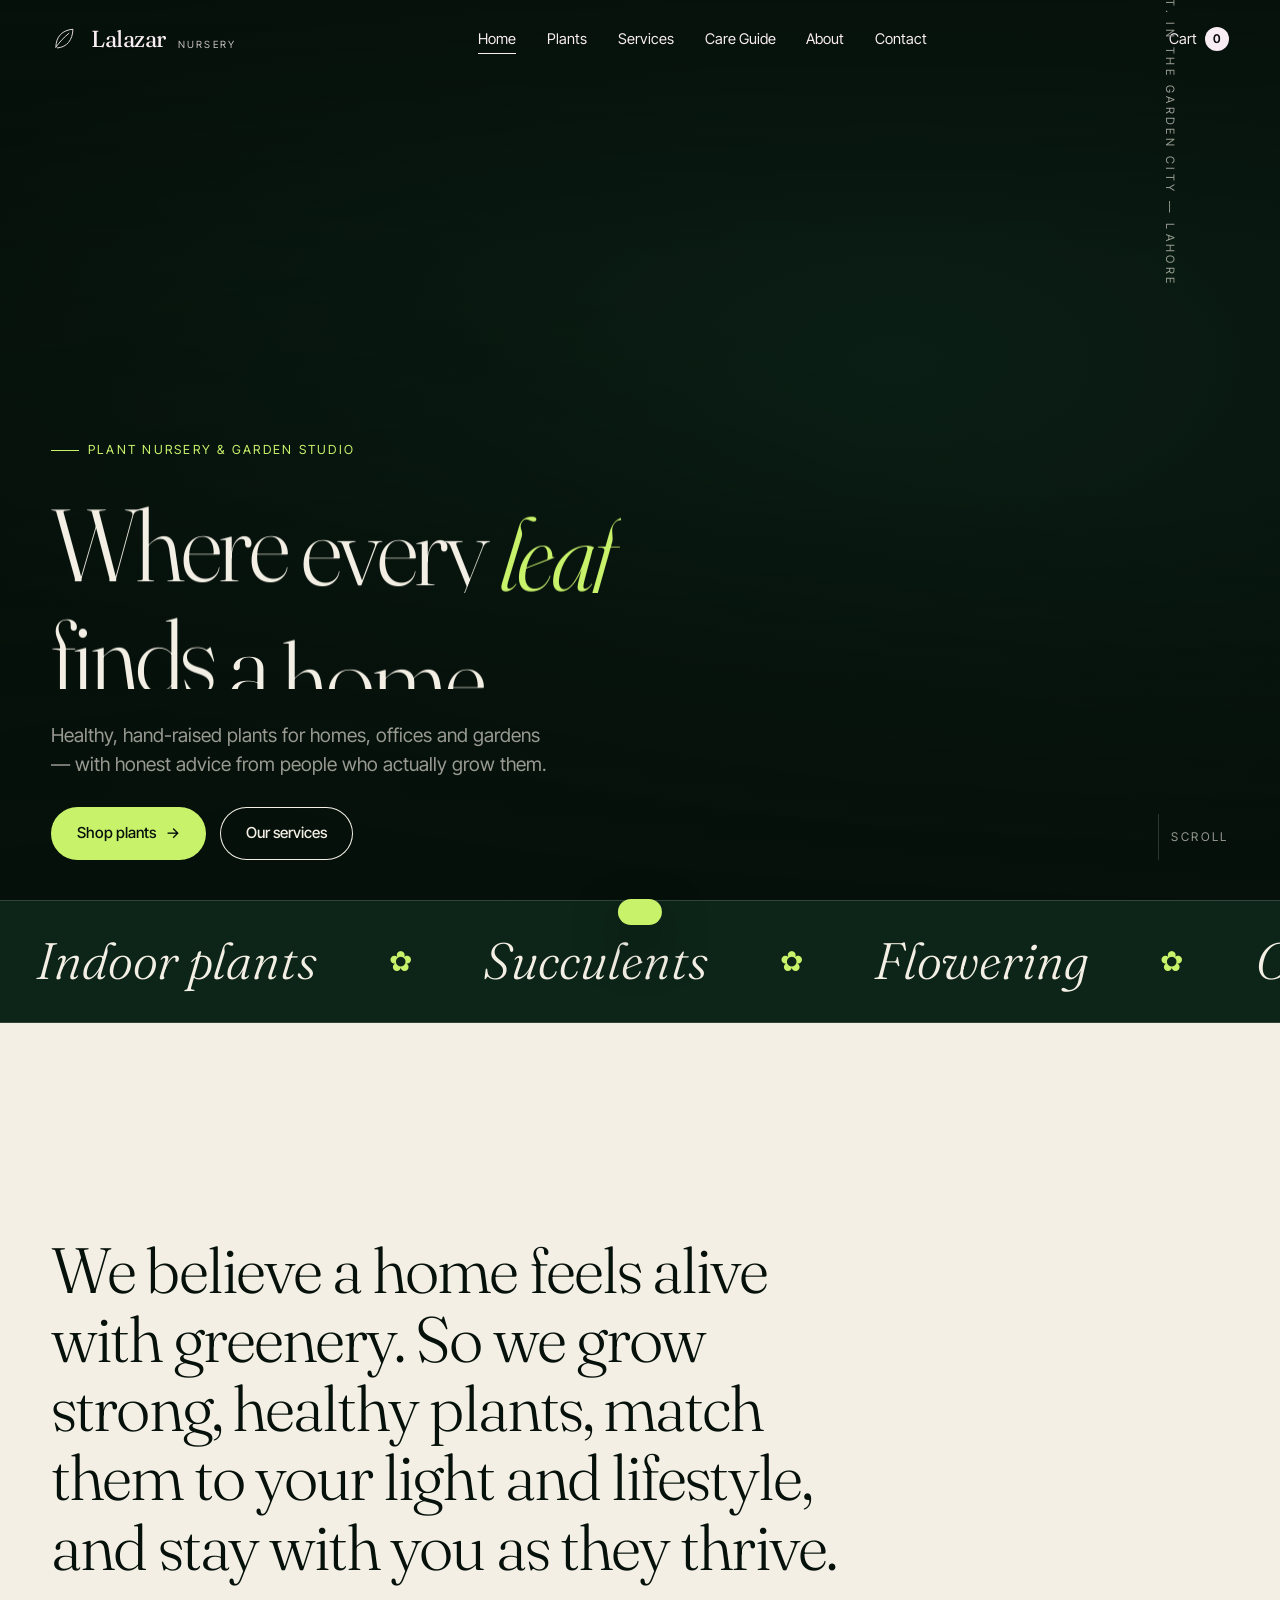
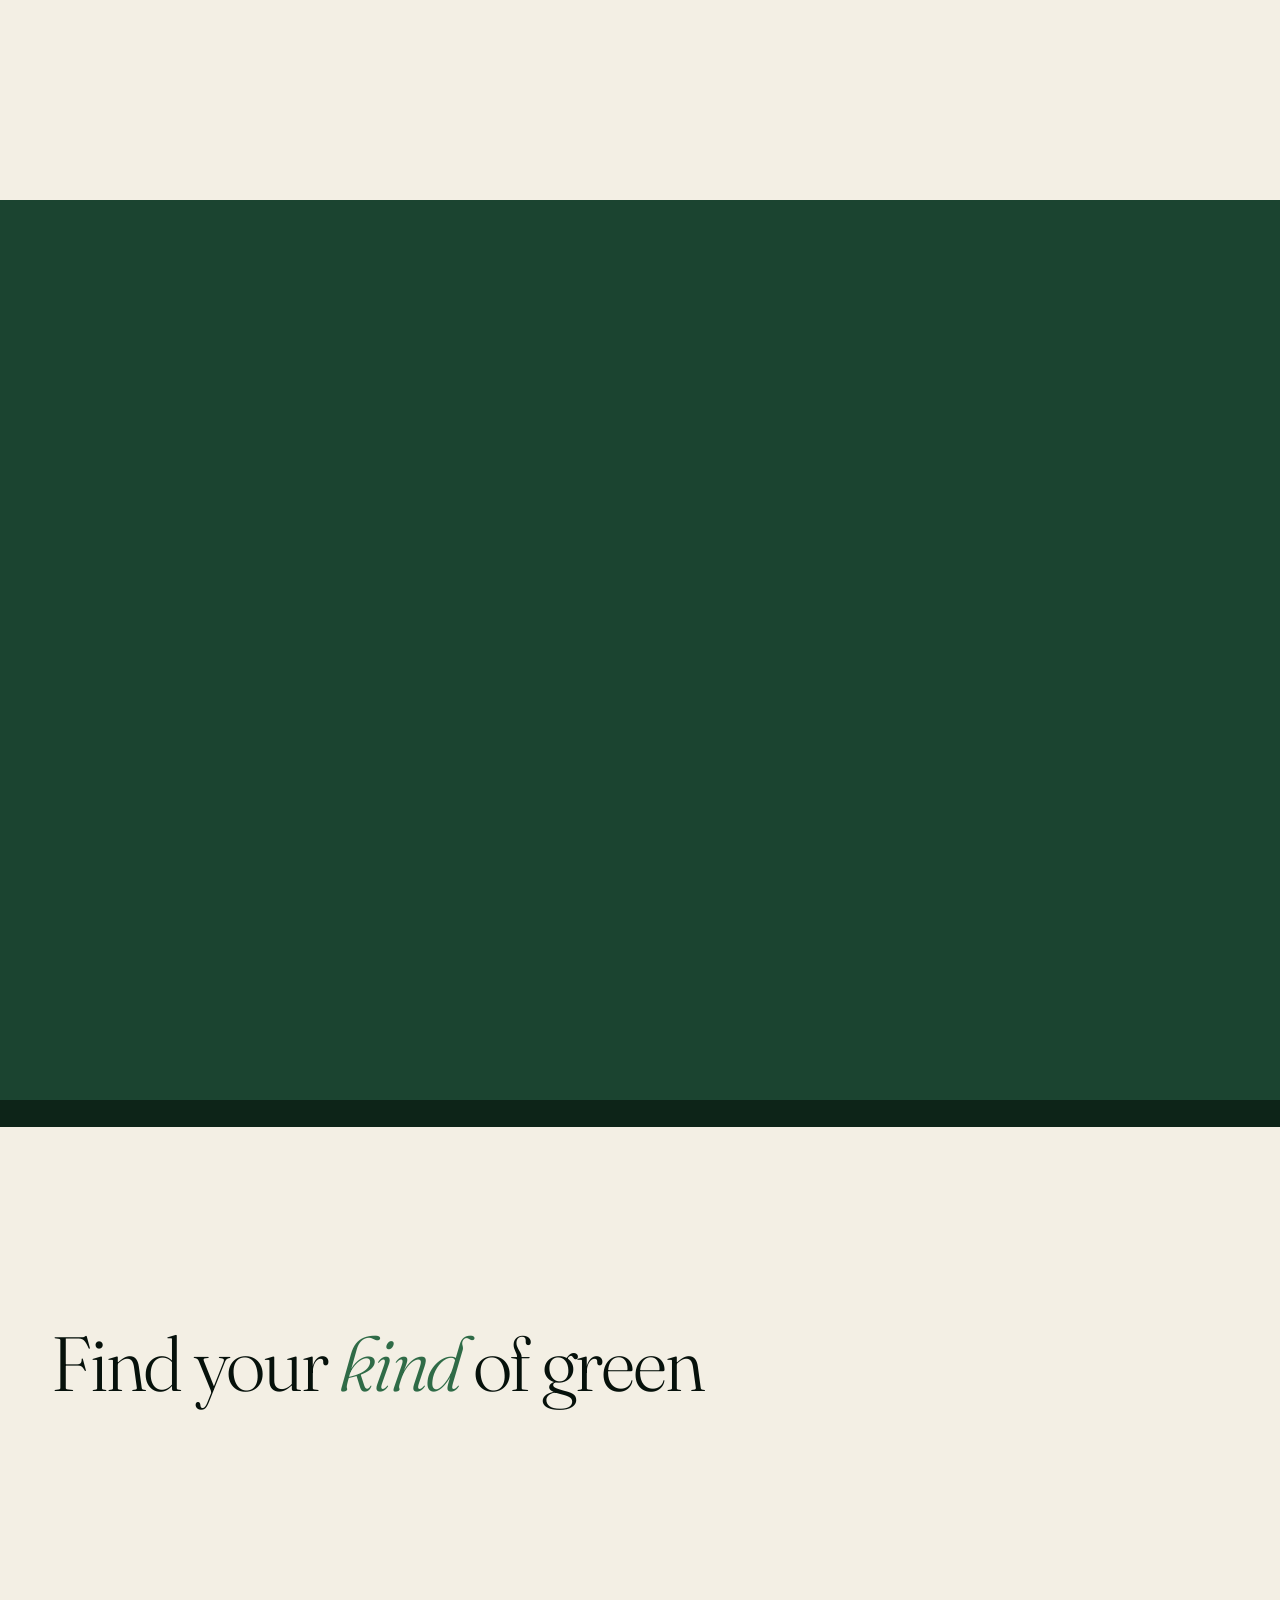
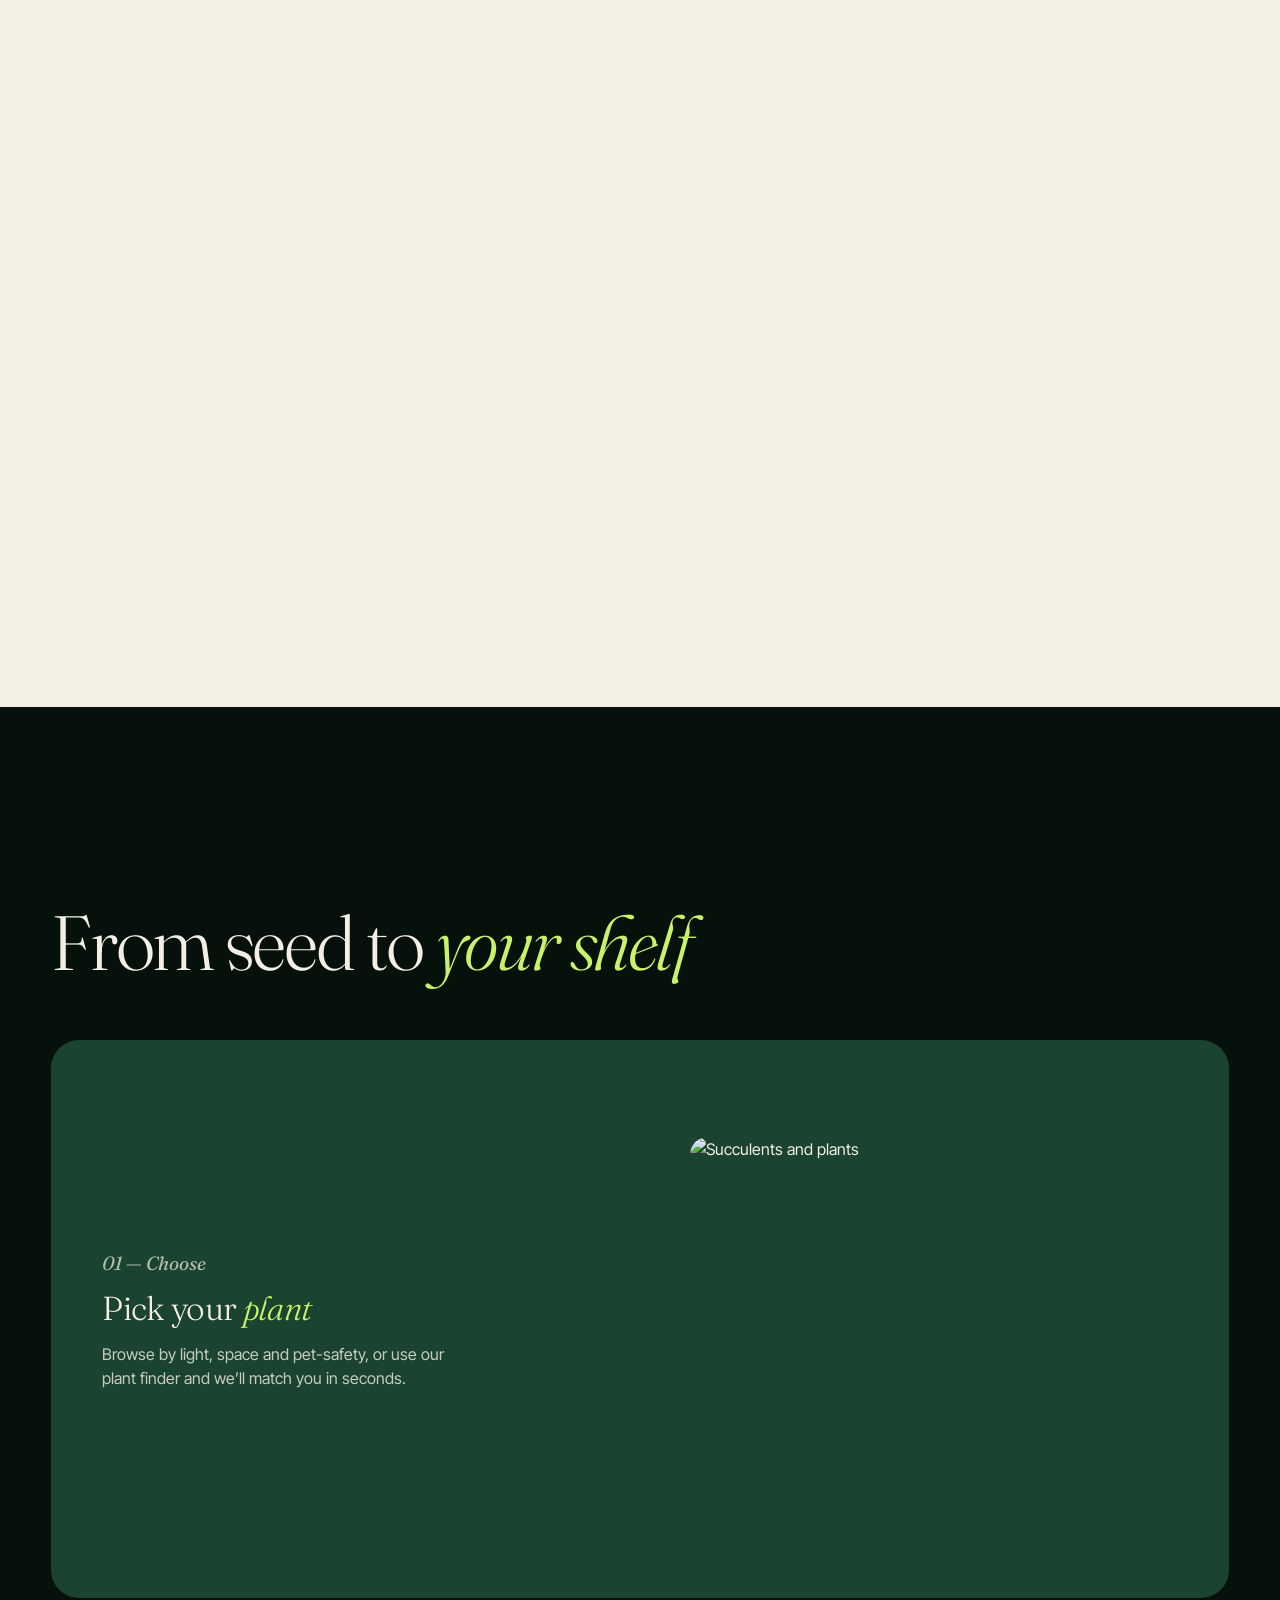
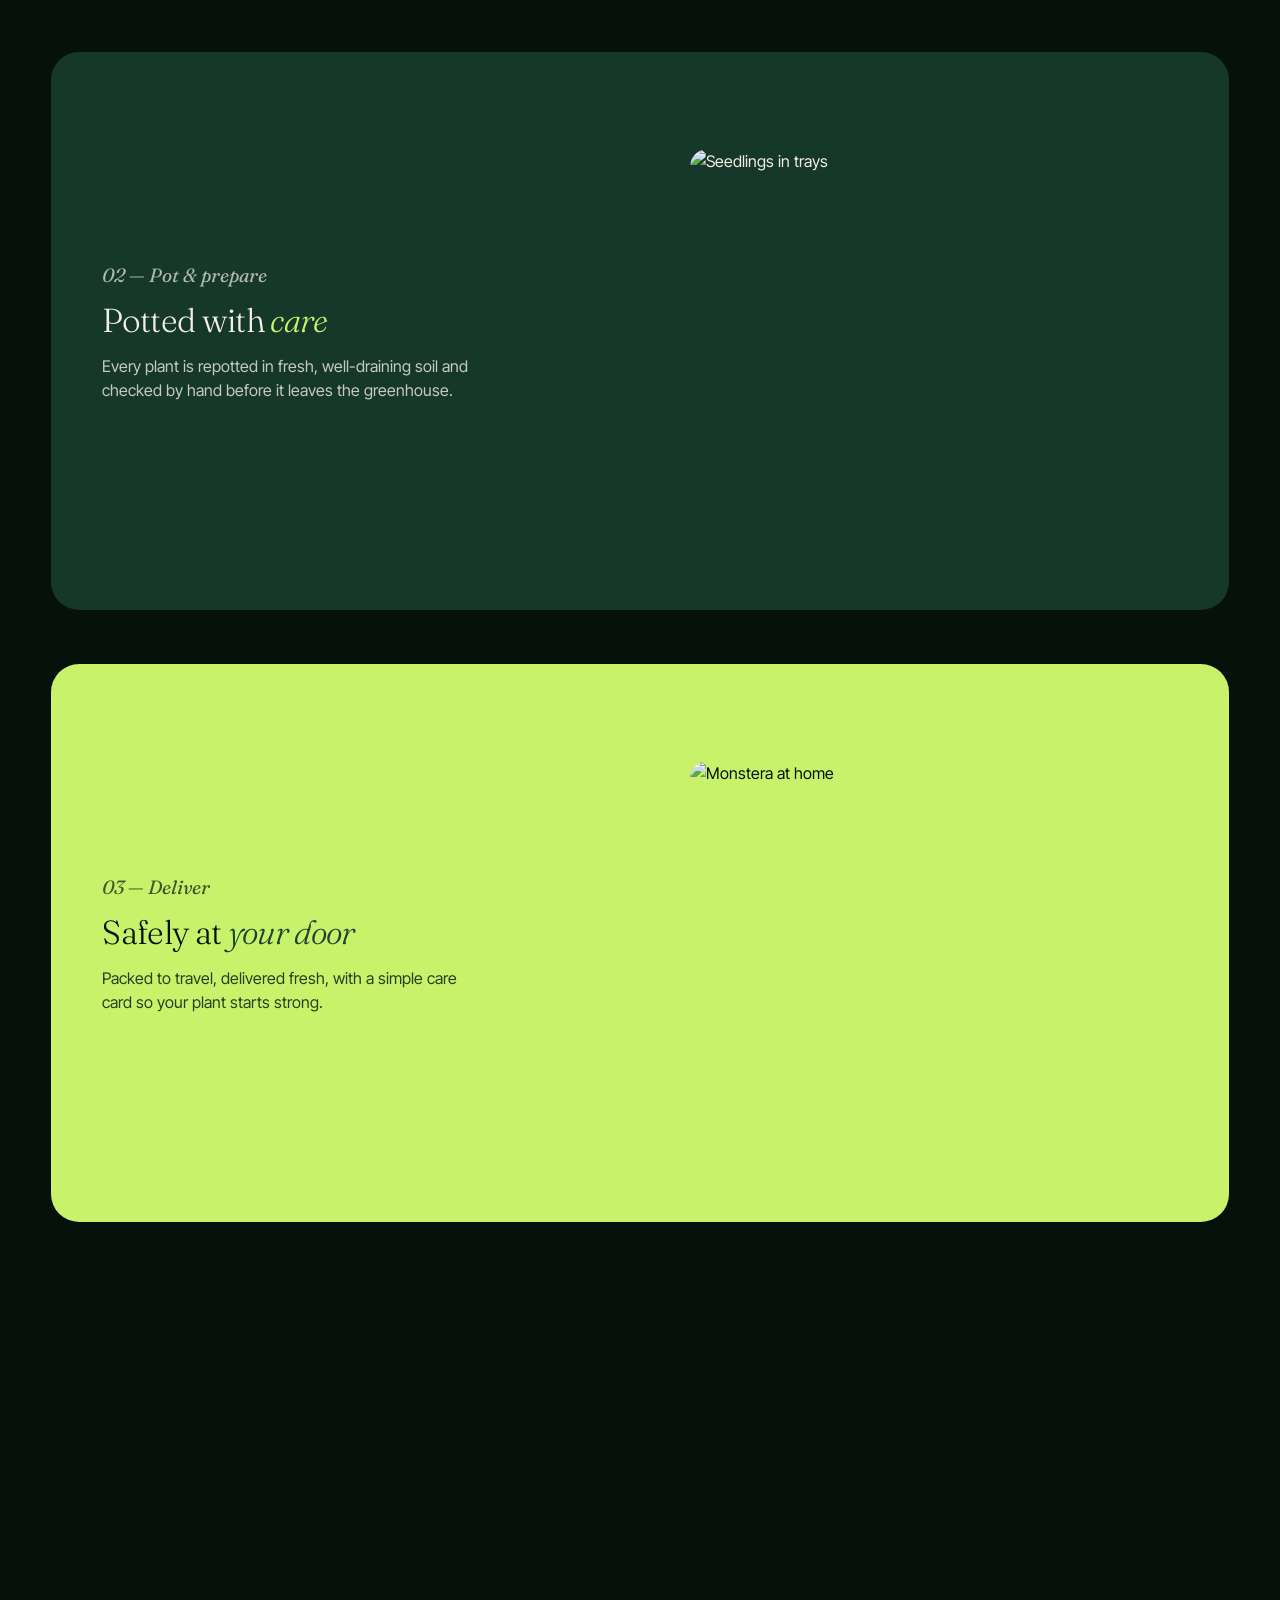
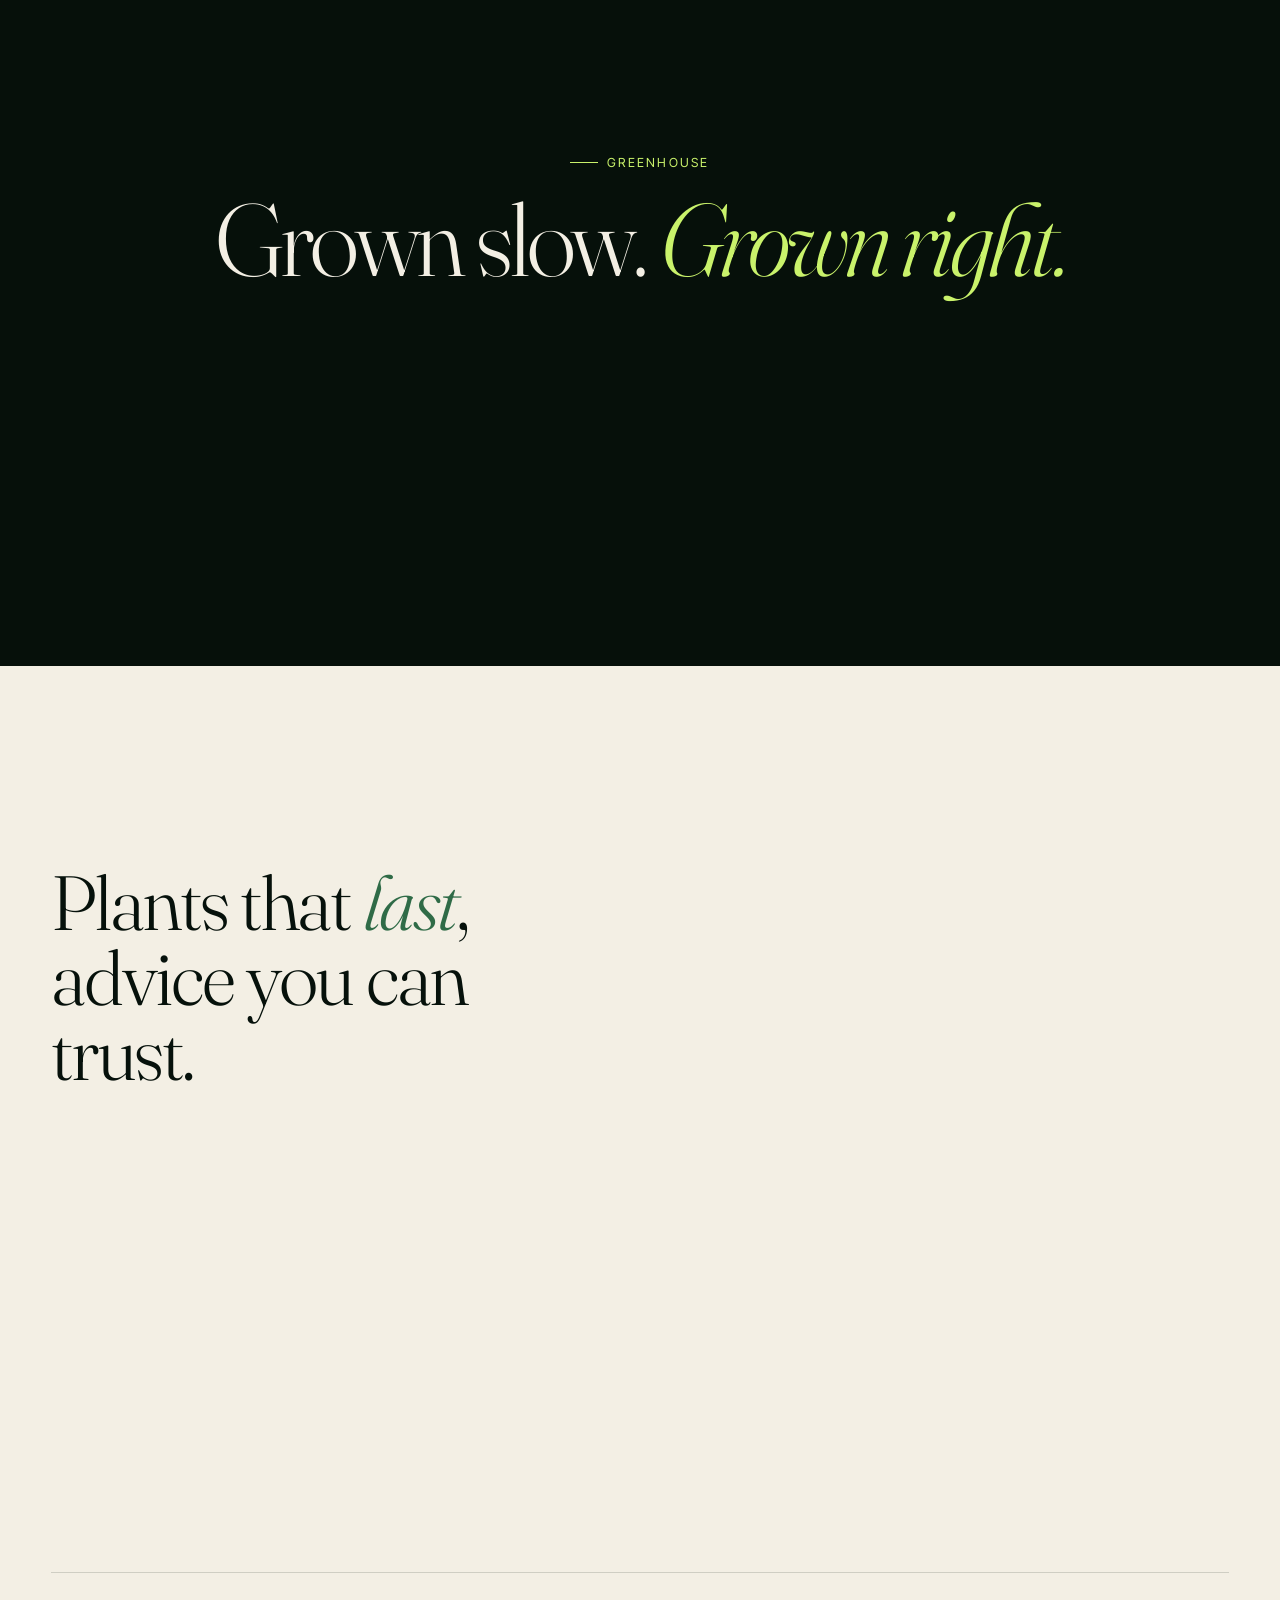
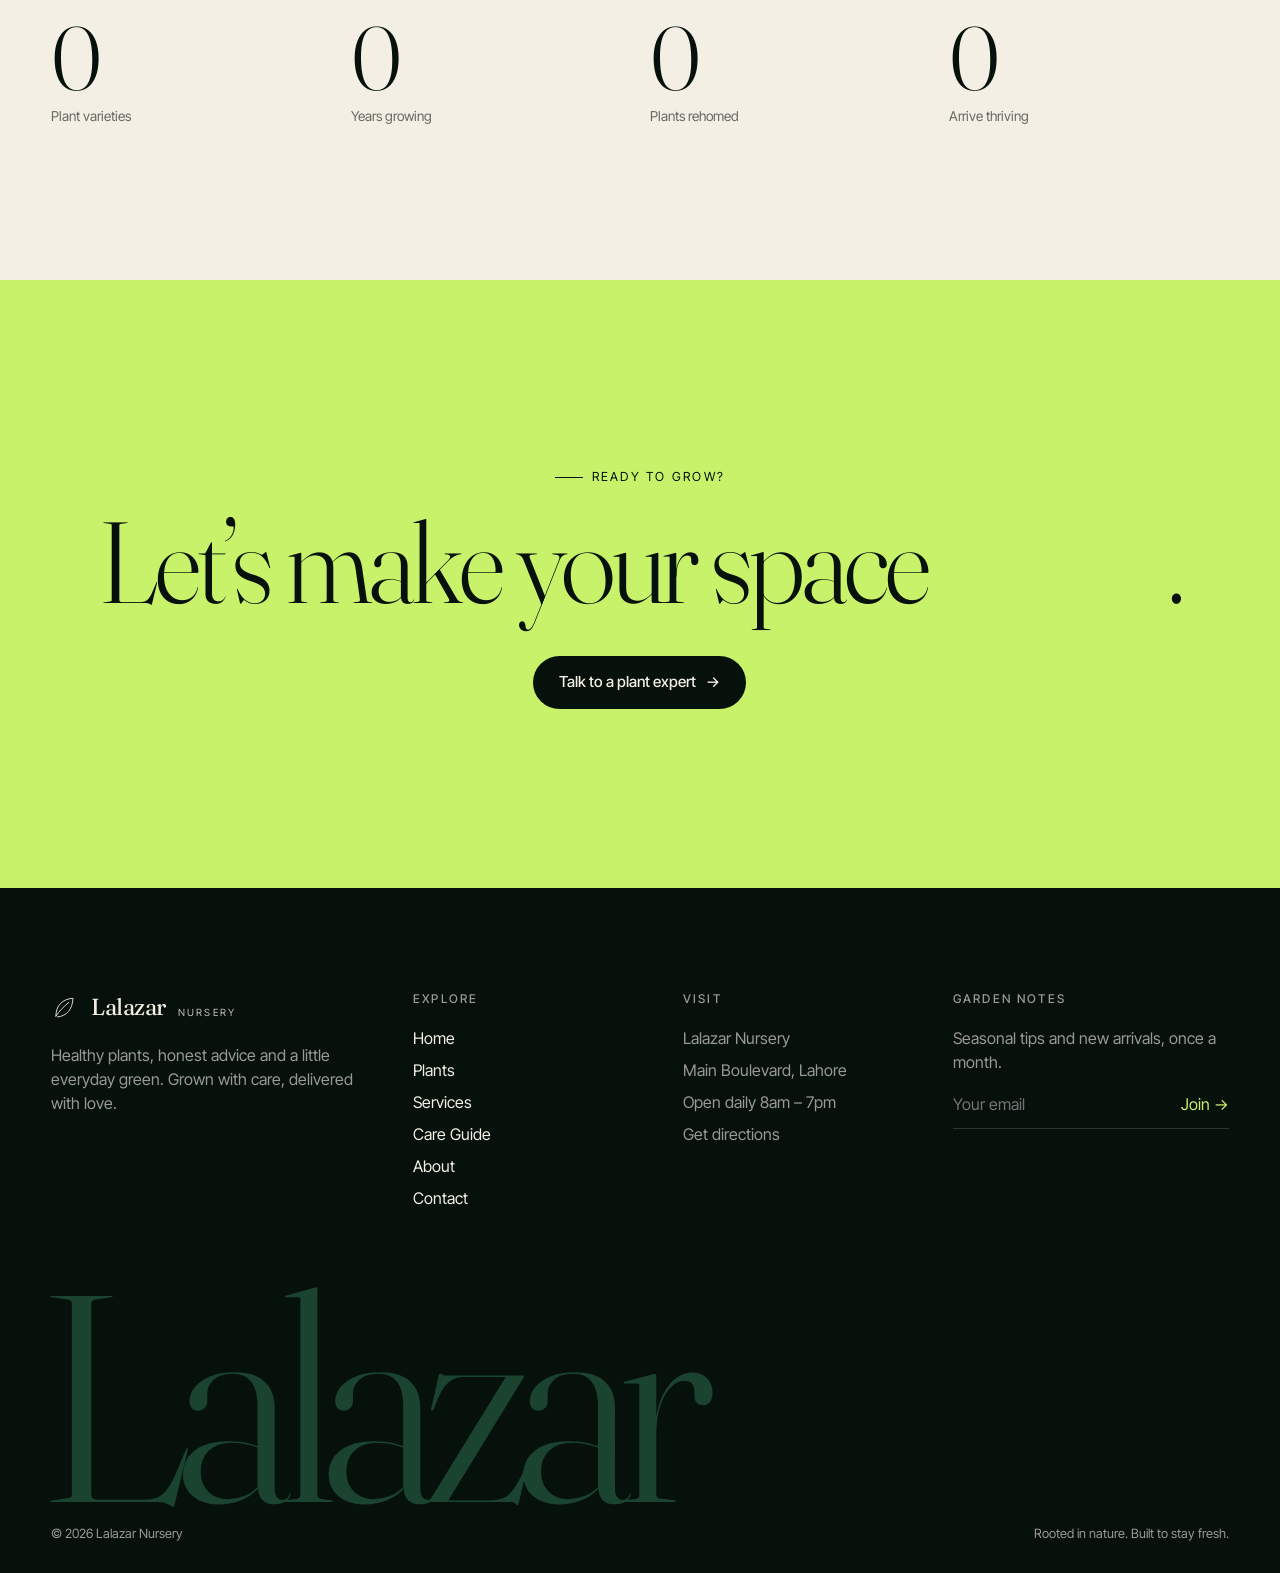
==== index.html @ 15ce7860 "Fix cart drawer, mobile overflow, touch animations and add pinned mobile collection - Cart drawer ne" ====
<!doctype html>
<html lang="en">
<head>
<meta charset="utf-8">
<meta name="viewport" content="width=device-width,initial-scale=1">
<title>Lalazar Nursery — Where every leaf finds a home</title>
<meta name="description" content="Lalazar Nursery: indoor plants, succulents, outdoor greenery and garden supplies, grown with care and delivered to your door.">
<meta name="theme-color" content="#06110b">
<link rel="icon" href="data:image/svg+xml,%3Csvg xmlns='http://www.w3.org/2000/svg' viewBox='0 0 64 64'%3E%3Crect width='64' height='64' rx='14' fill='%2306110b'/%3E%3Cpath d='M14 50C14 27 28 13 52 11c-1 23-12 39-34 41M14 50c9-12 18-22 28-31' fill='none' stroke='%23c9f26b' stroke-width='3.5' stroke-linecap='round'/%3E%3C/svg%3E">
<link rel="preconnect" href="https://fonts.googleapis.com"><link rel="preconnect" href="https://fonts.gstatic.com" crossorigin>
<link rel="preconnect" href="https://images.unsplash.com" crossorigin>
<link href="https://fonts.googleapis.com/css2?family=Fraunces:ital,opsz,wght@0,9..144,300;0,9..144,400;1,9..144,300&family=Inter+Tight:wght@300;400;500;600&display=swap" rel="stylesheet">
<link rel="stylesheet" href="css/style.css?v=10">
</head>
<body>

<main>
  <!-- HERO -->
  <section class="hero" id="top">
    <div class="hero-bg" aria-hidden="true">
      <img data-img="jungle" data-w="2000" data-eager="1" data-sizes="(max-width:800px) 65vw, 100vw" alt="">
      <img data-img="leaf" data-w="2000" data-sizes="(max-width:800px) 65vw, 100vw" alt="">
      <img data-img="calathea" data-w="2000" data-sizes="(max-width:800px) 65vw, 100vw" alt="">
    </div>
    <div class="hero-shade" aria-hidden="true"></div>
    <span class="hero-tag hero-in">Est. in the garden city &mdash; Lahore</span>
    <p class="eyebrow hero-in" style="color:var(--lime);margin-bottom:26px">Plant nursery &amp; garden studio</p>
    <h1 class="display" data-split data-hero>Where every <em>leaf</em> finds a home.</h1>
    <div class="hero-foot">
      <div>
        <p class="lead hero-in">Healthy, hand-raised plants for homes, offices and gardens &mdash; with honest advice from people who actually grow them.</p>
        <div class="hero-cta hero-in" style="margin-top:28px">
          <a class="btn magnetic" href="plants.html">Shop plants <span class="arr">&rarr;</span></a>
          <a class="btn ghost magnetic" href="services.html">Our services</a>
        </div>
      </div>
      <div class="scroll-cue hero-in"><i></i>Scroll</div>
    </div>
  </section>

  <!-- MARQUEE -->
  <div class="marq" aria-hidden="true"><div class="marq-t">
    <span>Indoor plants</span><span>Succulents</span><span>Flowering</span><span>Outdoor &amp; bonsai</span><span>Garden supplies</span><span>Landscaping</span>
    <span>Indoor plants</span><span>Succulents</span><span>Flowering</span><span>Outdoor &amp; bonsai</span><span>Garden supplies</span><span>Landscaping</span>
  </div></div>

  <!-- STATEMENT -->
  <section class="light sec">
    <div class="wrap statement-wrap">
      <span class="eyebrow" data-reveal>Our philosophy</span>
      <p class="statement" data-scrub>We believe a home feels alive with greenery. So we grow strong, healthy plants, match them to your light and lifestyle, and stay with you as they thrive.</p>
      <div data-reveal><a class="btn dark magnetic" href="about.html">Our story <span class="arr">&rarr;</span></a></div>
    </div>
  </section>

  <!-- FEATURED (horizontal scroll) -->
  <section class="hs">
    <div class="hs-head">
      <div><span class="eyebrow" style="color:var(--lime)" data-reveal>Featured collection</span>
        <h2 class="h2" style="margin-top:18px" data-split>Fresh from the <em>greenhouse</em></h2></div>
      <a class="btn ghost magnetic" href="plants.html">View all plants <span class="arr">&rarr;</span></a>
    </div>
    <div class="hs-scroll"><div class="hs-track" id="feat-track"></div></div>
  </section>

  <!-- CATEGORIES -->
  <section class="sec light" style="padding-inline:0">
    <div class="wrap" style="margin-bottom:50px"><span class="eyebrow" data-reveal>Shop by type</span>
      <h2 class="h2" style="margin-top:18px" data-split>Find your <em>kind</em> of green</h2></div>
    <div class="cats" data-reveal>
      <a class="cat" href="plants.html?cat=Indoor" data-cursor="Explore"><img data-img="shelf2" data-w="900" data-sizes="(max-width:800px) 100vw, 40vw" alt="Indoor plants on a shelf"><span class="num">01</span><div><h3>Indoor</h3><p>Easy, leafy & low-light friendly</p></div></a>
      <a class="cat" href="plants.html?cat=Succulents" data-cursor="Explore"><img data-img="echeveria" data-w="900" data-sizes="(max-width:800px) 100vw, 40vw" alt="Succulent rosettes"><span class="num">02</span><div><h3>Succulents</h3><p>Sun-lovers that thrive on neglect</p></div></a>
      <a class="cat" href="plants.html?cat=Flowering" data-cursor="Explore"><img data-img="sunflower" data-w="900" data-sizes="(max-width:800px) 100vw, 40vw" alt="Sunflowers"><span class="num">03</span><div><h3>Flowering</h3><p>Blooms for every season</p></div></a>
      <a class="cat" href="plants.html?cat=Outdoor" data-cursor="Explore"><img data-img="garden" data-w="900" data-sizes="(max-width:800px) 100vw, 40vw" alt="Garden path"><span class="num">04</span><div><h3>Outdoor</h3><p>Bonsai, topiary & garden stars</p></div></a>
    </div>
  </section>

  <!-- PROCESS (sticky stack) -->
  <section class="sec" style="padding-bottom:10vh">
    <div class="wrap" style="margin-bottom:60px"><span class="eyebrow" style="color:var(--lime)" data-reveal>How it works</span>
      <h2 class="h2" style="margin-top:18px" data-split>From seed to <em>your shelf</em></h2></div>
    <div class="steps">
      <article class="step" style="--i:0"><div><span class="n">01 &mdash; Choose</span><h3 class="h3">Pick your <em>plant</em></h3><p>Browse by light, space and pet-safety, or use our plant finder and we&rsquo;ll match you in seconds.</p></div><img data-img="shelf" data-w="900" data-sizes="(max-width:800px) 90vw, 45vw" alt="Succulents and plants"></article>
      <article class="step" style="--i:1"><div><span class="n">02 &mdash; Pot &amp; prepare</span><h3 class="h3">Potted with <em>care</em></h3><p>Every plant is repotted in fresh, well-draining soil and checked by hand before it leaves the greenhouse.</p></div><img data-img="seedlings" data-w="900" data-sizes="(max-width:800px) 90vw, 45vw" alt="Seedlings in trays"></article>
      <article class="step" style="--i:2"><div><span class="n">03 &mdash; Deliver</span><h3 class="h3">Safely at <em style="color:var(--moss)">your door</em></h3><p>Packed to travel, delivered fresh, with a simple care card so your plant starts strong.</p></div><img data-img="monstera" data-w="900" data-sizes="(max-width:800px) 90vw, 45vw" alt="Monstera at home"></article>
    </div>
  </section>

  <!-- PARALLAX BAND -->
  <section class="band">
    <img data-img="jungle" data-w="1600" data-parallax="8" alt="Lush tropical foliage">
    <div><span class="eyebrow" style="color:var(--lime)">Greenhouse</span>
      <h2 class="display" style="margin-top:20px;font-size:clamp(2.6rem,8vw,8rem)" data-split>Grown slow. <em>Grown right.</em></h2></div>
  </section>

  <!-- WHY + STATS -->
  <section class="light sec">
    <div class="wrap">
      <div class="split" style="margin-bottom:clamp(60px,9vw,120px)">
        <div><span class="eyebrow" data-reveal>Why Lalazar</span><h2 class="h2" style="margin-top:18px" data-split>Plants that <em>last</em>, advice you can trust.</h2></div>
        <p class="lead" data-reveal>We grow, we guide, and we guarantee. If something isn&rsquo;t thriving, we&rsquo;ll help you work out why &mdash; that&rsquo;s the Lalazar promise.</p>
      </div>
      <div class="feats" style="margin-bottom:clamp(60px,9vw,120px)">
        <div class="feat" data-reveal><i>01</i><h3>Hand-raised</h3><p>Acclimatised in our own greenhouse so they adapt to real homes.</p></div>
        <div class="feat" data-reveal data-delay=".1"><i>02</i><h3>Expert care</h3><p>Free care guidance and a plant finder tuned to your space.</p></div>
        <div class="feat" data-reveal data-delay=".2"><i>03</i><h3>Delivered safe</h3><p>Secure packaging so leaves arrive as perfect as they left.</p></div>
      </div>
      <!-- placeholder figures: replace with your real numbers -->
      <div class="stats">
        <div class="stat"><b data-count="500" data-suffix="+">0</b><span>Plant varieties</span></div>
        <div class="stat"><b data-count="12" data-suffix="+">0</b><span>Years growing</span></div>
        <div class="stat"><b data-count="10000" data-suffix="+">0</b><span>Plants rehomed</span></div>
        <div class="stat"><b data-count="98" data-suffix="%">0</b><span>Arrive thriving</span></div>
      </div>
    </div>
  </section>

  <!-- CTA -->
  <section class="cta">
    <span class="eyebrow">Ready to grow?</span>
    <h2 class="display" style="margin-top:22px;font-size:clamp(2.6rem,9vw,9rem)" data-split>Let&rsquo;s make your space <em>bloom</em>.</h2>
    <a class="btn magnetic" href="contact.html">Talk to a plant expert <span class="arr">&rarr;</span></a>
  </section>
</main>

<script src="https://cdnjs.cloudflare.com/ajax/libs/gsap/3.12.5/gsap.min.js"></script>
<script src="https://cdnjs.cloudflare.com/ajax/libs/gsap/3.12.5/ScrollTrigger.min.js"></script>
<script src="https://cdn.jsdelivr.net/npm/lenis@1.1.13/dist/lenis.min.js"></script>
<script src="js/data.js?v=10"></script>
<script src="js/main.js?v=10"></script>
<script src="js/home.js?v=10"></script>
</body>
</html>
---- css/style.css ----
/* ============ Lalazar Nursery ============ */
:root{
  --ink:#06110b; --forest:#0d2418; --moss:#1b4430; --leaf:#2f6b47; --lime:#c9f26b; --cream:#f3efe4; --sand:#e6dfcd; --clay:#e07a4f;
  --muted:rgba(243,239,228,.62); --line:rgba(243,239,228,.16);
  --serif:'Fraunces',Georgia,serif; --sans:'Inter Tight',system-ui,sans-serif;
  --ease:cubic-bezier(.22,1,.36,1); --pad:clamp(20px,4vw,64px);
}
*{box-sizing:border-box;margin:0;padding:0}
html{-webkit-text-size-adjust:100%}
html.lenis,html.lenis body{height:auto}
.lenis.lenis-smooth{scroll-behavior:auto!important}
.lenis.lenis-stopped{overflow:hidden}
body{font-family:var(--sans);background:var(--ink);color:var(--cream);line-height:1.5;overflow-x:hidden;-webkit-font-smoothing:antialiased}
img{display:block;max-width:100%;height:auto}
a{color:inherit;text-decoration:none}
button{font:inherit;color:inherit;background:none;border:0;cursor:pointer}
ul{list-style:none}
::selection{background:var(--lime);color:var(--ink)}
.wrap{padding-inline:var(--pad)}
.light{background:var(--cream);color:var(--ink)}
.light .muted{color:rgba(6,17,11,.6)}
.muted{color:var(--muted)}
.eyebrow{font-size:.78rem;letter-spacing:.18em;text-transform:uppercase;display:inline-flex;gap:.7em;align-items:center}
.eyebrow::before{content:"";width:28px;height:1px;background:currentColor}
.display{font-family:var(--serif);font-weight:300;letter-spacing:-.035em;line-height:.93;font-size:clamp(2.8rem,9vw,9.5rem)}
.h2{font-family:var(--serif);font-weight:300;letter-spacing:-.03em;line-height:.98;font-size:clamp(2.2rem,6vw,5.5rem)}
.display em,.h2 em,.h3 em{font-style:italic;font-weight:300;color:var(--lime)}
.light .h2 em,.light .display em{color:var(--leaf)}
.h3{font-family:var(--serif);font-weight:300;font-size:clamp(1.5rem,2.6vw,2.4rem);letter-spacing:-.02em;line-height:1.05}
.lead{font-size:clamp(1.05rem,1.5vw,1.3rem);max-width:46ch;color:var(--muted)}
.light .lead{color:rgba(6,17,11,.65)}
section{position:relative}
.sec{padding-block:clamp(80px,12vw,180px)}

/* word split */
.w{display:inline-block;overflow:hidden;vertical-align:top;padding:0 .1em .12em 0;margin:0 -.1em -.12em 0}
.wi{display:inline-block;will-change:transform}
.pw{display:inline-block}

/* buttons */
.btn{display:inline-flex;align-items:center;gap:.7em;padding:1em 1.7em;border-radius:99px;font-weight:500;font-size:.95rem;background:var(--lime);color:var(--ink);transition:transform .5s var(--ease),background .3s,color .3s;position:relative;overflow:hidden;will-change:transform}
.btn span.arr{display:inline-block;transition:transform .5s var(--ease)}
.btn:hover span.arr{transform:translateX(5px)}
.btn.ghost{background:transparent;color:inherit;box-shadow:inset 0 0 0 1px currentColor}
.btn.ghost:hover{background:var(--cream);color:var(--ink)}
.light .btn.ghost:hover{background:var(--ink);color:var(--cream)}
.btn.dark{background:var(--ink);color:var(--cream)}
.btn:disabled{opacity:.5;cursor:not-allowed}

/* header */
.hdr{position:fixed;inset:0 0 auto 0;z-index:90;display:flex;align-items:center;justify-content:space-between;padding:22px var(--pad);color:#fff;mix-blend-mode:difference;transition:transform .6s var(--ease)}
.hdr.hide{transform:translateY(-100%)}
.logo{display:flex;align-items:center;gap:.6em;font-family:var(--serif);font-size:1.45rem;letter-spacing:-.02em;font-weight:400}
.logo svg{width:26px;height:26px}
.logo small{font-family:var(--sans);font-size:.62rem;letter-spacing:.22em;text-transform:uppercase;opacity:.8;margin-left:-.2em;align-self:flex-end;padding-bottom:5px}
.nav{display:flex;gap:clamp(18px,2.4vw,40px);font-size:.92rem}
.nav a{position:relative;padding:4px 0}
.nav a::after{content:"";position:absolute;left:0;bottom:0;height:1px;width:100%;background:currentColor;transform:scaleX(0);transform-origin:right;transition:transform .5s var(--ease)}
.nav a:hover::after,.nav a.on::after{transform:scaleX(1);transform-origin:left}
.hdr-r{display:flex;align-items:center;gap:18px;font-size:.92rem}
.cart-btn{display:flex;gap:.5em;align-items:center}
.cart-btn b{display:inline-grid;place-items:center;min-width:24px;height:24px;border-radius:99px;background:#fff;color:#000;font-size:.75rem;font-weight:600;padding:0 6px}
.burger{display:none}
.mnav{position:fixed;inset:0;z-index:85;background:var(--forest);padding:110px var(--pad) 40px;display:flex;flex-direction:column;justify-content:space-between;clip-path:inset(0 0 100% 0);visibility:hidden}
.mnav a{display:block;font-family:var(--serif);font-size:clamp(2.4rem,11vw,4.5rem);font-weight:300;line-height:1.15;letter-spacing:-.03em}
.mnav a em{color:var(--lime)}
@media(max-width:900px){.nav{display:none}.burger{display:block}}

/* preloader + transition */
.pre{position:fixed;inset:0;z-index:200;background:var(--ink);display:grid;place-items:center;color:var(--cream)}
.pre-in{text-align:center;width:min(380px,80vw)}
.pre svg{width:84px;height:84px;margin:0 auto 26px;overflow:visible}
.pre svg path{fill:none;stroke:var(--lime);stroke-width:1.5;stroke-linecap:round;stroke-linejoin:round}
.pre-name{font-family:var(--serif);font-weight:300;font-size:clamp(2rem,6vw,3.2rem);letter-spacing:-.03em;overflow:hidden}
.pre-name span{display:inline-block}
.pre-bar{height:1px;background:var(--line);margin:22px 0 12px;overflow:hidden}
.pre-bar i{display:block;height:100%;background:var(--lime);transform:scaleX(0);transform-origin:left}
.pre-n{font-size:.78rem;letter-spacing:.2em;display:flex;justify-content:space-between;color:var(--muted)}
.wipe{position:fixed;inset:0;z-index:150;background:var(--moss);transform:translateY(100%);pointer-events:none;display:grid;place-items:center}
.wipe span{font-family:var(--serif);font-size:clamp(2rem,6vw,4rem);font-weight:300;font-style:italic;color:var(--lime);opacity:0}

/* cursor */
.cur,.cur-r{position:fixed;left:0;top:0;pointer-events:none;z-index:300;border-radius:50%;mix-blend-mode:normal}
.cur{width:7px;height:7px;background:var(--lime);margin:-3.5px 0 0 -3.5px}
.cur-r{width:46px;height:46px;margin:-23px 0 0 -23px;border:1px solid rgba(201,242,107,.7);display:grid;place-items:center;font-size:.7rem;font-weight:600;letter-spacing:.08em;text-transform:uppercase;color:var(--ink);transition:width .4s var(--ease),height .4s var(--ease),margin .4s var(--ease),background .3s}
.cur-r.big{width:88px;height:88px;margin:-44px 0 0 -44px;background:var(--lime)}
.cur-r.link{width:70px;height:70px;margin:-35px 0 0 -35px;background:rgba(201,242,107,.15)}
@media(hover:none),(pointer:coarse){.cur,.cur-r{display:none}}

/* hero */
.hero{min-height:100svh;display:flex;flex-direction:column;justify-content:flex-end;padding:120px var(--pad) 40px;overflow:hidden;background:radial-gradient(120% 90% at 70% 40%,#123324 0%,var(--ink) 65%)}
.hero-bg{position:absolute;inset:-6% 0;z-index:0;will-change:transform}
.hero-bg img{position:absolute;inset:0;width:100%;height:100%;object-fit:cover;opacity:0;animation:hbg 21s infinite;will-change:transform,opacity}
.hero-bg img:nth-child(1){animation-delay:-2s}
.hero-bg img:nth-child(2){animation-delay:5s}
.hero-bg img:nth-child(3){animation-delay:12s}
@keyframes hbg{0%{opacity:0;transform:scale(1.14)}8%{opacity:1}33%{opacity:1}42%{opacity:0}100%{opacity:0;transform:scale(1)}}
.hero-shade{position:absolute;inset:0;z-index:0;background:linear-gradient(to bottom,rgba(6,17,11,.75),transparent 28%),linear-gradient(to top,rgba(6,17,11,.94) 0%,rgba(6,17,11,.6) 45%,rgba(6,17,11,.6) 100%),radial-gradient(80% 60% at 20% 90%,rgba(6,17,11,.6),transparent)}
.hero>*:not(.hero-bg):not(.hero-shade){position:relative;z-index:1}
.hero>.hero-tag{position:absolute}
@media(prefers-reduced-motion:reduce){.hero-bg img{animation:none}.hero-bg img:first-child{opacity:1}}
.hero .display{max-width:11ch;font-size:clamp(2.8rem,8vw,8.5rem)}
.hero-foot{display:flex;justify-content:space-between;align-items:flex-end;gap:30px;margin-top:clamp(28px,5vh,60px);flex-wrap:wrap}
.hero-cta{display:flex;gap:14px;flex-wrap:wrap}
.scroll-cue{display:flex;gap:12px;align-items:center;font-size:.75rem;letter-spacing:.2em;text-transform:uppercase;color:var(--muted)}
.scroll-cue i{width:1px;height:46px;background:var(--line);position:relative;overflow:hidden}
.scroll-cue i::after{content:"";position:absolute;left:0;top:-100%;width:100%;height:100%;background:var(--lime);animation:cue 2s var(--ease) infinite}
@keyframes cue{to{top:100%}}
.hero-tag{position:absolute;top:50%;right:var(--pad);z-index:1;writing-mode:vertical-rl;font-size:.72rem;letter-spacing:.3em;text-transform:uppercase;color:var(--muted);transform:translateY(-50%)}
@media(max-width:700px){.hero-tag{display:none}}

/* marquee */
.marq{overflow:hidden;border-block:1px solid var(--line);padding:22px 0;background:var(--forest)}
.marq-t{display:flex;width:max-content;animation:marq 38s linear infinite}
.marq:hover .marq-t{animation-play-state:paused}
.marq-t span{font-family:var(--serif);font-size:clamp(1.6rem,4vw,3.4rem);font-weight:300;font-style:italic;padding-inline:.7em;white-space:nowrap;display:flex;align-items:center;gap:1.4em}
.marq-t span::after{content:"\273F";color:var(--lime);font-style:normal;font-size:.55em}
@keyframes marq{to{transform:translateX(-50%)}}

/* statement */
.statement{font-family:var(--serif);font-weight:300;font-size:clamp(1.9rem,5vw,4.6rem);line-height:1.08;letter-spacing:-.03em;max-width:21ch}
.statement-wrap{display:grid;grid-template-columns:1fr;gap:40px}
.statement-wrap .eyebrow{color:var(--leaf)}

/* horizontal collection */
.hs{background:var(--forest);overflow:hidden}
.hs-head{display:flex;justify-content:space-between;align-items:flex-end;gap:30px;padding:clamp(70px,9vw,130px) var(--pad) 40px;flex-wrap:wrap}
.hs-track{display:flex;gap:clamp(16px,2vw,32px);padding:0 var(--pad) clamp(70px,9vw,130px);width:max-content}
.hs-track .card{width:clamp(280px,29vw,460px)}

/* product card */
.card{position:relative;cursor:pointer;transform-style:preserve-3d;will-change:transform}
.card-img{aspect-ratio:4/5;overflow:hidden;border-radius:20px;background:var(--moss);position:relative}
.card-img img{position:absolute;left:0;top:-8%;width:100%;height:116%;object-fit:cover;transition:transform 1.1s var(--ease);will-change:transform}
.card:hover .card-img img{transform:scale(1.07)}
.card-img::after{content:"";position:absolute;inset:0;background:radial-gradient(circle at var(--mx,50%) var(--my,0%),rgba(255,255,255,.22),transparent 55%);opacity:0;transition:opacity .4s;pointer-events:none}
.card:hover .card-img::after{opacity:1}
.badge{position:absolute;top:14px;left:14px;z-index:2;font-size:.7rem;letter-spacing:.1em;text-transform:uppercase;background:rgba(6,17,11,.55);backdrop-filter:blur(8px);padding:.45em .9em;border-radius:99px;color:var(--cream)}
.card-b{display:flex;justify-content:space-between;gap:12px;padding:16px 4px 0;transform:translateZ(30px)}
.card-b h3{font-family:var(--serif);font-weight:400;font-size:1.3rem;letter-spacing:-.02em;line-height:1.1}
.card-b p{font-size:.82rem;opacity:.6;margin-top:4px}
.price{font-weight:500;white-space:nowrap}
.add{position:absolute;right:14px;bottom:calc(100% - 4/5*100% + 0px);}
.card .add{position:absolute;top:14px;right:14px;z-index:3;width:46px;height:46px;border-radius:50%;background:var(--lime);color:var(--ink);font-size:1.4rem;line-height:1;display:grid;place-items:center;transform:scale(.6);opacity:0;transition:transform .5s var(--ease),opacity .3s}
.card:hover .add,.card .add:focus-visible{transform:scale(1);opacity:1}
@media(hover:none){.card .add{opacity:1;transform:scale(1)}}
.light .card-img{background:var(--sand)}

/* categories accordion */
.cats{display:flex;gap:12px;height:min(78vh,720px);padding:0 var(--pad)}
.cat{position:relative;flex:1;border-radius:22px;overflow:hidden;transition:flex .9s var(--ease);display:flex;align-items:flex-end;padding:26px;min-width:0}
.cat:hover{flex:3.2}
.cat img{position:absolute;inset:0;width:100%;height:100%;object-fit:cover;transition:transform 1.4s var(--ease);filter:saturate(.9)}
.cat:hover img{transform:scale(1.06)}
.cat::before{content:"";position:absolute;inset:0;z-index:1;background:linear-gradient(to top,rgba(6,17,11,.85),transparent 60%)}
.cat>div{position:relative;z-index:2;color:var(--cream);white-space:nowrap}
.cat h3{font-family:var(--serif);font-weight:300;font-size:clamp(1.6rem,3vw,2.8rem);letter-spacing:-.03em}
.cat p{font-size:.85rem;opacity:.75;margin-top:6px}
.cat .num{position:absolute;top:22px;left:26px;z-index:2;font-size:.78rem;letter-spacing:.15em;color:#fff}
@media(max-width:800px){.cats{flex-direction:column;height:auto}.cat{flex:none;height:180px}.cat:hover{flex:none;height:180px}}

/* stats */
.stats{display:grid;grid-template-columns:repeat(4,1fr);gap:20px;border-top:1px solid rgba(6,17,11,.15);padding-top:40px}
.stat b{display:block;font-family:var(--serif);font-weight:300;font-size:clamp(2.6rem,7vw,6.5rem);letter-spacing:-.04em;line-height:1}
.stat span{font-size:.85rem;color:rgba(6,17,11,.6)}
@media(max-width:700px){.stats{grid-template-columns:1fr 1fr;row-gap:40px}}

/* sticky steps */
.steps{padding:0 var(--pad)}
.step{position:sticky;top:calc(12vh + var(--i)*26px);border-radius:28px;padding:clamp(26px,4vw,60px);display:grid;grid-template-columns:1.1fr 1fr;gap:clamp(20px,4vw,60px);align-items:center;min-height:62vh;margin-bottom:6vh;overflow:hidden}
.step:nth-child(1){background:var(--moss)}.step:nth-child(2){background:#16382a;}.step:nth-child(3){background:var(--lime);color:var(--ink)}
.step .n{font-family:var(--serif);font-style:italic;font-size:1.2rem;opacity:.7}
.step img{border-radius:18px;aspect-ratio:4/3;width:100%;object-fit:cover}
.step h3{margin:14px 0 16px}
.step p{max-width:42ch;opacity:.8}
@media(max-width:800px){.step{grid-template-columns:1fr;min-height:auto}}

/* parallax band */
.band{height:min(110vh,900px);overflow:hidden;position:relative;display:grid;place-items:center;text-align:center}
.band img{position:absolute;inset:-12% 0;width:100%;height:124%;object-fit:cover;will-change:transform}
.band::before{content:"";position:absolute;inset:0;background:rgba(6,17,11,.5);z-index:1}
.band>div{position:relative;z-index:2;padding:0 var(--pad)}

/* generic grids */
.split{display:grid;grid-template-columns:1fr 1fr;gap:clamp(30px,6vw,100px);align-items:center}
@media(max-width:800px){.split{grid-template-columns:1fr}}
.imgbox{overflow:hidden;border-radius:24px;aspect-ratio:4/5;position:relative}
.imgbox img{position:absolute;inset:-10% 0;width:100%;height:120%;object-fit:cover}
.feats{display:grid;grid-template-columns:repeat(3,1fr);gap:clamp(16px,2vw,28px)}
.feat{border:1px solid rgba(6,17,11,.15);border-radius:22px;padding:30px;transition:background .5s var(--ease),color .5s,transform .6s var(--ease)}
.feat:hover{background:var(--ink);color:var(--cream);transform:translateY(-6px)}
.feat i{font-style:normal;font-family:var(--serif);font-size:2.4rem;color:var(--leaf);display:block;margin-bottom:40px}
.feat:hover i{color:var(--lime)}
.feat h3{font-family:var(--serif);font-weight:400;font-size:1.5rem;margin-bottom:10px;letter-spacing:-.02em}
.feat p{opacity:.7;font-size:.95rem}
@media(max-width:800px){.feats{grid-template-columns:1fr}}

/* CTA */
.cta{background:var(--lime);color:var(--ink);text-align:center;padding:clamp(90px,14vw,200px) var(--pad);overflow:hidden}
.cta .h2 em{color:var(--moss)}
.cta .btn{background:var(--ink);color:var(--cream);margin-top:40px}

/* footer */
.ftr{background:var(--ink);padding:clamp(60px,8vw,110px) var(--pad) 30px;overflow:hidden}
.ftr-grid{display:grid;grid-template-columns:1.4fr 1fr 1fr 1.2fr;gap:40px}
.ftr h4{font-size:.75rem;letter-spacing:.18em;text-transform:uppercase;color:var(--muted);font-weight:500;margin-bottom:18px}
.ftr li{margin-bottom:8px}
.ftr a:hover{color:var(--lime)}
.news{display:flex;border-bottom:1px solid var(--line);margin-top:6px}
.news input{flex:1;background:none;border:0;color:inherit;padding:12px 0;font:inherit;outline:none;min-width:0}
.news button{color:var(--lime)}
.news-msg{font-size:.82rem;color:var(--lime);margin-top:8px;min-height:1.2em}
.mega{font-family:var(--serif);font-weight:300;letter-spacing:-.06em;line-height:.8;font-size:clamp(4rem,23vw,26rem);margin:60px 0 10px -.04em;color:var(--moss);white-space:nowrap;user-select:none}
.ftr-bot{display:flex;justify-content:space-between;font-size:.8rem;color:var(--muted);flex-wrap:wrap;gap:10px}
@media(max-width:800px){.ftr-grid{grid-template-columns:1fr 1fr}.ftr-grid>:first-child,.ftr-grid>:last-child{grid-column:1/-1}}

/* page hero (inner pages) */
.phero{padding:clamp(140px,22vw,260px) var(--pad) clamp(50px,7vw,100px);background:radial-gradient(100% 120% at 85% 0%,#17402c 0%,var(--ink) 60%);overflow:hidden}
.phero .lead{margin-top:30px}

/* shop */
.shop-bar{display:flex;gap:16px;align-items:center;justify-content:space-between;flex-wrap:wrap;padding:24px var(--pad);position:sticky;top:0;z-index:40;background:rgba(243,239,228,.9);backdrop-filter:blur(14px);border-bottom:1px solid rgba(6,17,11,.1)}
.chips{display:flex;gap:8px;flex-wrap:wrap}
.chip{padding:.55em 1.2em;border-radius:99px;box-shadow:inset 0 0 0 1px rgba(6,17,11,.25);font-size:.88rem;transition:background .3s,color .3s}
.chip:hover{background:rgba(6,17,11,.08)}
.chip.on{background:var(--ink);color:var(--cream);box-shadow:none}
.tools{display:flex;gap:10px;flex-wrap:wrap}
.field,select.field{background:transparent;border:0;box-shadow:inset 0 0 0 1px rgba(6,17,11,.25);border-radius:99px;padding:.65em 1.2em;font:inherit;font-size:.9rem;color:inherit;outline:none;min-width:0}
.field:focus{box-shadow:inset 0 0 0 2px var(--leaf)}
.grid{display:grid;grid-template-columns:repeat(4,1fr);gap:clamp(30px,3vw,48px) clamp(14px,2vw,28px);padding:50px var(--pad) 120px}
@media(max-width:1100px){.grid{grid-template-columns:repeat(3,1fr)}}
@media(max-width:760px){.grid{grid-template-columns:repeat(2,1fr)}.card-b h3{font-size:1.05rem}}
.empty{grid-column:1/-1;text-align:center;padding:80px 0;font-family:var(--serif);font-size:2rem;font-weight:300;opacity:.6}
.count{font-size:.85rem;opacity:.6}

/* modal (quick view / checkout) */
.modal{position:fixed;inset:0;z-index:120;display:grid;place-items:center;padding:20px;background:rgba(3,10,6,.7);backdrop-filter:blur(8px);opacity:0;visibility:hidden}
.modal-box{background:var(--cream);color:var(--ink);border-radius:26px;width:min(980px,100%);max-height:92vh;overflow:auto;display:grid;grid-template-columns:1fr 1fr;position:relative}
.modal-box.sm{grid-template-columns:1fr;width:min(520px,100%);padding:40px}
.modal-img{min-height:420px;position:relative}
.modal-img img{position:absolute;inset:0;width:100%;height:100%;object-fit:cover}
.modal-body{padding:clamp(24px,4vw,48px);display:flex;flex-direction:column;gap:16px}
.modal-x{position:absolute;top:14px;right:14px;z-index:3;width:42px;height:42px;border-radius:50%;background:var(--ink);color:var(--cream);font-size:1.2rem}
.facts{display:grid;grid-template-columns:1fr 1fr;gap:10px}
.facts div{border:1px solid rgba(6,17,11,.15);border-radius:14px;padding:12px 14px;font-size:.85rem}
.facts small{display:block;opacity:.55;font-size:.7rem;letter-spacing:.12em;text-transform:uppercase}
@media(max-width:760px){.modal-box{grid-template-columns:1fr}.modal-img{min-height:240px}}
.qty{display:inline-flex;align-items:center;border-radius:99px;box-shadow:inset 0 0 0 1px currentColor;opacity:.9}
.qty button{width:34px;height:34px;font-size:1.1rem}
.qty span{min-width:22px;text-align:center;font-size:.9rem}

/* cart drawer */
.drawer-bg{position:fixed;inset:0;z-index:110;background:rgba(3,10,6,.6);opacity:0;visibility:hidden}
.drawer{position:fixed;top:0;right:0;bottom:0;width:min(460px,100%);z-index:115;background:var(--forest);display:flex;flex-direction:column;visibility:hidden}
.drawer-h{display:flex;justify-content:space-between;align-items:center;padding:26px 28px;border-bottom:1px solid var(--line)}
.drawer-b{flex:1;overflow:auto;padding:10px 28px;overscroll-behavior:contain}
.ci{display:grid;grid-template-columns:76px 1fr auto;gap:14px;padding:18px 0;border-bottom:1px solid var(--line);align-items:center}
.ci img{width:76px;height:92px;object-fit:cover;border-radius:12px}
.ci h4{font-family:var(--serif);font-weight:400;font-size:1.05rem}
.ci small{opacity:.55;display:block;margin-bottom:8px}
.ci .rm{font-size:.75rem;opacity:.6;text-decoration:underline}
.drawer-f{padding:24px 28px;border-top:1px solid var(--line)}
.tot{display:flex;justify-content:space-between;font-size:1.2rem;margin-bottom:16px;font-family:var(--serif)}
.drawer-f .btn{width:100%;justify-content:center}
.dempty{text-align:center;padding:70px 0;opacity:.6;font-family:var(--serif);font-size:1.5rem;font-weight:300}
.toast{position:fixed;left:50%;bottom:28px;z-index:250;background:var(--lime);color:var(--ink);padding:.9em 1.5em;border-radius:99px;font-weight:500;font-size:.92rem;transform:translate(-50%,200%);transition:transform .6s var(--ease);box-shadow:0 20px 50px rgba(0,0,0,.35);max-width:90vw}

/* forms */
.form{display:grid;gap:18px}
.f{display:grid;gap:6px}
.f label{font-size:.75rem;letter-spacing:.14em;text-transform:uppercase;opacity:.65}
.f input,.f textarea,.f select{background:transparent;border:0;border-bottom:1px solid currentColor;padding:12px 0;font:inherit;font-size:1.05rem;color:inherit;outline:none;border-radius:0;opacity:.95}
.f input:focus,.f textarea:focus,.f select:focus{border-color:var(--leaf);border-bottom-width:2px}
.f textarea{min-height:110px;resize:vertical}
.f select option{color:#000}
.err{color:var(--clay);font-size:.8rem;min-height:1em}
.row2{display:grid;grid-template-columns:1fr 1fr;gap:18px}
@media(max-width:600px){.row2{grid-template-columns:1fr}}
.ok{padding:30px;border-radius:20px;background:var(--moss);color:var(--cream);display:none}
.ok.show{display:block}

/* services list */
.slist{border-top:1px solid var(--line)}
.srow{display:grid;grid-template-columns:70px 1.2fr 1.4fr 40px;gap:20px;align-items:center;padding:clamp(24px,3.2vw,44px) 0;border-bottom:1px solid var(--line);position:relative;transition:padding .6s var(--ease),color .3s}
.srow:hover{padding-left:20px;color:var(--lime)}
.srow .n{font-size:.8rem;opacity:.6}
.srow h3{font-family:var(--serif);font-weight:300;font-size:clamp(1.7rem,4.2vw,3.8rem);letter-spacing:-.03em;line-height:1}
.srow p{color:var(--muted);font-size:.95rem}
.srow .arrow{font-size:1.5rem;transition:transform .5s var(--ease)}
.srow:hover .arrow{transform:translate(4px,-4px) rotate(0)}
.peek{position:fixed;left:0;top:0;width:min(340px,28vw);aspect-ratio:4/5;border-radius:18px;overflow:hidden;pointer-events:none;z-index:60;opacity:0;transform:scale(.6)}
.peek img{width:100%;height:100%;object-fit:cover}
@media(max-width:800px){.srow{grid-template-columns:40px 1fr}.srow p,.srow .arrow{grid-column:2}.peek{display:none}}

/* care */
.finder{display:grid;grid-template-columns:.9fr 1.1fr;gap:clamp(30px,5vw,80px);align-items:start}
@media(max-width:900px){.finder{grid-template-columns:1fr}}
.opts{display:flex;gap:8px;flex-wrap:wrap;margin:10px 0 26px}
.opt{padding:.7em 1.3em;border-radius:99px;box-shadow:inset 0 0 0 1px rgba(6,17,11,.3);transition:all .3s}
.opt:hover{background:rgba(6,17,11,.08)}
.opt.on{background:var(--ink);color:var(--cream);box-shadow:none}
.results{display:grid;grid-template-columns:1fr 1fr;gap:16px;min-height:200px}
.res{display:grid;grid-template-columns:70px 1fr;gap:12px;align-items:center;padding:12px;border-radius:18px;background:var(--sand);cursor:pointer;transition:transform .5s var(--ease)}
.res:hover{transform:translateY(-4px)}
.res img{width:70px;height:70px;object-fit:cover;border-radius:12px}
.res h4{font-family:var(--serif);font-weight:400;line-height:1.1}
.res small{opacity:.6}
@media(max-width:560px){.results{grid-template-columns:1fr}}
.acc{border-top:1px solid var(--line)}
.acc-i{border-bottom:1px solid var(--line)}
.acc-q{width:100%;display:flex;justify-content:space-between;align-items:center;gap:20px;text-align:left;padding:28px 0;font-family:var(--serif);font-size:clamp(1.3rem,2.6vw,2.2rem);font-weight:300;letter-spacing:-.02em}
.acc-q i{font-style:normal;font-size:1.8rem;transition:transform .5s var(--ease);color:var(--lime)}
.acc-i.open .acc-q i{transform:rotate(45deg)}
.acc-a{height:0;overflow:hidden}
.acc-a p{padding:0 0 30px;max-width:62ch;color:var(--muted)}

/* contact info */
.info{display:grid;gap:26px}
.info h4{font-size:.75rem;letter-spacing:.18em;text-transform:uppercase;opacity:.55;font-weight:500;margin-bottom:6px}
.info p,.info a{font-family:var(--serif);font-size:1.4rem;font-weight:300}
.map{border-radius:24px;overflow:hidden;aspect-ratio:16/9;filter:grayscale(.4) contrast(1.05);background:var(--moss)}
.map iframe{width:100%;height:100%;border:0}

/* reveal initial states (only when JS active) */
.js [data-reveal]{opacity:0;transform:translateY(40px)}
.js [data-clip]{clip-path:inset(0 0 100% 0)}
@media(prefers-reduced-motion:reduce){
  .js [data-reveal]{opacity:1;transform:none}.js [data-clip]{clip-path:none}
  .marq-t,.scroll-cue i::after{animation:none}
  *{scroll-behavior:auto!important}
}
:focus-visible{outline:2px solid var(--lime);outline-offset:3px}

/* ============ Mobile & touch polish ============ */
html{-webkit-tap-highlight-color:transparent}
.drawer-f{padding-bottom:max(24px,env(safe-area-inset-bottom))}
.modal-box{max-height:92dvh}
@media(max-width:800px){
  .hdr{padding:16px var(--pad)}
  .cart-btn,.burger{padding:10px 4px;min-height:44px}
  .hero{padding-top:100px}
  .hero .display{font-size:clamp(3.1rem,13.5vw,5rem);max-width:none}
  .hero-foot{margin-top:24px}
  .btn{padding:1.05em 1.6em}
  .phero{padding-top:130px}
  .phero .display{font-size:clamp(2.8rem,13vw,5rem)}
  .display{font-size:clamp(2.6rem,12.5vw,5rem)}
  .sec{padding-block:72px}
  .h2{font-size:clamp(2.1rem,10vw,3.4rem)}
  .statement{font-size:clamp(1.7rem,7vw,2.6rem);max-width:none}
  .cta .display,.band .display{font-size:clamp(2.4rem,11.5vw,4.5rem)!important}
  .step{position:sticky;top:calc(76px + var(--i)*14px);min-height:0;margin-bottom:5vh;padding:22px;gap:18px}
  .band{height:78svh}
  /* shop controls */
  .shop-bar{position:static;padding:18px var(--pad);flex-direction:column;align-items:stretch}
  .chips{flex-wrap:nowrap;overflow-x:auto;margin-inline:calc(var(--pad)*-1);padding-inline:var(--pad);scrollbar-width:none}
  .chips::-webkit-scrollbar{display:none}
  .chip{white-space:nowrap;padding:.7em 1.2em;flex:none}
  .tools{display:grid;grid-template-columns:minmax(0,1.4fr) minmax(0,1fr);gap:8px;min-width:0}
  .field{width:100%}
  .grid{padding:30px var(--pad) 80px}
  .card-b{flex-direction:column;gap:4px}
  .card-b h3{font-size:1.05rem}
  /* bigger touch targets */
  .qty button{width:42px;height:42px}
  .modal{padding:0;align-items:end}
  .modal-box{border-radius:24px 24px 0 0;max-height:94dvh}
  .modal-box.sm{padding:30px 22px}
  .modal-x{width:44px;height:44px}
  .modal-img{min-height:220px;height:36dvh}
  .opt{padding:.8em 1.2em}
  .acc-q{padding:22px 0}
  .info p,.info a{font-size:1.2rem}
  .mega{margin-top:40px}
  .ftr-bot{flex-direction:column}
  .stats{row-gap:34px}
  .cats{padding:0 var(--pad)}
  .feat{padding:24px}
  .feat i{margin-bottom:24px}
}
/* inputs >=16px so iOS doesn't zoom on focus */
@media(max-width:800px){input,select,textarea,.field,.f input,.f textarea,.f select,.news input{font-size:16px!important}}
/* no sticky-hover states on touch */
@media(hover:none){
  .card:hover .card-img img,.cat:hover img{transform:none}
  .cat:hover{flex:1}
  .srow:hover{padding-left:0;color:inherit}
  .feat:hover{background:transparent;color:inherit;transform:none}
  .feat:hover i{color:var(--leaf)}
}
@media(max-width:380px){.logo small{display:none}.hdr-r{gap:10px}}

/* Featured collection: fit cards fully inside one screen while pinned */
.hs{height:100vh;height:100svh;min-height:560px;display:flex;flex-direction:column;justify-content:center}
.hs-head{padding:96px var(--pad) 24px}
.hs-head .h2{font-size:clamp(2rem,4.2vw,4rem)}
.hs-scroll{flex:none}
.hs-track{padding-bottom:0;align-items:flex-start}
.hs-track .card{width:clamp(220px,min(28vw,calc((100svh - 360px) * .8)),460px)}
@media(max-width:800px){
  .hs-head{padding:84px var(--pad) 18px;gap:14px}
  .hs-head .btn{display:none}
  .hs-track .card{width:clamp(200px,min(68vw,calc((100svh - 300px) * .8)),340px)}
}

/* Touch versions of hover effects */
@media(hover:none){
  .cat{transition:height .9s var(--ease)}
  .cat.on{height:300px!important}
  .cat.on img{transform:scale(1.08)}
  .srow{transition:padding .6s var(--ease),color .4s}
  .srow.on{padding-left:14px;color:var(--lime)}
  .card:active{transform:scale(.97)}
  .btn:active,.back-btn:active,.chip:active,.opt:active{transform:scale(.95)}
}
.card{transition:transform .4s var(--ease)}

/* back button */
.back-btn{display:inline-flex;align-items:center;gap:.6em;margin-bottom:34px;padding:.6em 1.2em .6em 1em;border-radius:99px;font-size:.9rem;color:var(--cream);box-shadow:inset 0 0 0 1px var(--line);transition:background .3s,color .3s,transform .5s var(--ease)}
.back-btn:hover{background:var(--lime);color:var(--ink);transform:translateX(-4px)}
.back-btn span{transition:transform .4s var(--ease)}
.back-btn:hover span{transform:translateX(-3px)}
@media(max-width:800px){.back-btn{margin-bottom:24px;min-height:44px}}

/* never allow sideways page scroll */
html,body{overflow-x:clip;max-width:100%}
.shop-bar>*{min-width:0;max-width:100%}
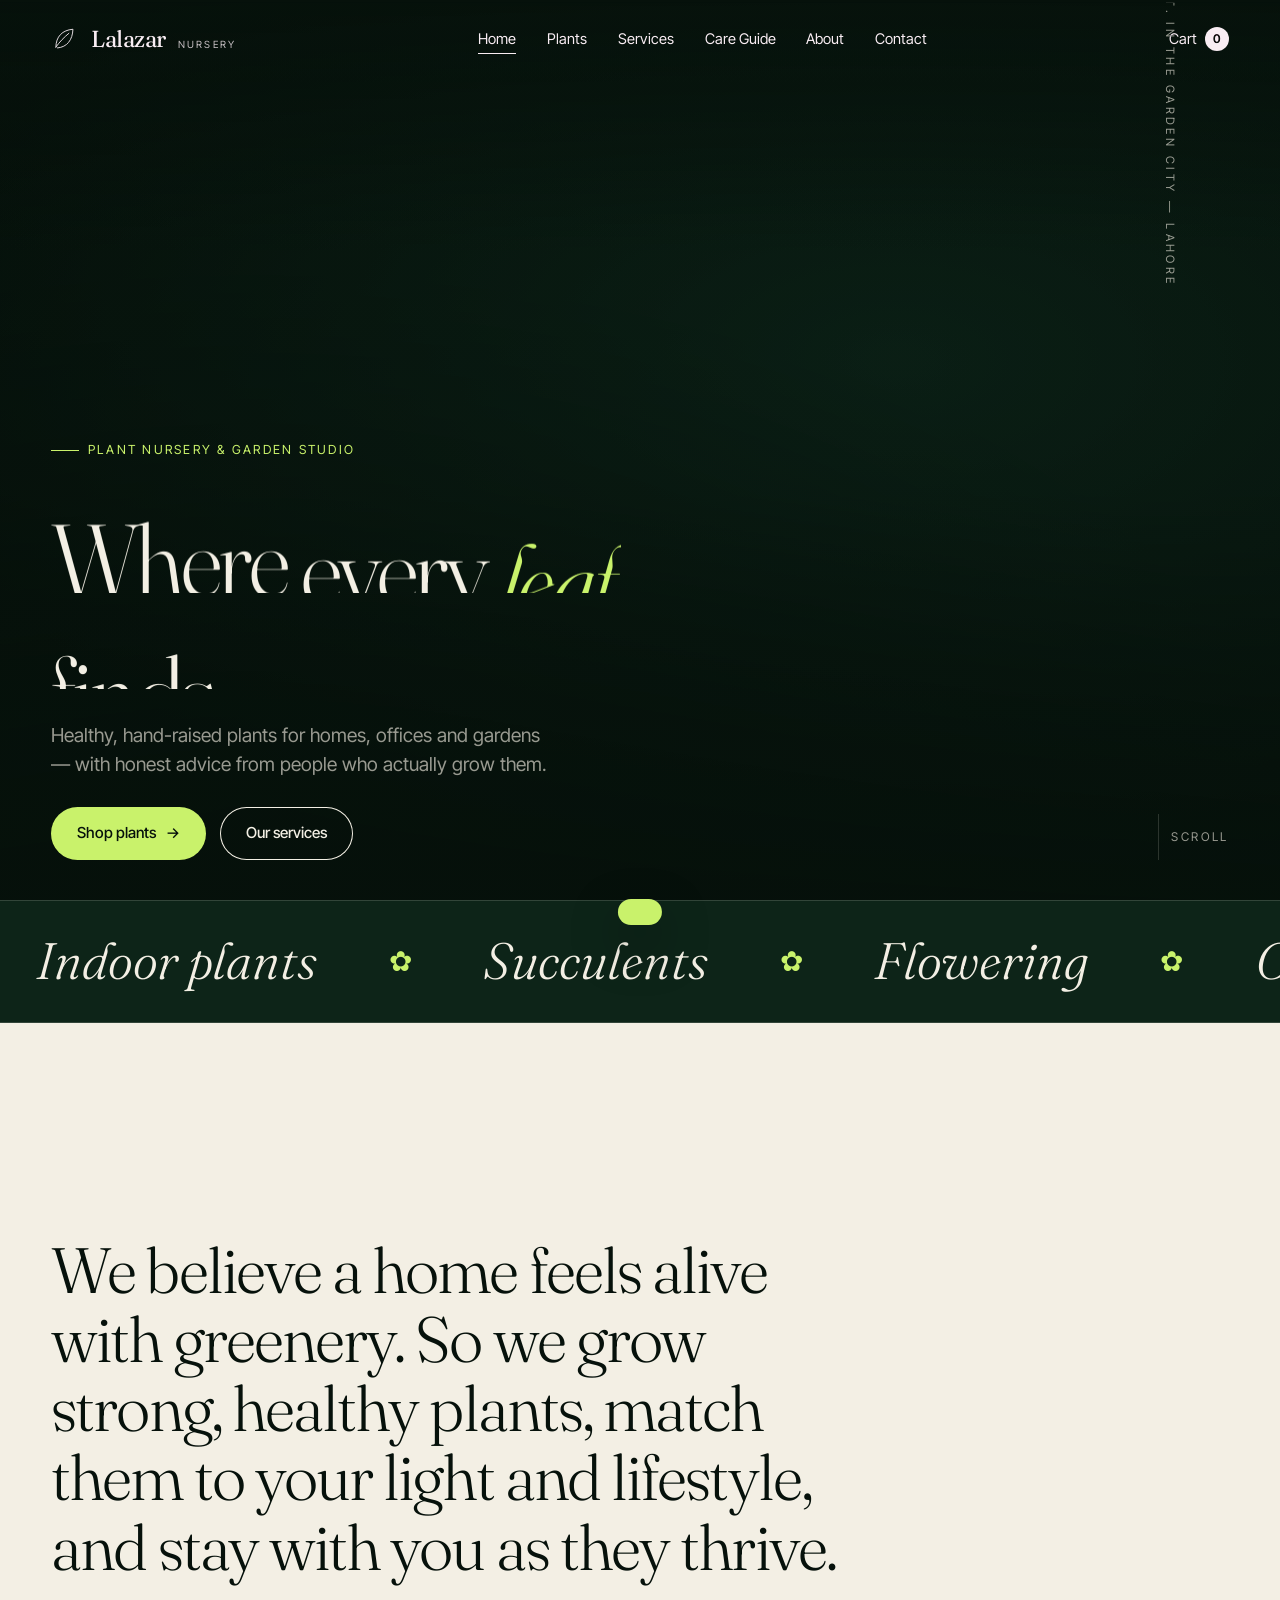
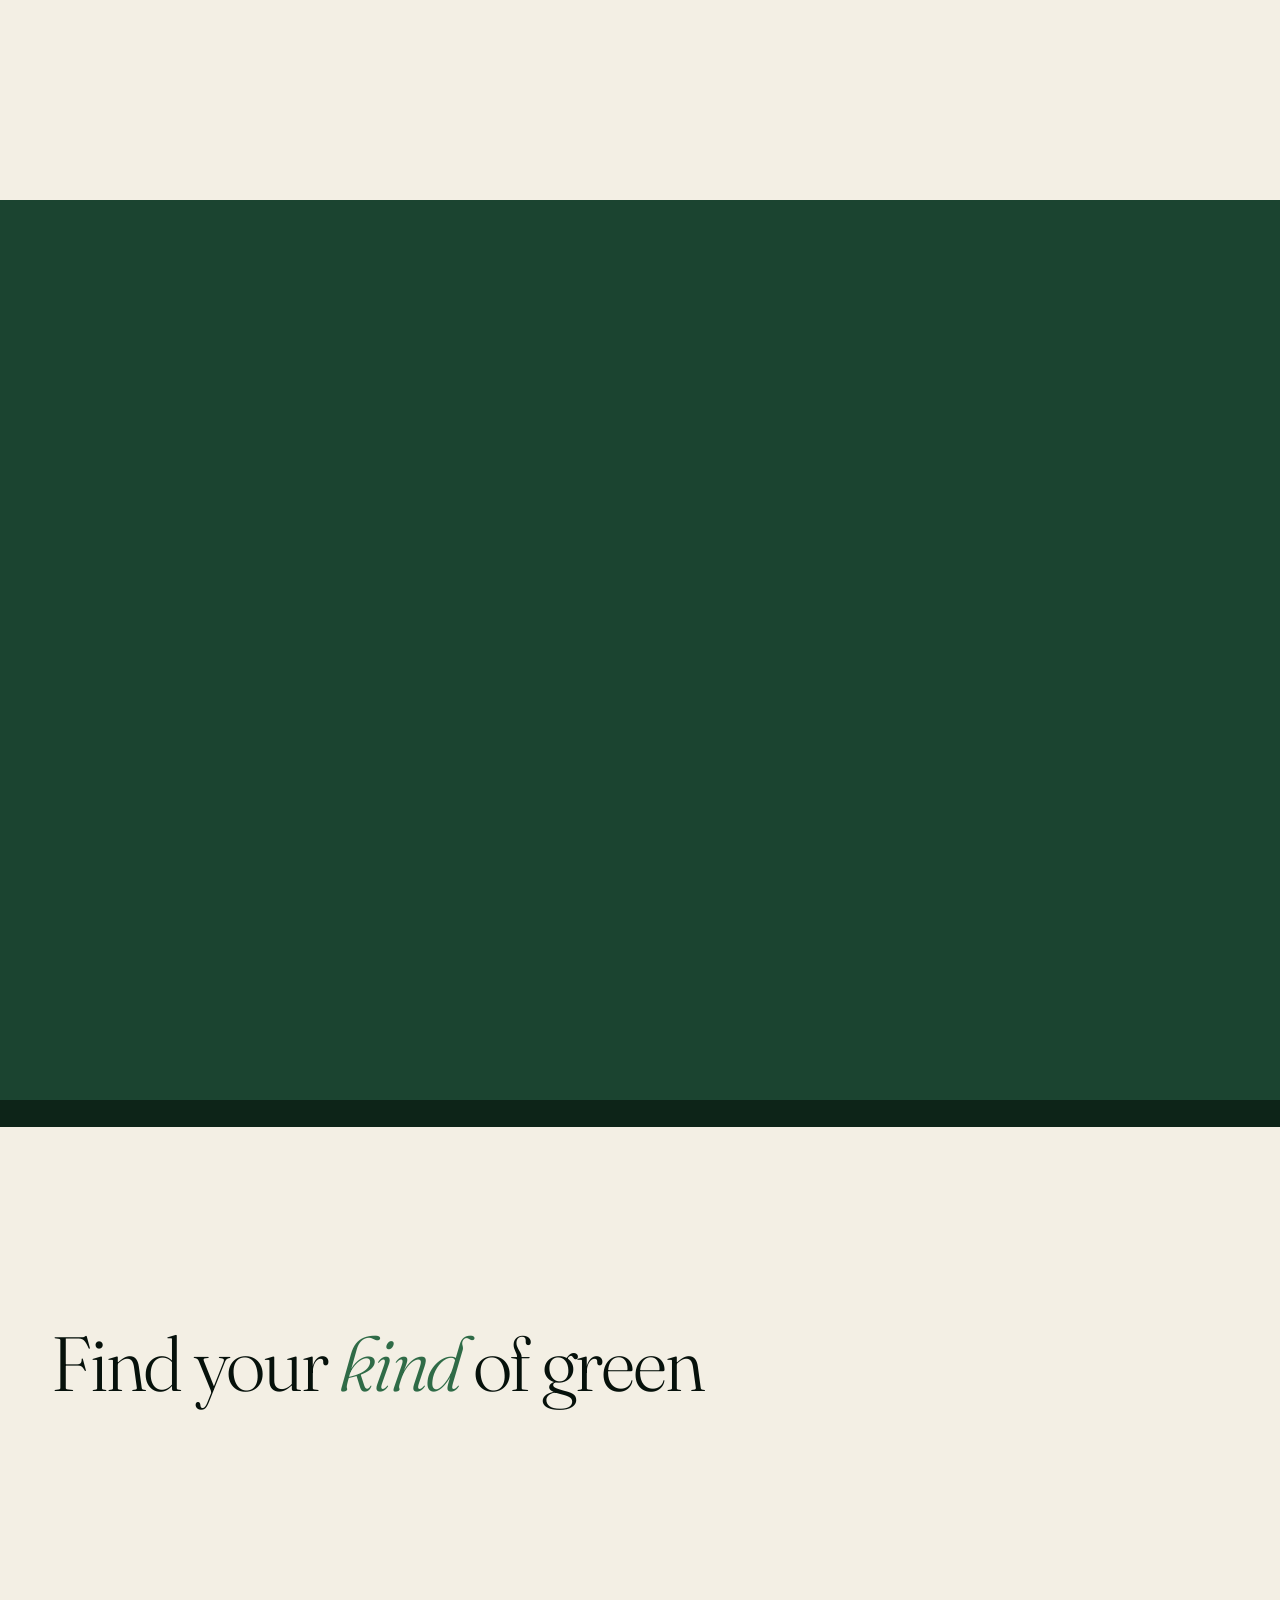
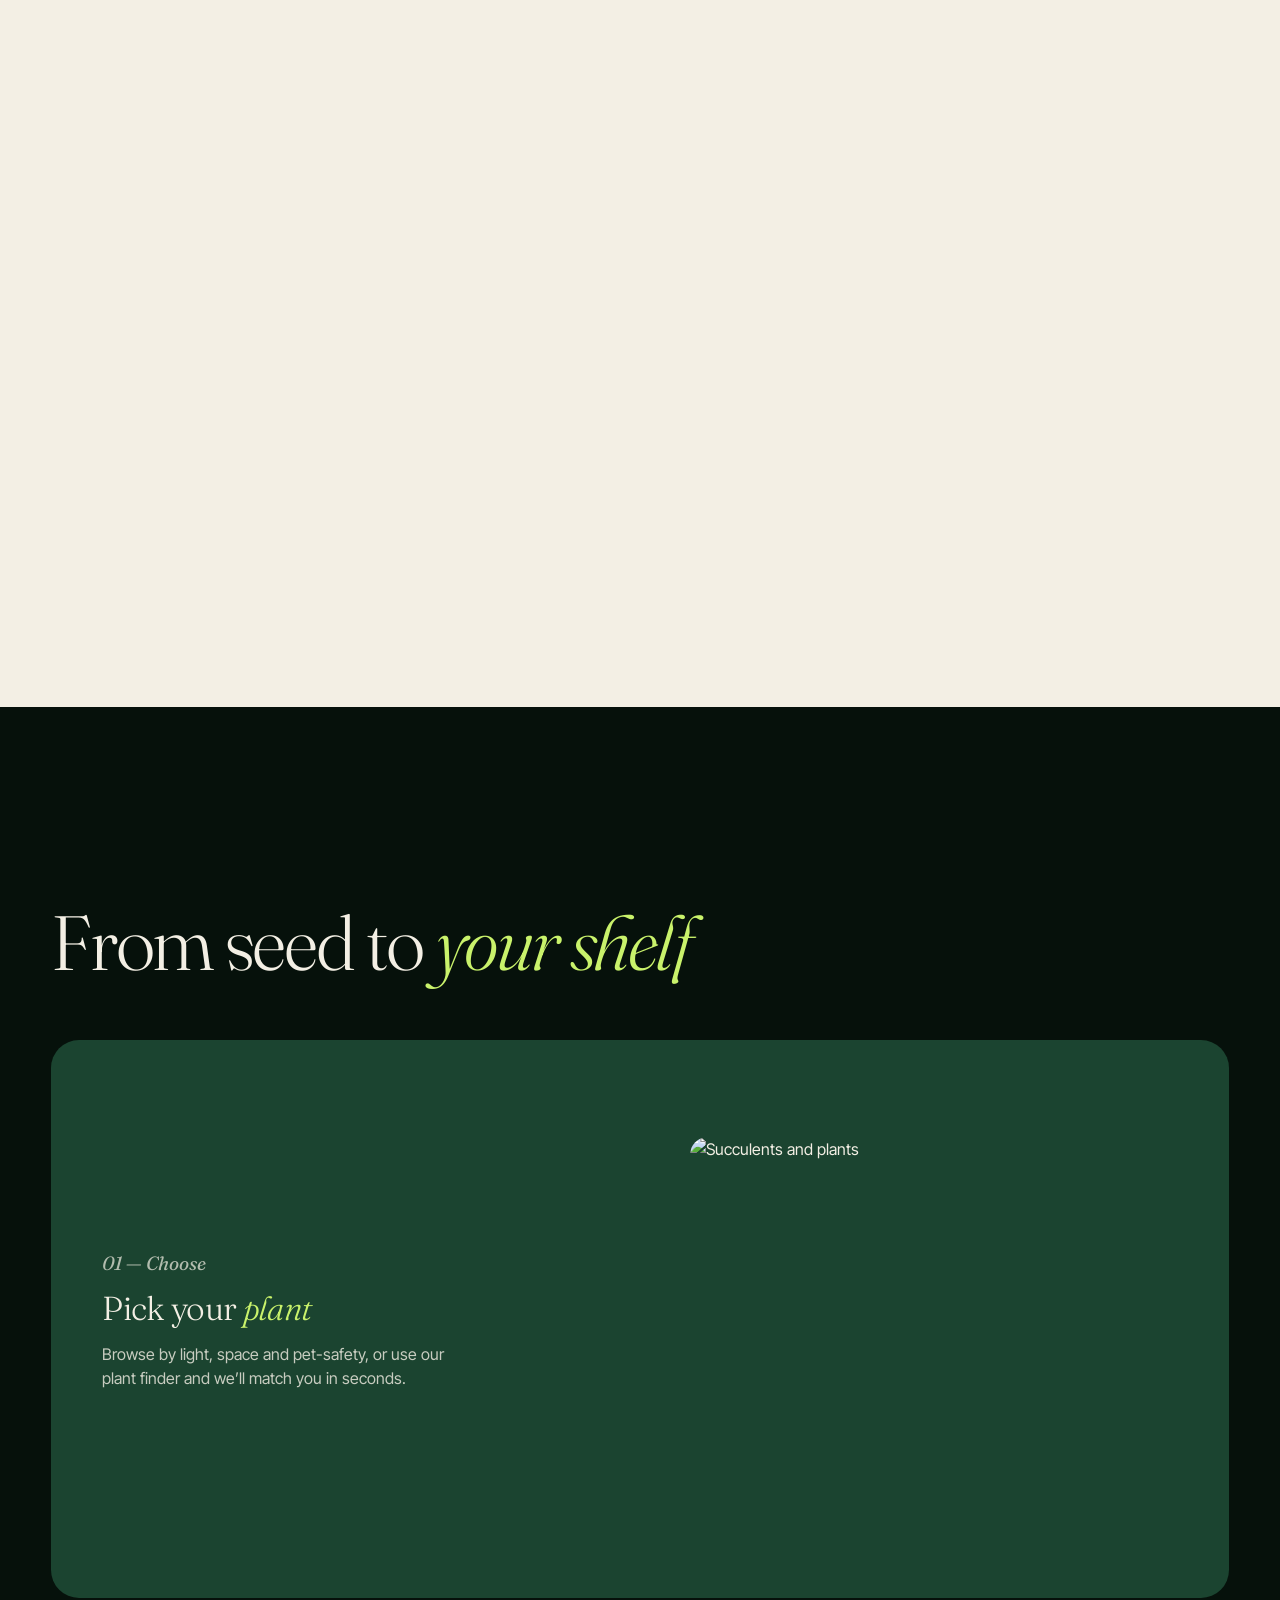
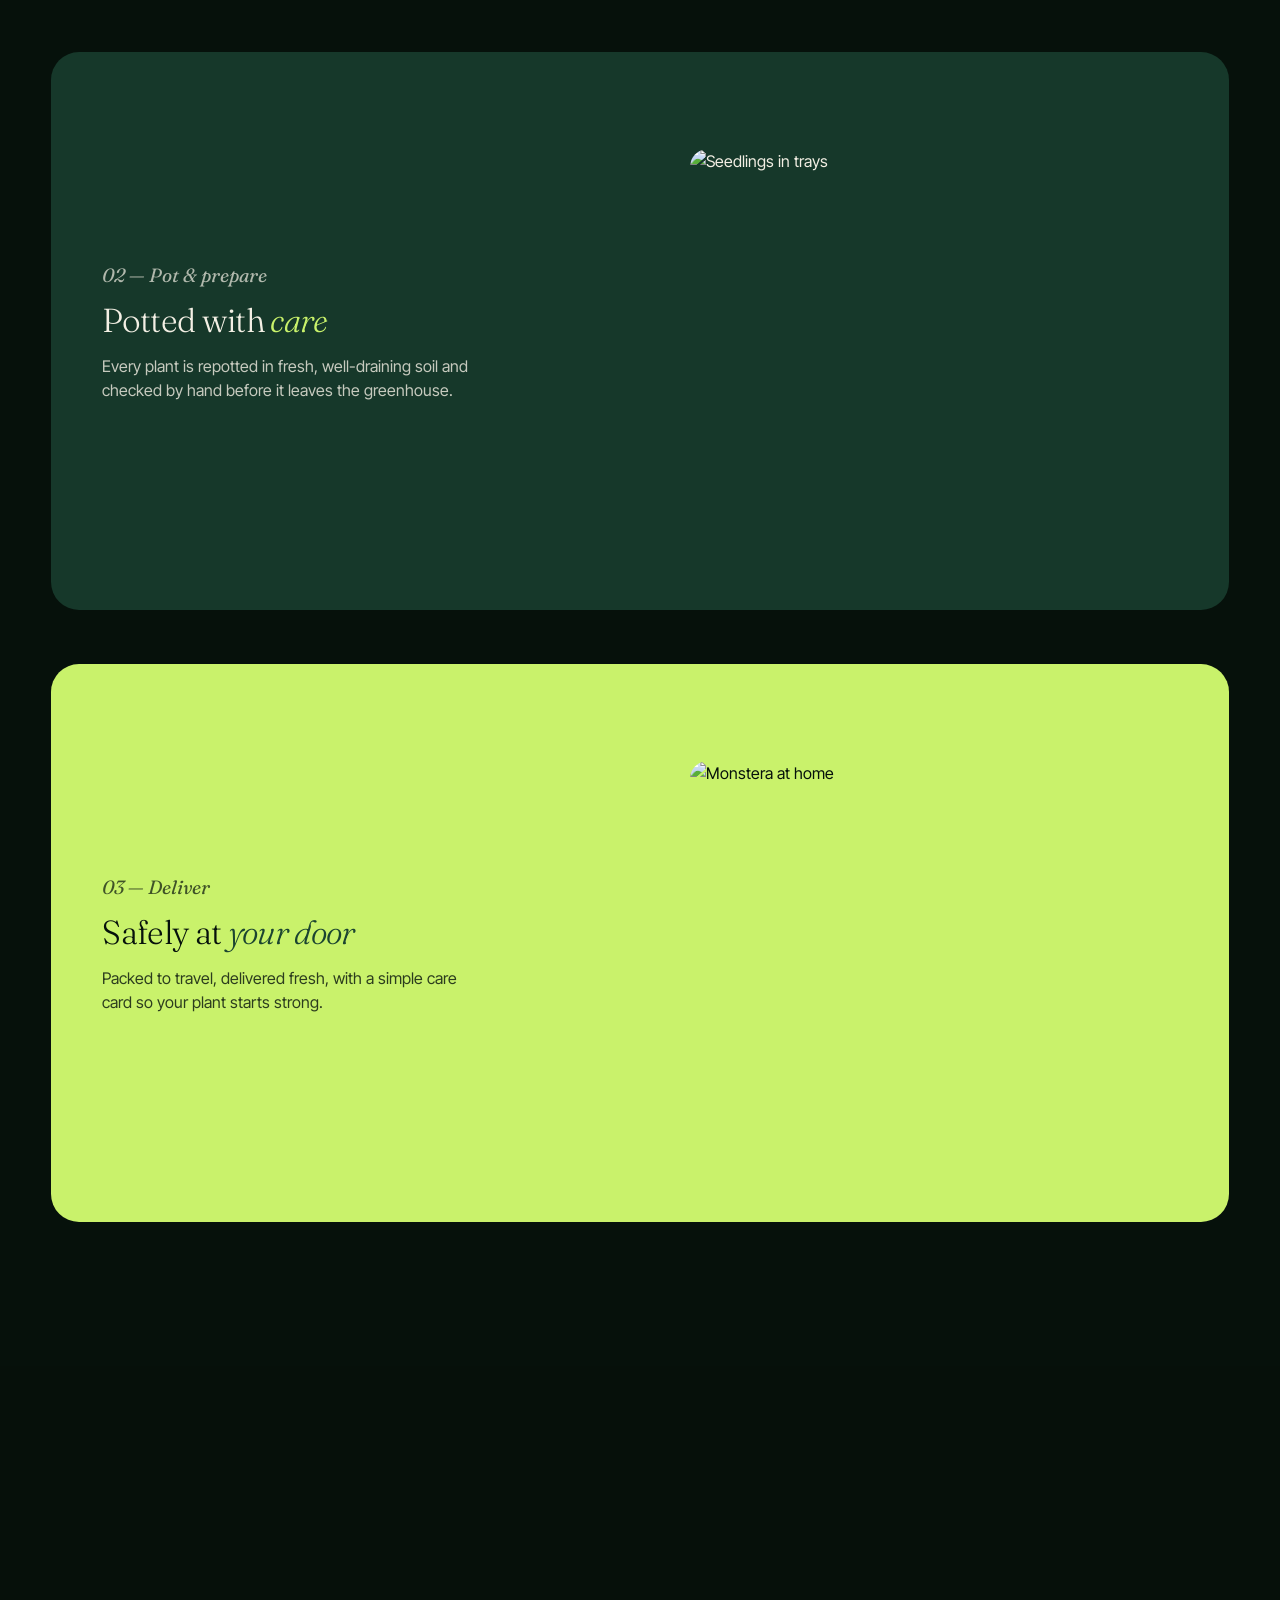
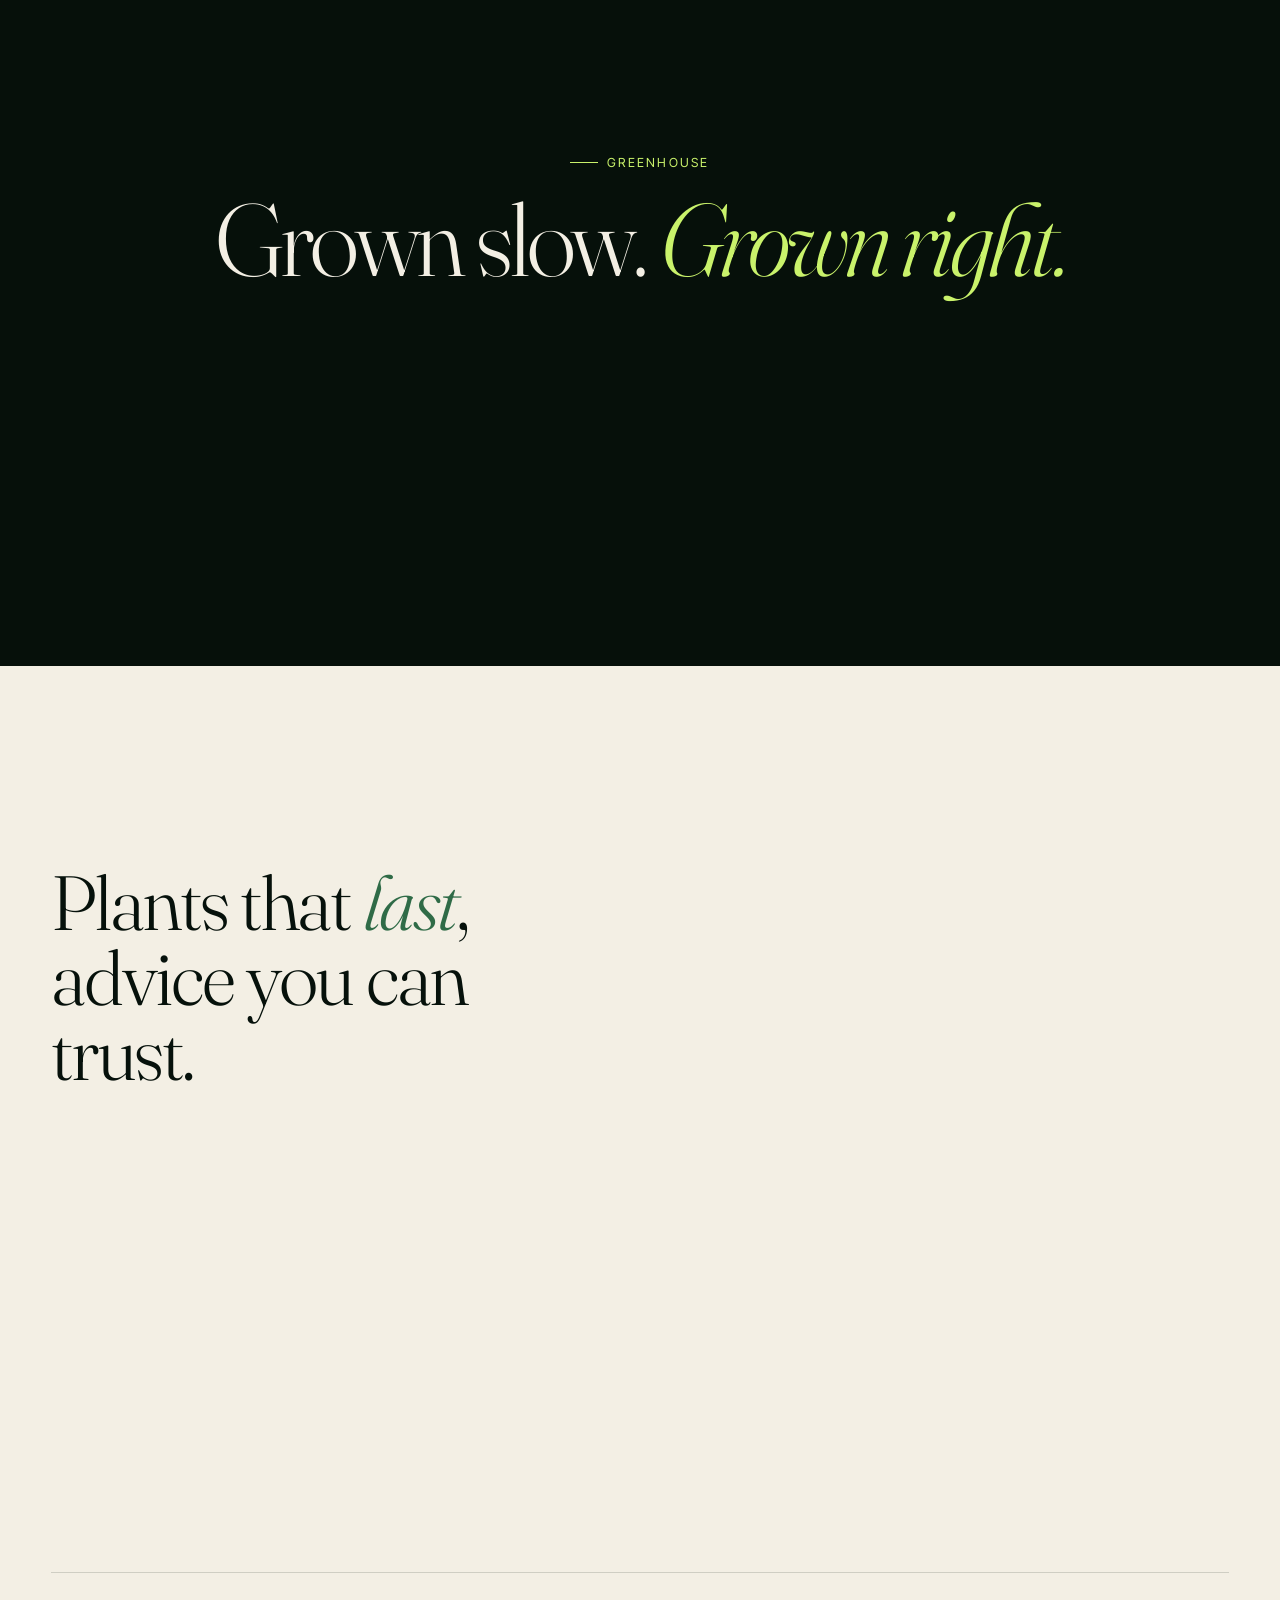
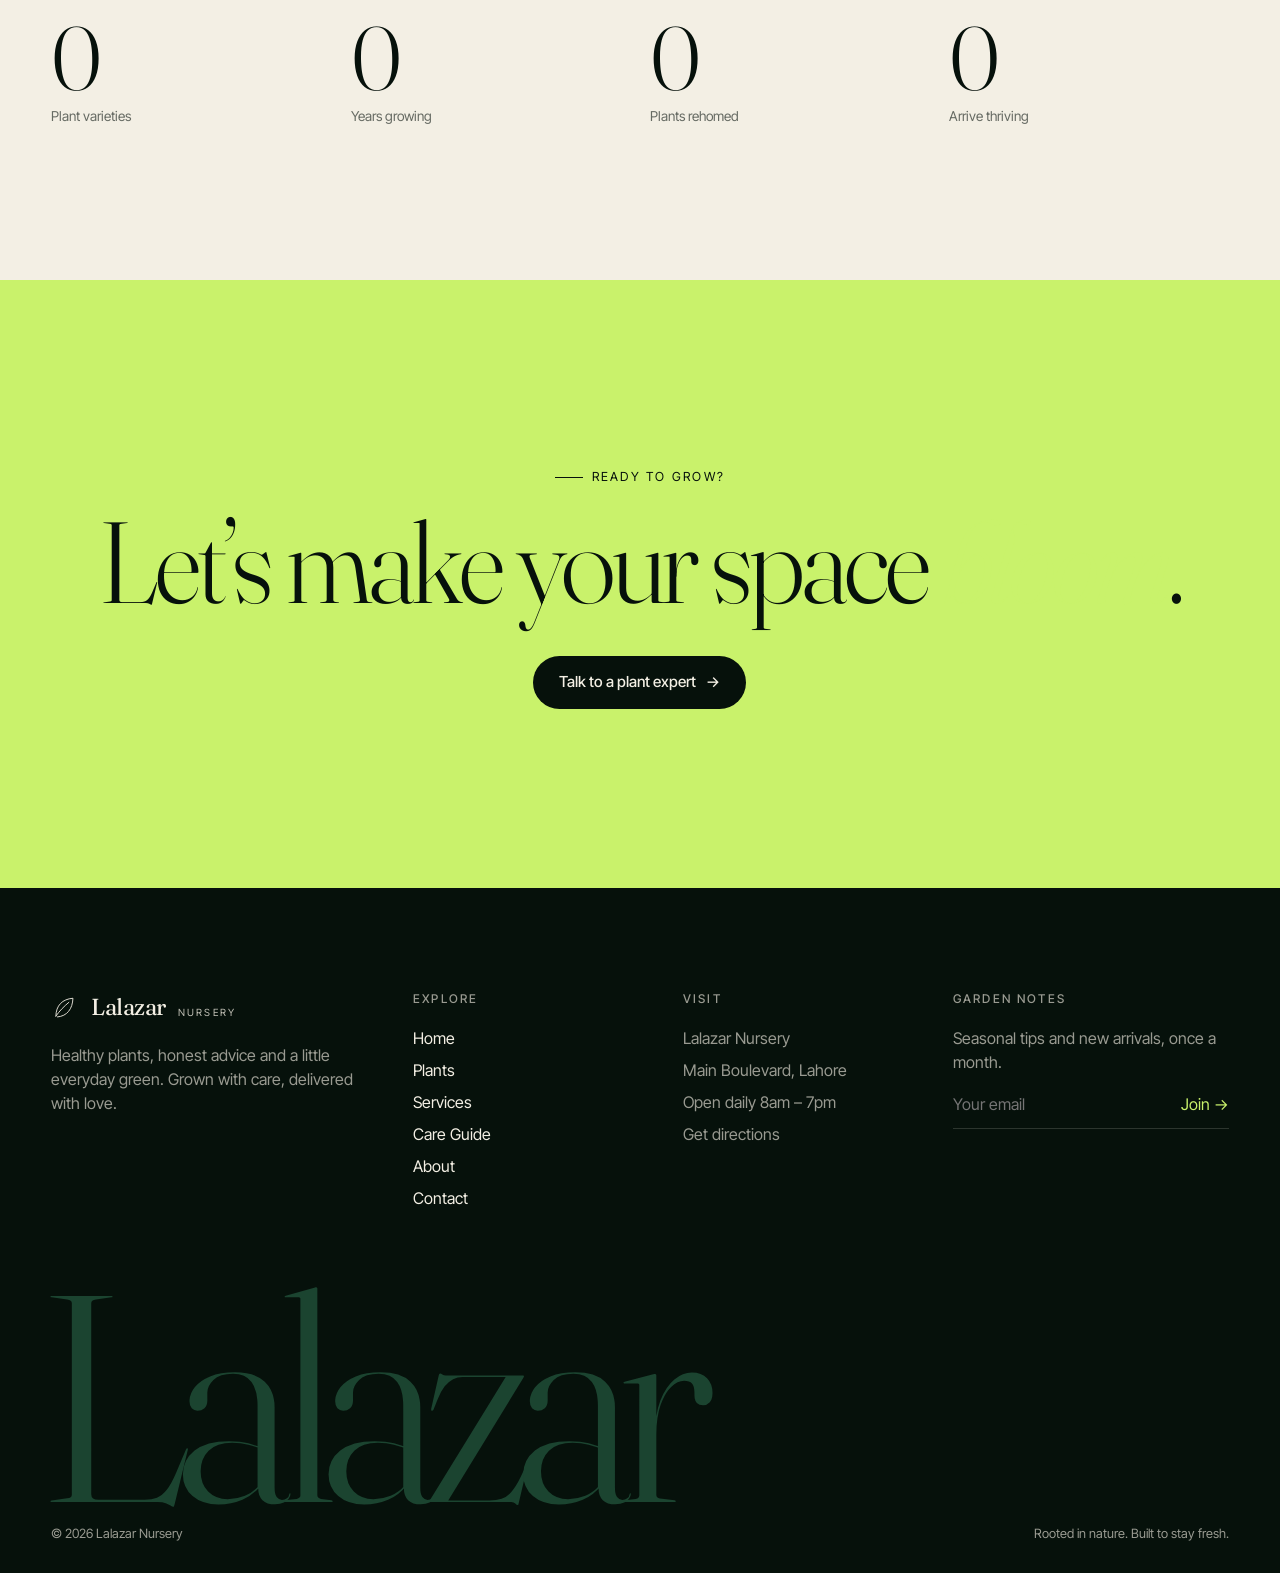
==== commit 55ac268e: "Add fly-to-cart animation, mobile card button layout and inline service photos - Add-to-cart: produc" ====
--- a/index.html
+++ b/index.html
@@ -10,7 +10,7 @@
 <link rel="preconnect" href="https://fonts.googleapis.com"><link rel="preconnect" href="https://fonts.gstatic.com" crossorigin>
 <link rel="preconnect" href="https://images.unsplash.com" crossorigin>
 <link href="https://fonts.googleapis.com/css2?family=Fraunces:ital,opsz,wght@0,9..144,300;0,9..144,400;1,9..144,300&family=Inter+Tight:wght@300;400;500;600&display=swap" rel="stylesheet">
-<link rel="stylesheet" href="css/style.css?v=10">
+<link rel="stylesheet" href="css/style.css?v=14">
 </head>
 <body>
 
@@ -126,8 +126,8 @@
 <script src="https://cdnjs.cloudflare.com/ajax/libs/gsap/3.12.5/gsap.min.js"></script>
 <script src="https://cdnjs.cloudflare.com/ajax/libs/gsap/3.12.5/ScrollTrigger.min.js"></script>
 <script src="https://cdn.jsdelivr.net/npm/lenis@1.1.13/dist/lenis.min.js"></script>
-<script src="js/data.js?v=10"></script>
-<script src="js/main.js?v=10"></script>
-<script src="js/home.js?v=10"></script>
+<script src="js/data.js?v=14"></script>
+<script src="js/main.js?v=14"></script>
+<script src="js/home.js?v=14"></script>
 </body>
 </html>
--- a/css/style.css
+++ b/css/style.css
@@ -140,8 +140,7 @@
 .card-b h3{font-family:var(--serif);font-weight:400;font-size:1.3rem;letter-spacing:-.02em;line-height:1.1}
 .card-b p{font-size:.82rem;opacity:.6;margin-top:4px}
 .price{font-weight:500;white-space:nowrap}
-.add{position:absolute;right:14px;bottom:calc(100% - 4/5*100% + 0px);}
-.card .add{position:absolute;top:14px;right:14px;z-index:3;width:46px;height:46px;border-radius:50%;background:var(--lime);color:var(--ink);font-size:1.4rem;line-height:1;display:grid;place-items:center;transform:scale(.6);opacity:0;transition:transform .5s var(--ease),opacity .3s}
+.card .add{position:absolute;bottom:12px;right:12px;z-index:3;width:46px;height:46px;border-radius:50%;background:var(--lime);color:var(--ink);font-size:1.4rem;line-height:1;display:grid;place-items:center;transform:scale(.6);opacity:0;transition:transform .5s var(--ease),opacity .3s}
 .card:hover .add,.card .add:focus-visible{transform:scale(1);opacity:1}
 @media(hover:none){.card .add{opacity:1;transform:scale(1)}}
 .light .card-img{background:var(--sand)}
@@ -425,3 +424,19 @@
 /* never allow sideways page scroll */
 html,body{overflow-x:clip;max-width:100%}
 .shop-bar>*{min-width:0;max-width:100%}
+
+/* sticky shop bar sits below the header when visible, flush to top when header hides */
+.shop-bar{top:76px;transition:top .6s var(--ease)}
+body.hdr-off .shop-bar{top:0}
+
+@media(max-width:800px){.card .add{width:42px;height:42px;bottom:10px;right:10px;font-size:1.3rem}}
+
+/* services: inline photos on touch / small screens */
+.srow-img{display:none}
+@media(max-width:800px),(hover:none){
+  .srow{grid-template-columns:40px 1fr}
+  .srow-img{display:block;grid-column:2;width:100%;aspect-ratio:16/10;border-radius:16px;overflow:hidden;margin:6px 0 4px;background:var(--moss)}
+  .srow-img img{width:100%;height:100%;object-fit:cover;transform:scale(1.12);transition:transform 1.4s var(--ease)}
+  .srow.on .srow-img img{transform:scale(1)}
+  .srow p,.srow .arrow{grid-column:2}
+}
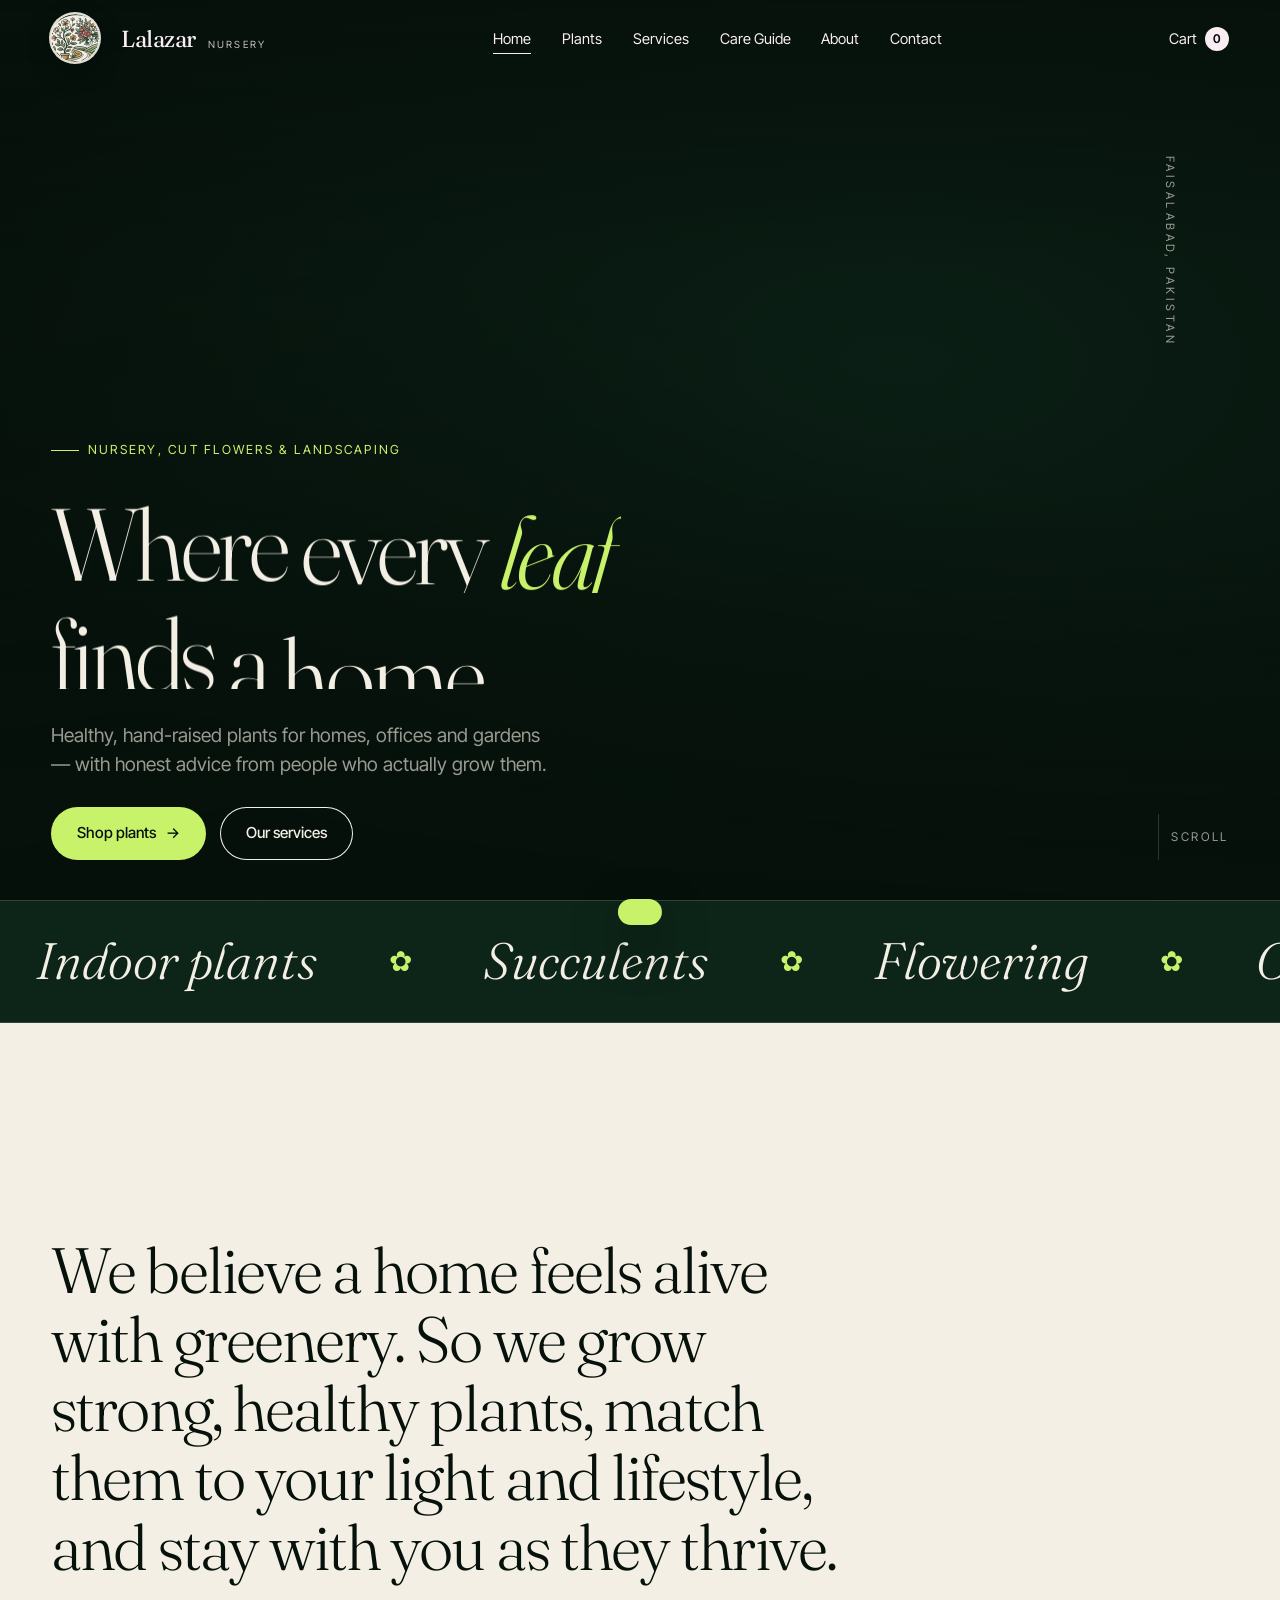
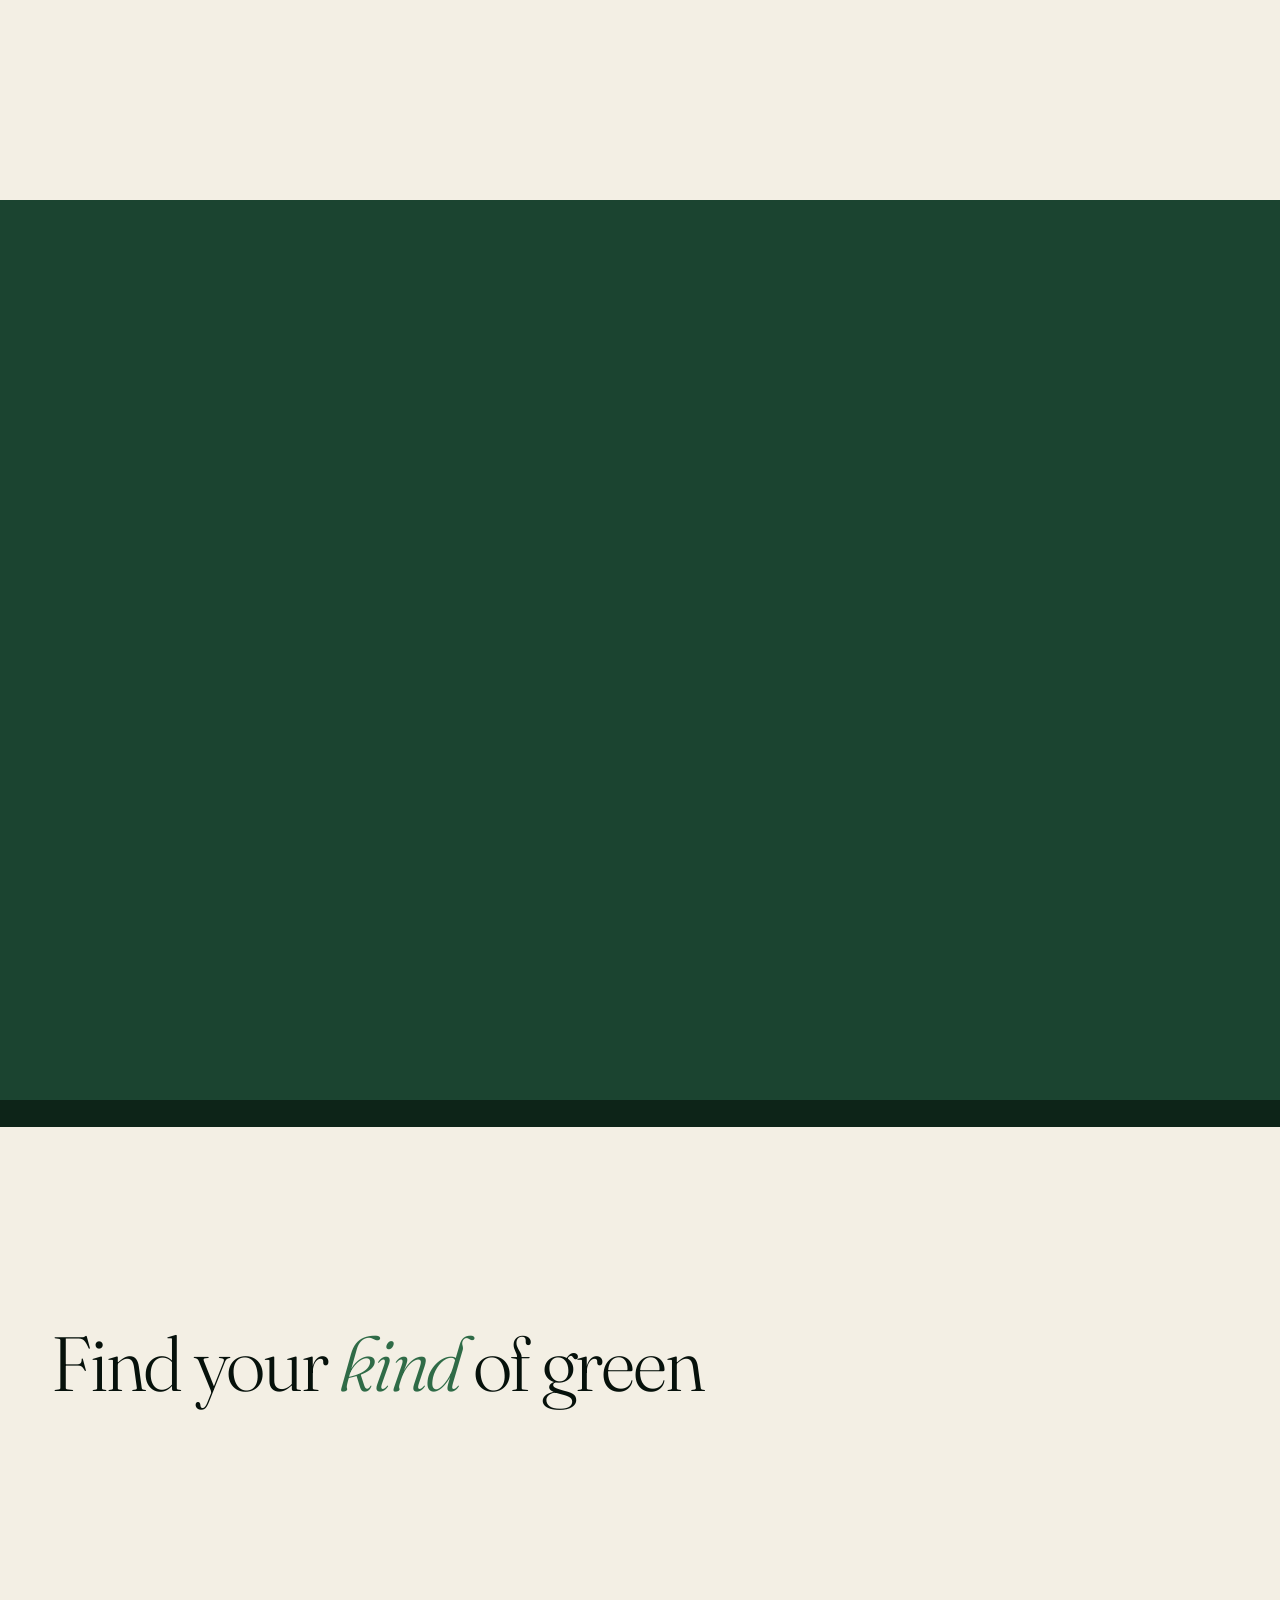
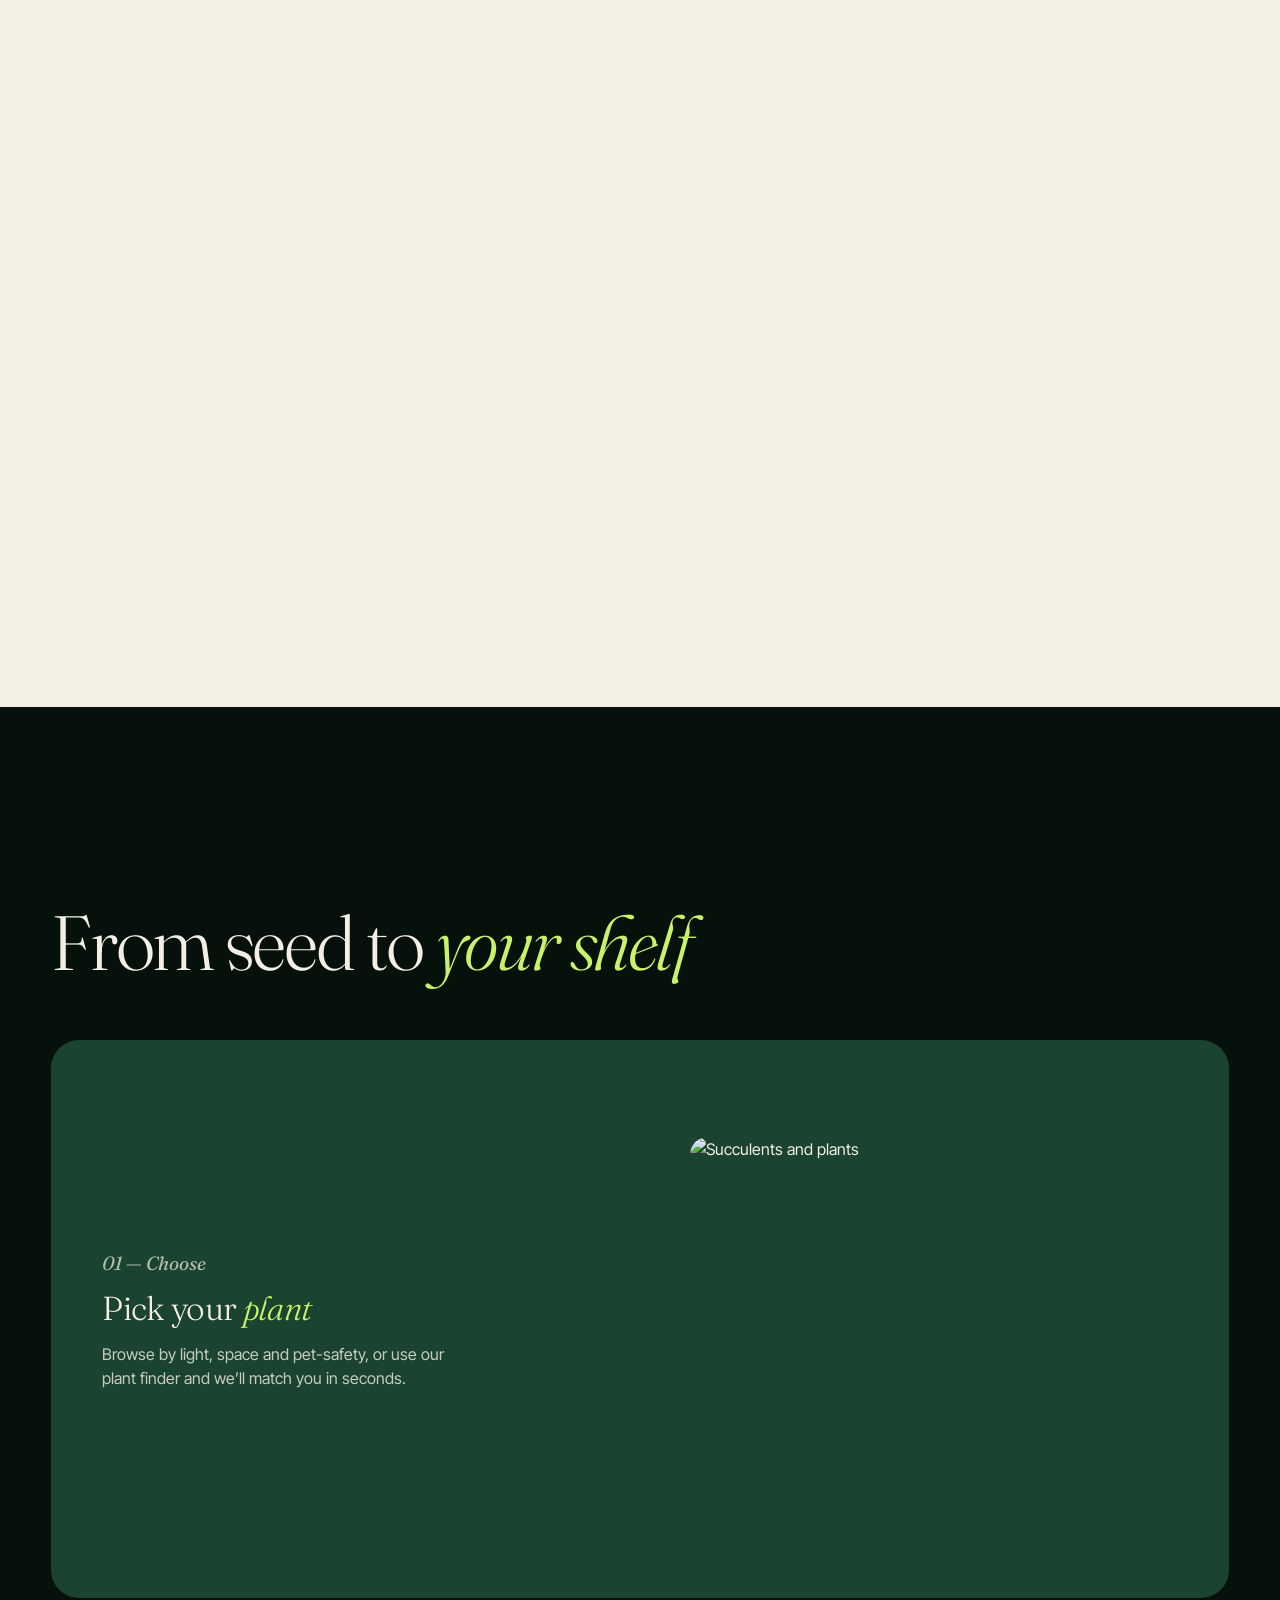
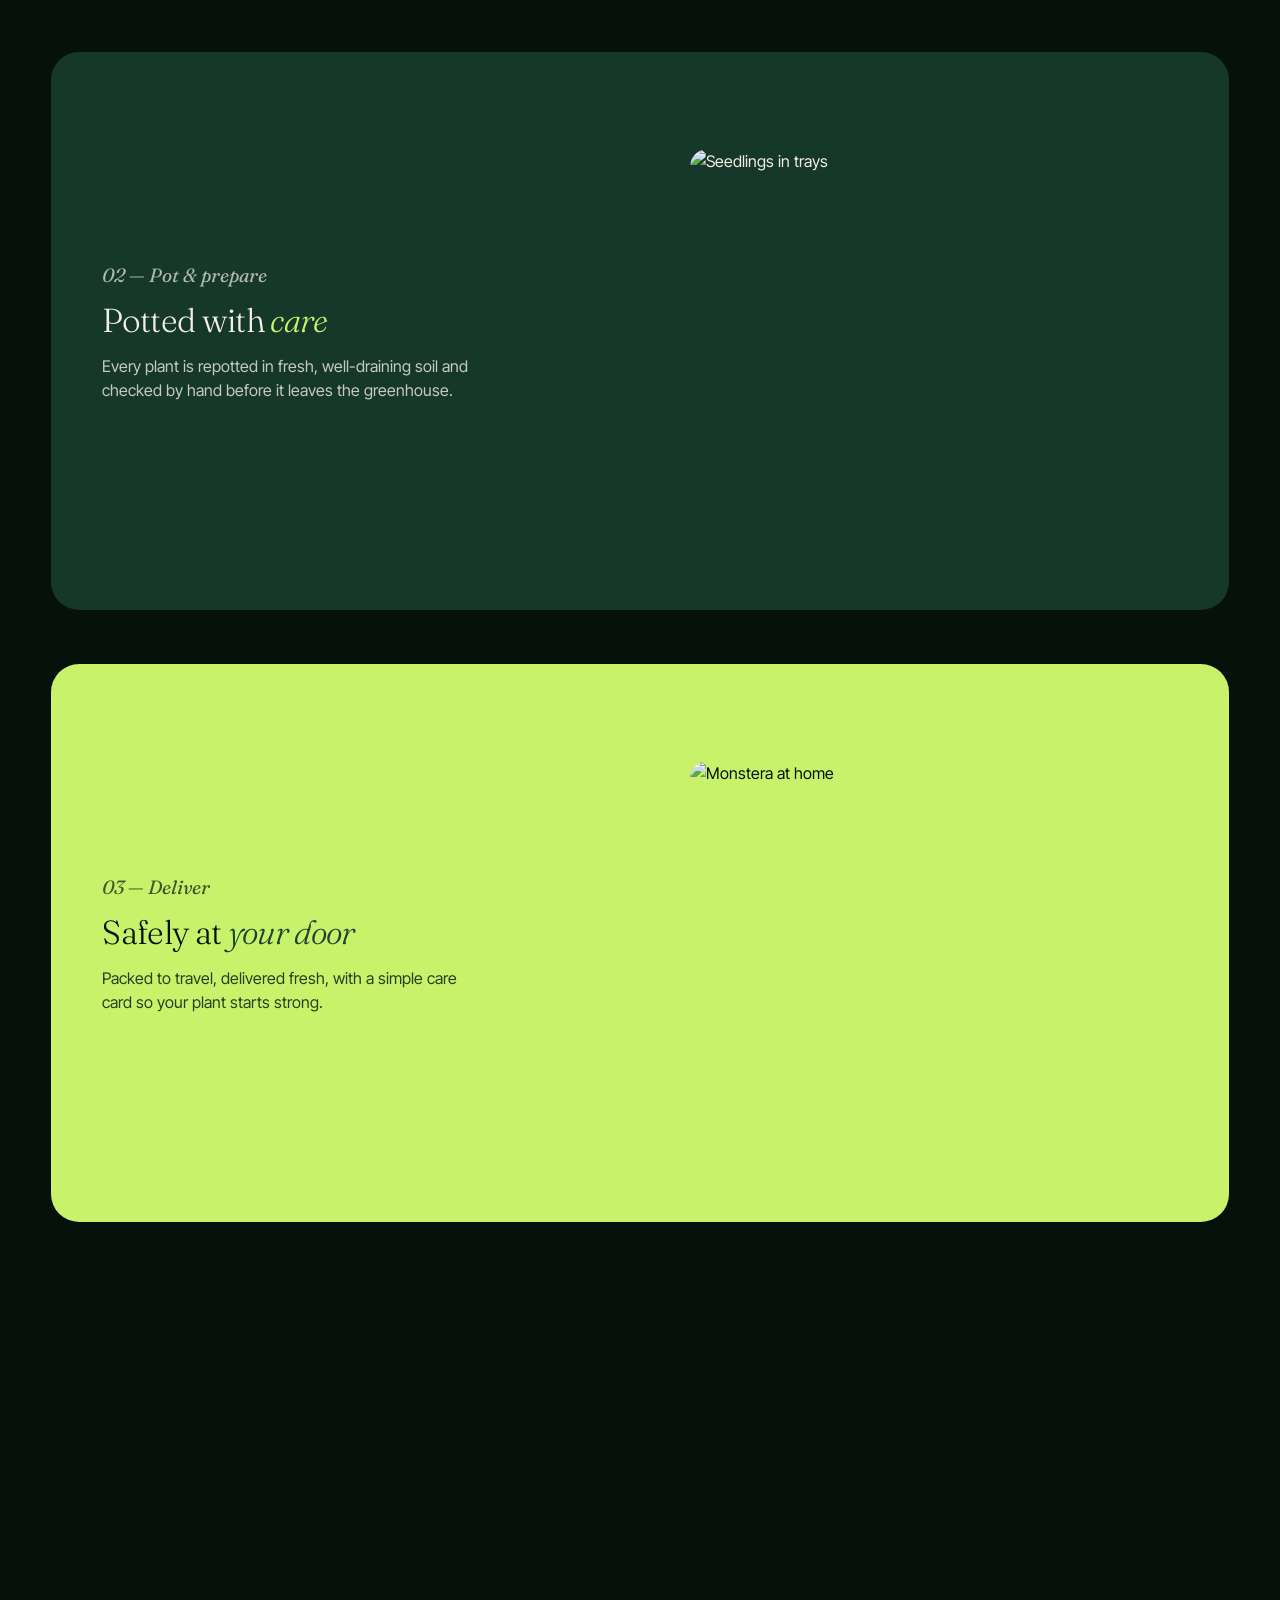
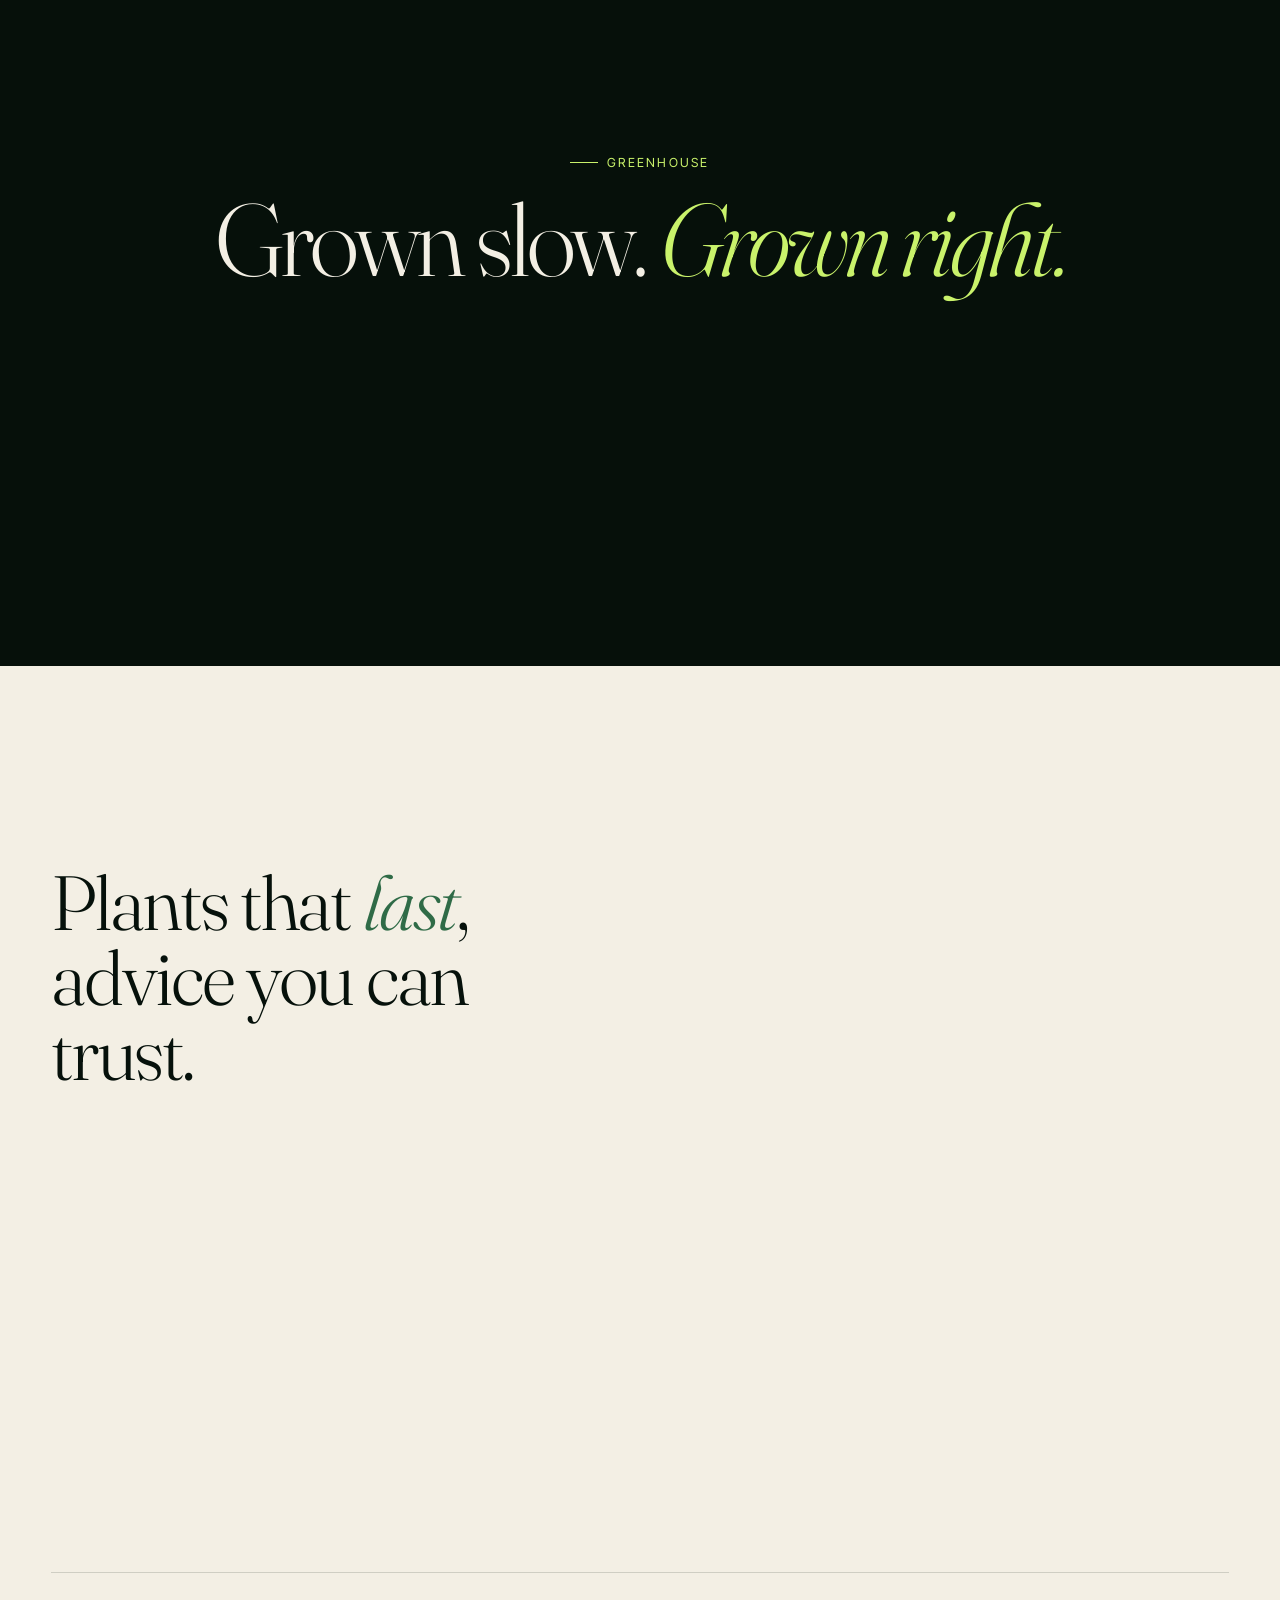
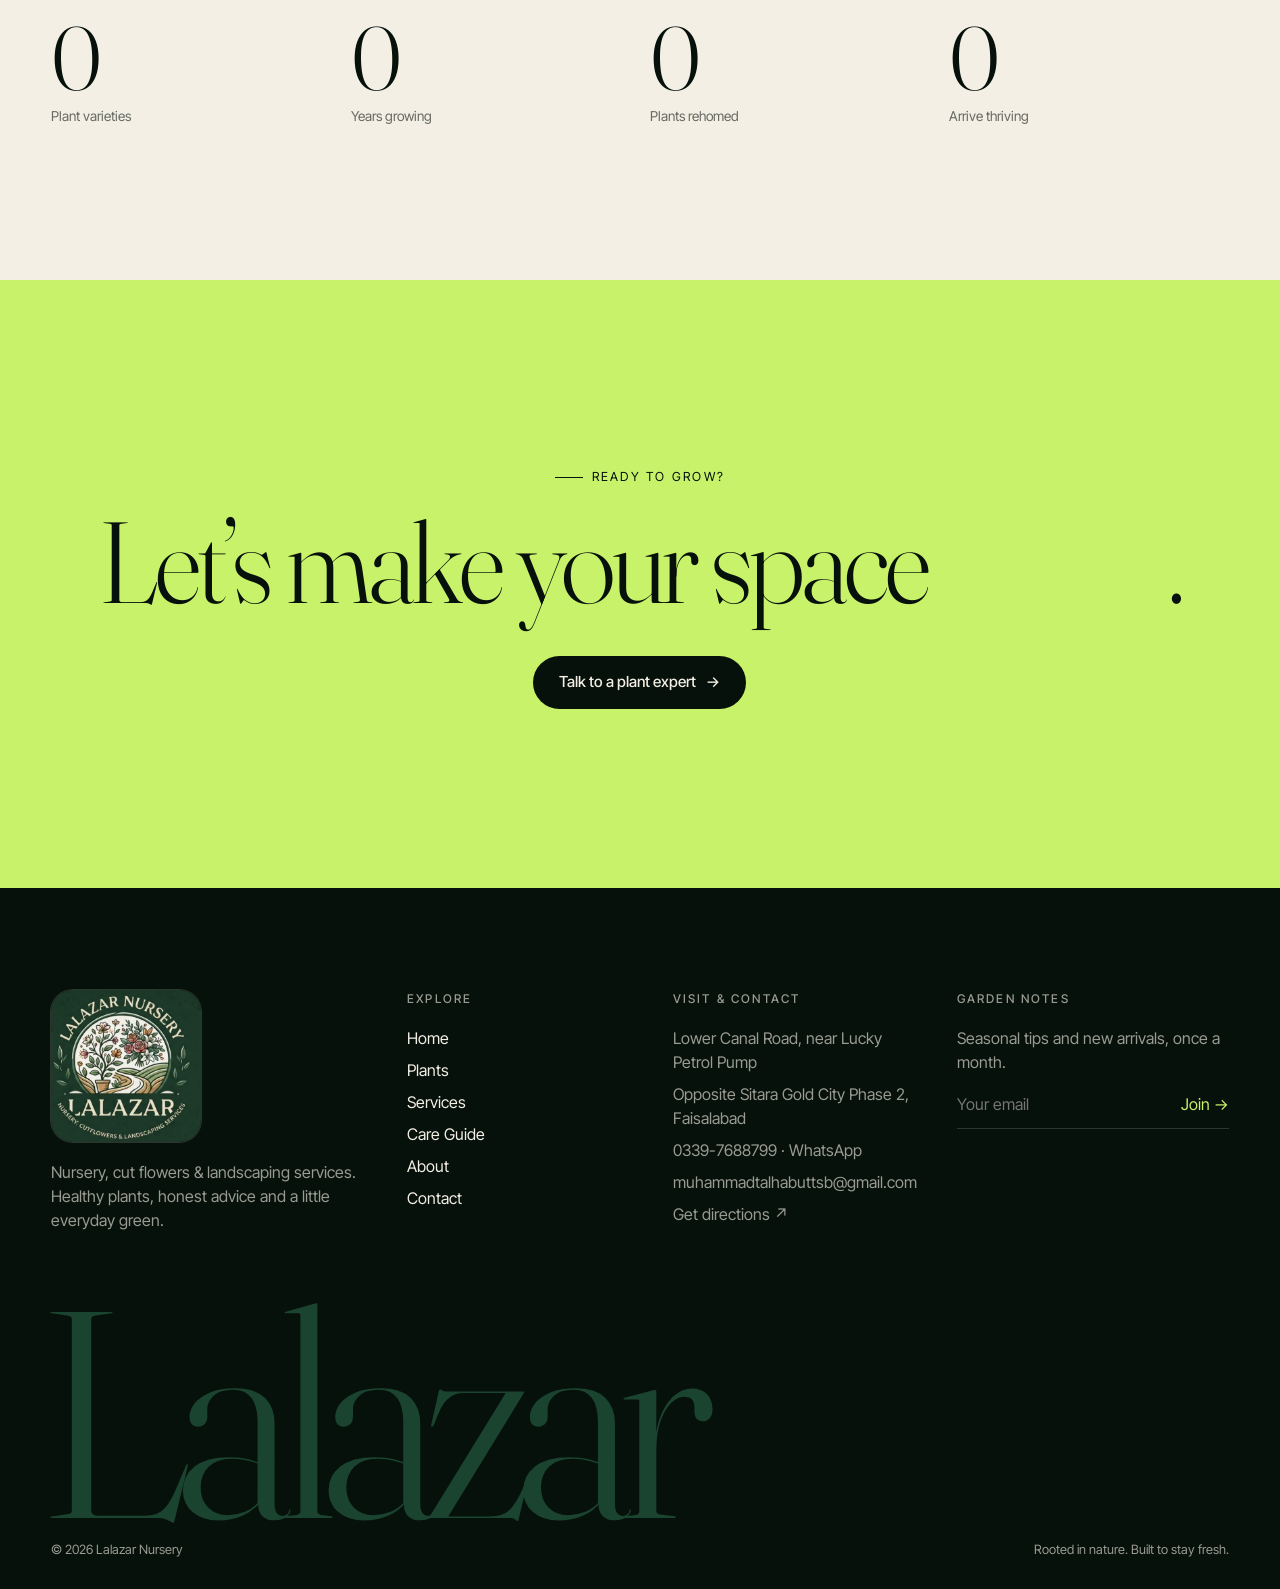
==== commit 2db9f1e3: "Add Lalazar logo and real business details - Logo: header emblem, loading screen, footer, About page" ====
--- a/index.html
+++ b/index.html
@@ -3,14 +3,15 @@
 <head>
 <meta charset="utf-8">
 <meta name="viewport" content="width=device-width,initial-scale=1">
-<title>Lalazar Nursery — Where every leaf finds a home</title>
-<meta name="description" content="Lalazar Nursery: indoor plants, succulents, outdoor greenery and garden supplies, grown with care and delivered to your door.">
+<title>Lalazar Nursery — Nursery, cut flowers &amp; landscaping in Faisalabad</title>
+<meta name="description" content="Lalazar Nursery, Lower Canal Road, Faisalabad: plants, cut flowers, garden supplies and landscaping services. Call 0339-7688799.">
 <meta name="theme-color" content="#06110b">
-<link rel="icon" href="data:image/svg+xml,%3Csvg xmlns='http://www.w3.org/2000/svg' viewBox='0 0 64 64'%3E%3Crect width='64' height='64' rx='14' fill='%2306110b'/%3E%3Cpath d='M14 50C14 27 28 13 52 11c-1 23-12 39-34 41M14 50c9-12 18-22 28-31' fill='none' stroke='%23c9f26b' stroke-width='3.5' stroke-linecap='round'/%3E%3C/svg%3E">
+<link rel="icon" type="image/png" href="images/favicon.png"><link rel="apple-touch-icon" href="images/logo-mark-192.png">
 <link rel="preconnect" href="https://fonts.googleapis.com"><link rel="preconnect" href="https://fonts.gstatic.com" crossorigin>
 <link rel="preconnect" href="https://images.unsplash.com" crossorigin>
 <link href="https://fonts.googleapis.com/css2?family=Fraunces:ital,opsz,wght@0,9..144,300;0,9..144,400;1,9..144,300&family=Inter+Tight:wght@300;400;500;600&display=swap" rel="stylesheet">
-<link rel="stylesheet" href="css/style.css?v=14">
+<link rel="stylesheet" href="css/style.css?v=17">
+<script type="application/ld+json">{"@context":"https://schema.org","@type":"GardenStore","name":"Lalazar Nursery","description":"Nursery, cut flowers and landscaping services in Faisalabad.","telephone":"+92-339-7688799","email":"muhammadtalhabuttsb@gmail.com","founder":{"@type":"Person","name":"Muhammad Talha Butt"},"address":{"@type":"PostalAddress","streetAddress":"Lower Canal Road, near Lucky Petrol Pump, opposite Sitara Gold City Phase 2","addressLocality":"Faisalabad","addressCountry":"PK"}}</script>
 </head>
 <body>
 
@@ -23,8 +24,8 @@
       <img data-img="calathea" data-w="2000" data-sizes="(max-width:800px) 65vw, 100vw" alt="">
     </div>
     <div class="hero-shade" aria-hidden="true"></div>
-    <span class="hero-tag hero-in">Est. in the garden city &mdash; Lahore</span>
-    <p class="eyebrow hero-in" style="color:var(--lime);margin-bottom:26px">Plant nursery &amp; garden studio</p>
+    <span class="hero-tag hero-in">Faisalabad, Pakistan</span>
+    <p class="eyebrow hero-in" style="color:var(--lime);margin-bottom:26px">Nursery, cut flowers &amp; landscaping</p>
     <h1 class="display" data-split data-hero>Where every <em>leaf</em> finds a home.</h1>
     <div class="hero-foot">
       <div>
@@ -40,8 +41,8 @@
 
   <!-- MARQUEE -->
   <div class="marq" aria-hidden="true"><div class="marq-t">
-    <span>Indoor plants</span><span>Succulents</span><span>Flowering</span><span>Outdoor &amp; bonsai</span><span>Garden supplies</span><span>Landscaping</span>
-    <span>Indoor plants</span><span>Succulents</span><span>Flowering</span><span>Outdoor &amp; bonsai</span><span>Garden supplies</span><span>Landscaping</span>
+    <span>Indoor plants</span><span>Succulents</span><span>Flowering</span><span>Outdoor &amp; bonsai</span><span>Cut flowers</span><span>Garden supplies</span><span>Landscaping</span>
+    <span>Indoor plants</span><span>Succulents</span><span>Flowering</span><span>Outdoor &amp; bonsai</span><span>Cut flowers</span><span>Garden supplies</span><span>Landscaping</span>
   </div></div>
 
   <!-- STATEMENT -->
@@ -126,8 +127,8 @@
 <script src="https://cdnjs.cloudflare.com/ajax/libs/gsap/3.12.5/gsap.min.js"></script>
 <script src="https://cdnjs.cloudflare.com/ajax/libs/gsap/3.12.5/ScrollTrigger.min.js"></script>
 <script src="https://cdn.jsdelivr.net/npm/lenis@1.1.13/dist/lenis.min.js"></script>
-<script src="js/data.js?v=14"></script>
-<script src="js/main.js?v=14"></script>
-<script src="js/home.js?v=14"></script>
+<script src="js/data.js?v=17"></script>
+<script src="js/main.js?v=17"></script>
+<script src="js/home.js?v=17"></script>
 </body>
 </html>
--- a/css/style.css
+++ b/css/style.css
@@ -440,3 +440,19 @@
   .srow.on .srow-img img{transform:scale(1)}
   .srow p,.srow .arrow{grid-column:2}
 }
+
+/* ============ Brand logo ============ */
+.logo-gap{display:inline-block;width:56px;height:1px}
+.logo-mark{position:fixed;left:var(--pad);top:14px;z-index:91;width:48px;height:48px;border-radius:50%;box-shadow:0 0 0 2px rgba(243,239,228,.92),0 8px 24px rgba(0,0,0,.28);transition:transform .6s var(--ease),box-shadow .4s;overflow:hidden;background:var(--cream)}
+.logo-mark img{width:100%;height:100%;display:block;border-radius:50%}
+.logo-mark:hover{transform:scale(1.08) rotate(-6deg)}
+.hdr.hide+.logo-mark{transform:translateY(-150%)}
+@media(max-width:800px){.logo-mark{width:44px;height:44px;top:14px}.logo-gap{width:50px}}
+.pre-logo{display:block;width:120px;height:120px;margin:0 auto 26px;border-radius:50%;box-shadow:0 0 0 3px rgba(243,239,228,.9),0 20px 50px rgba(0,0,0,.4)}
+.ftr-logo{width:150px;height:auto;border-radius:22px;box-shadow:0 0 0 1px var(--line)}
+.cbtns{display:flex;gap:12px;flex-wrap:wrap;margin-top:4px}
+.btn.wa{background:#25d366;color:#06110b}
+.sendbox{display:none;margin-top:18px;padding:22px;border-radius:20px;background:var(--moss);color:var(--cream)}
+.sendbox.show{display:block}
+.sendbox .cbtns{margin-top:16px}
+.back-btn{display:flex;width:max-content}
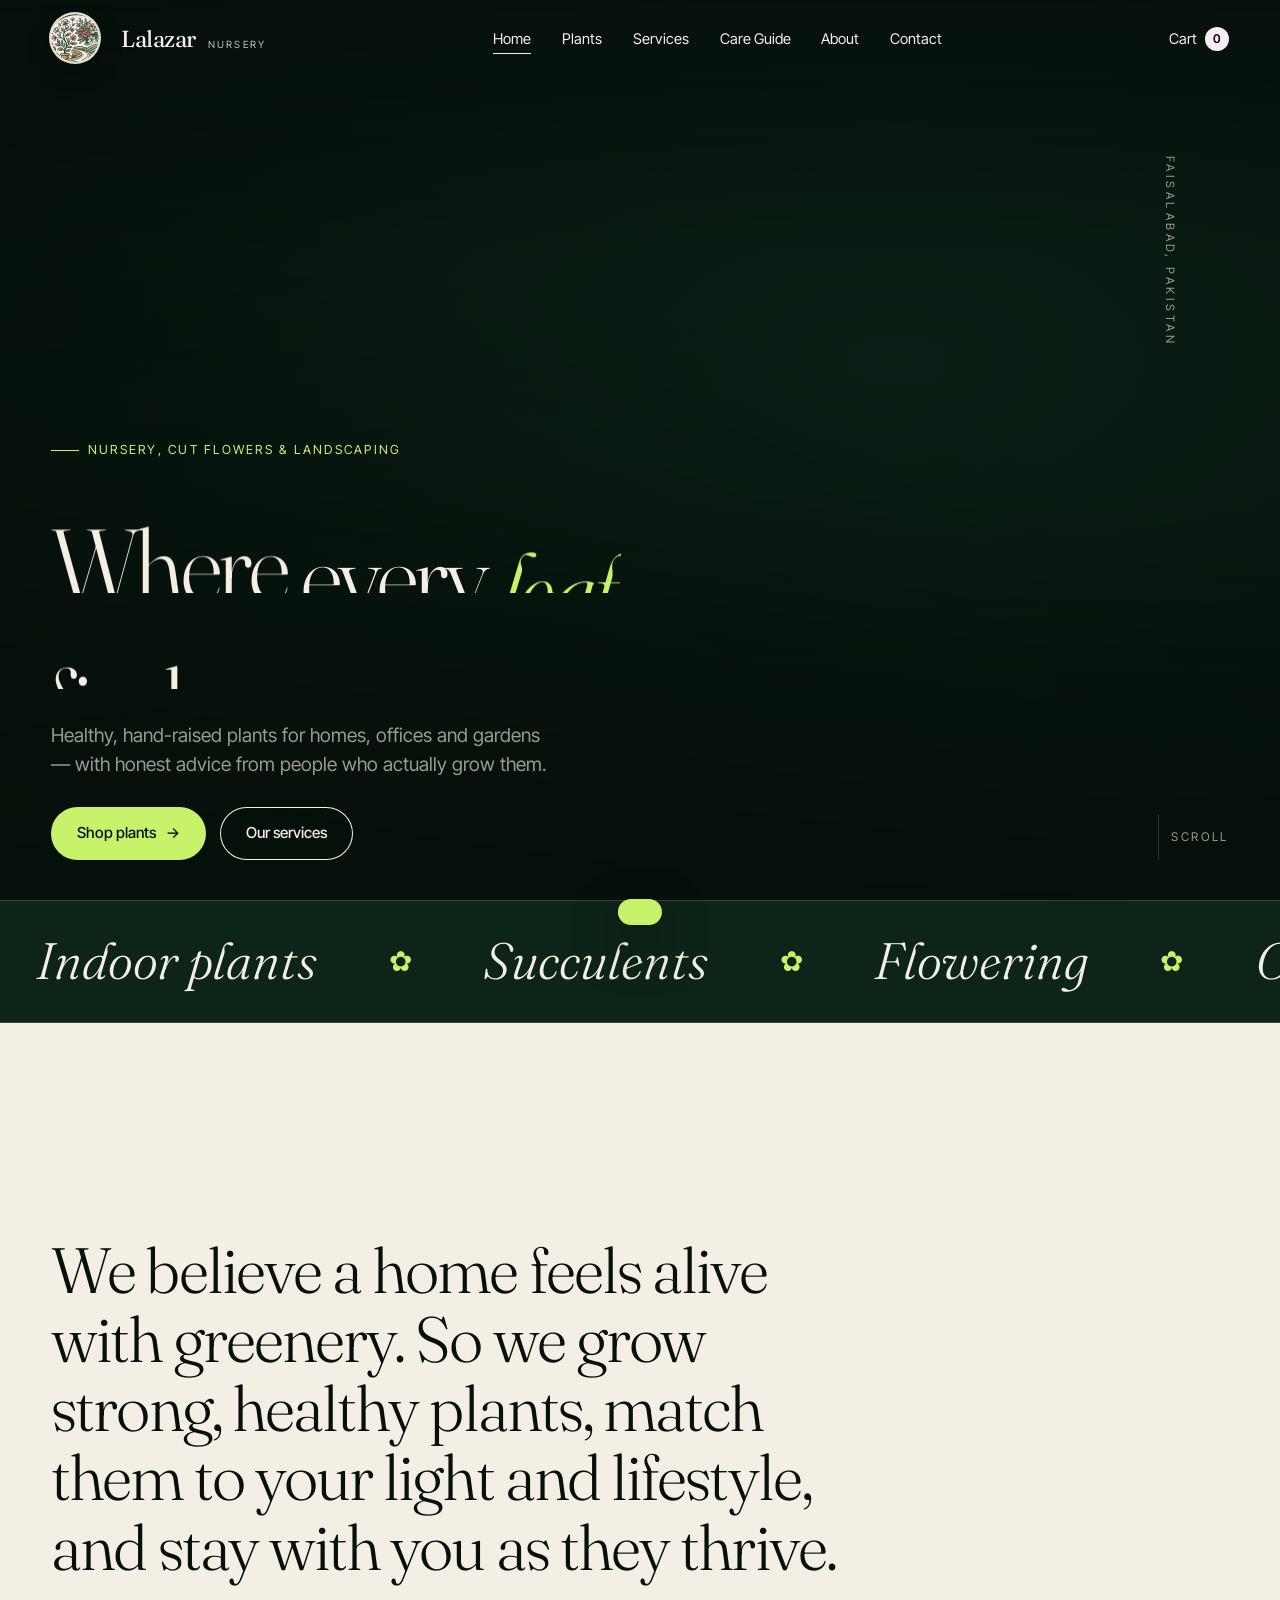
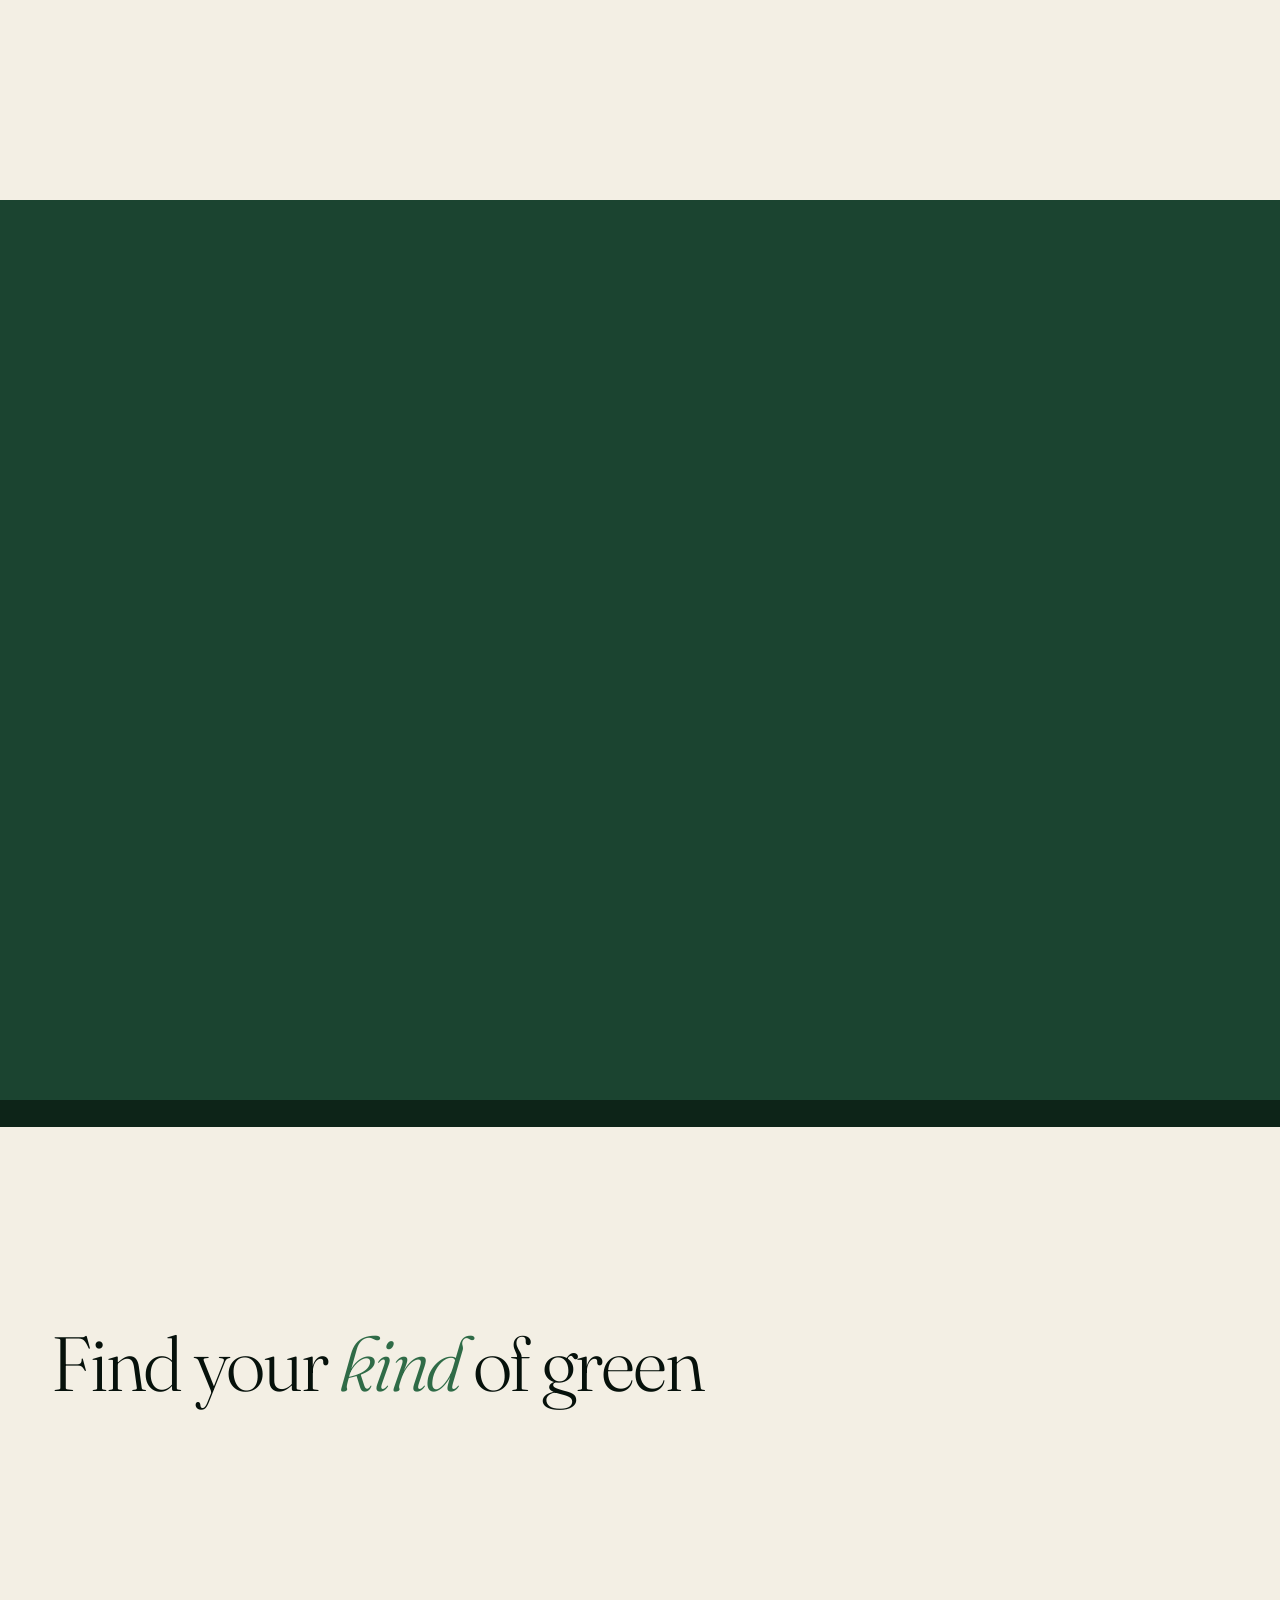
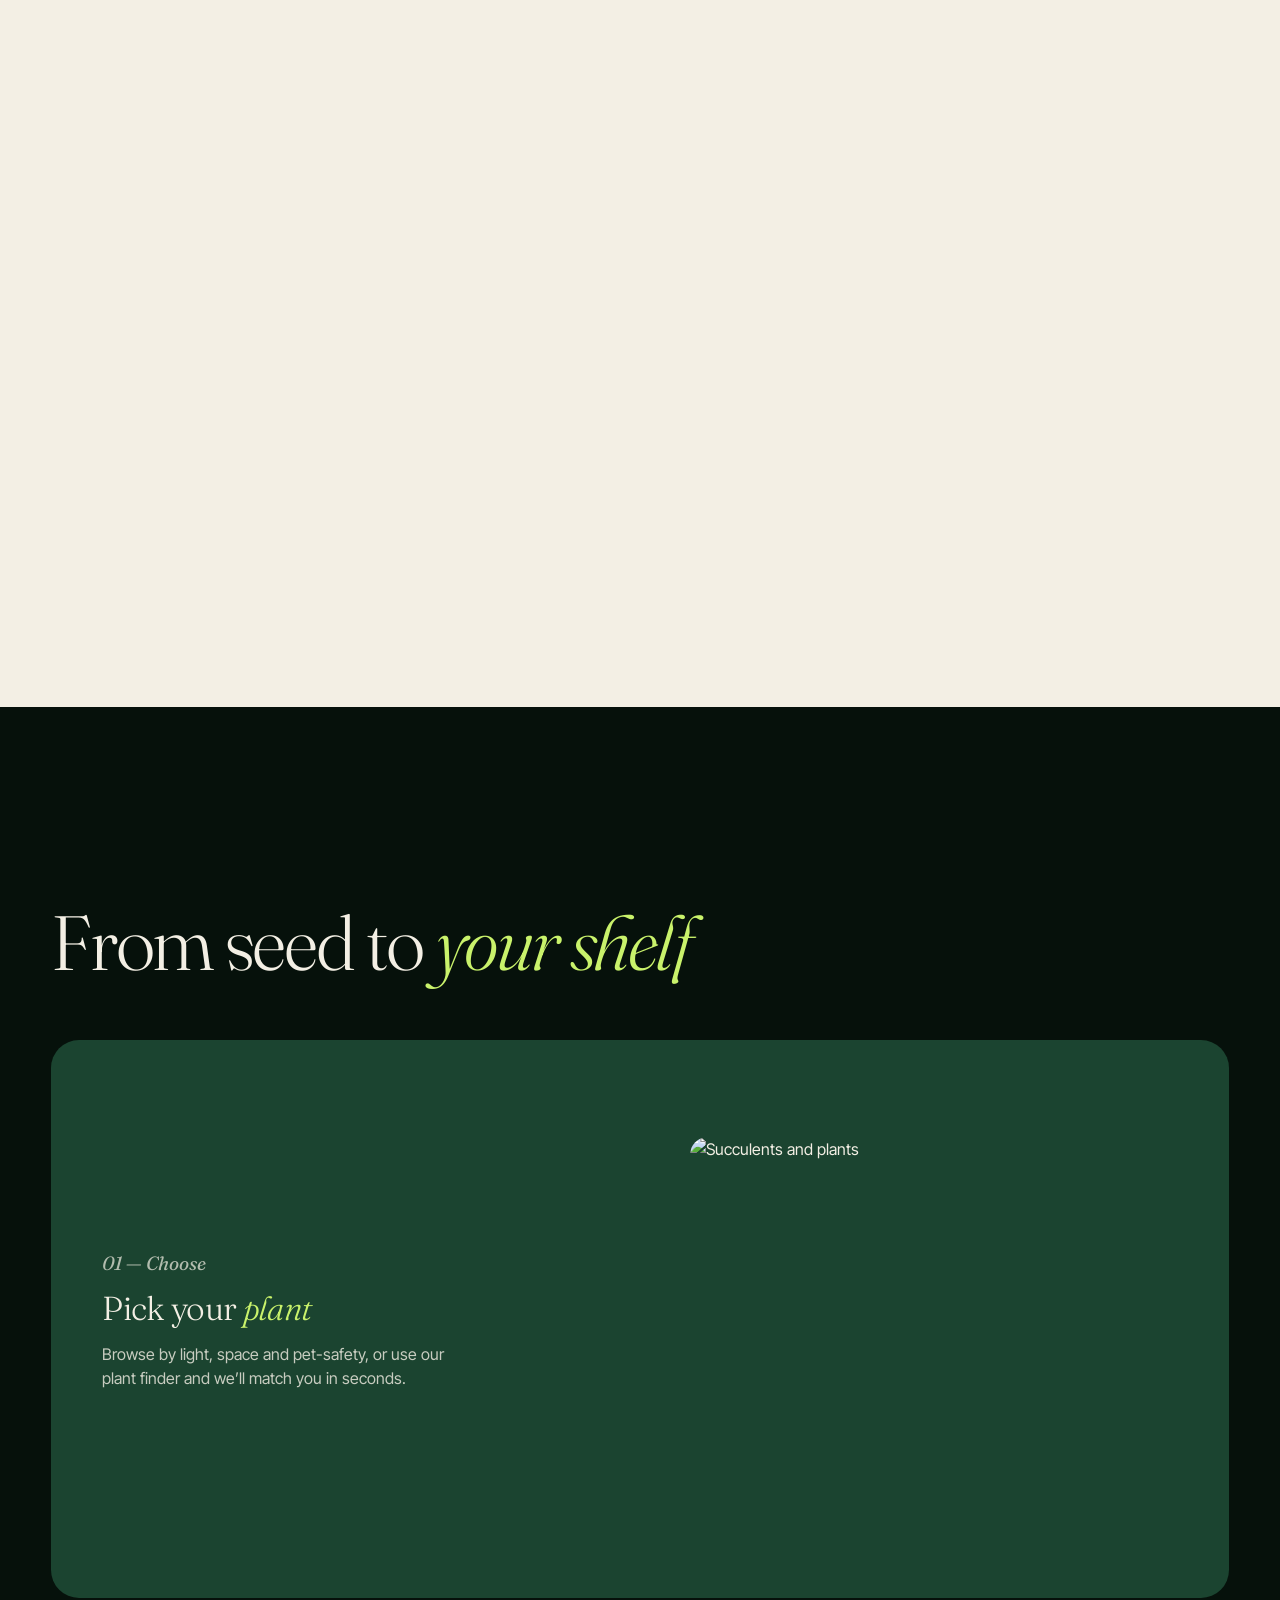
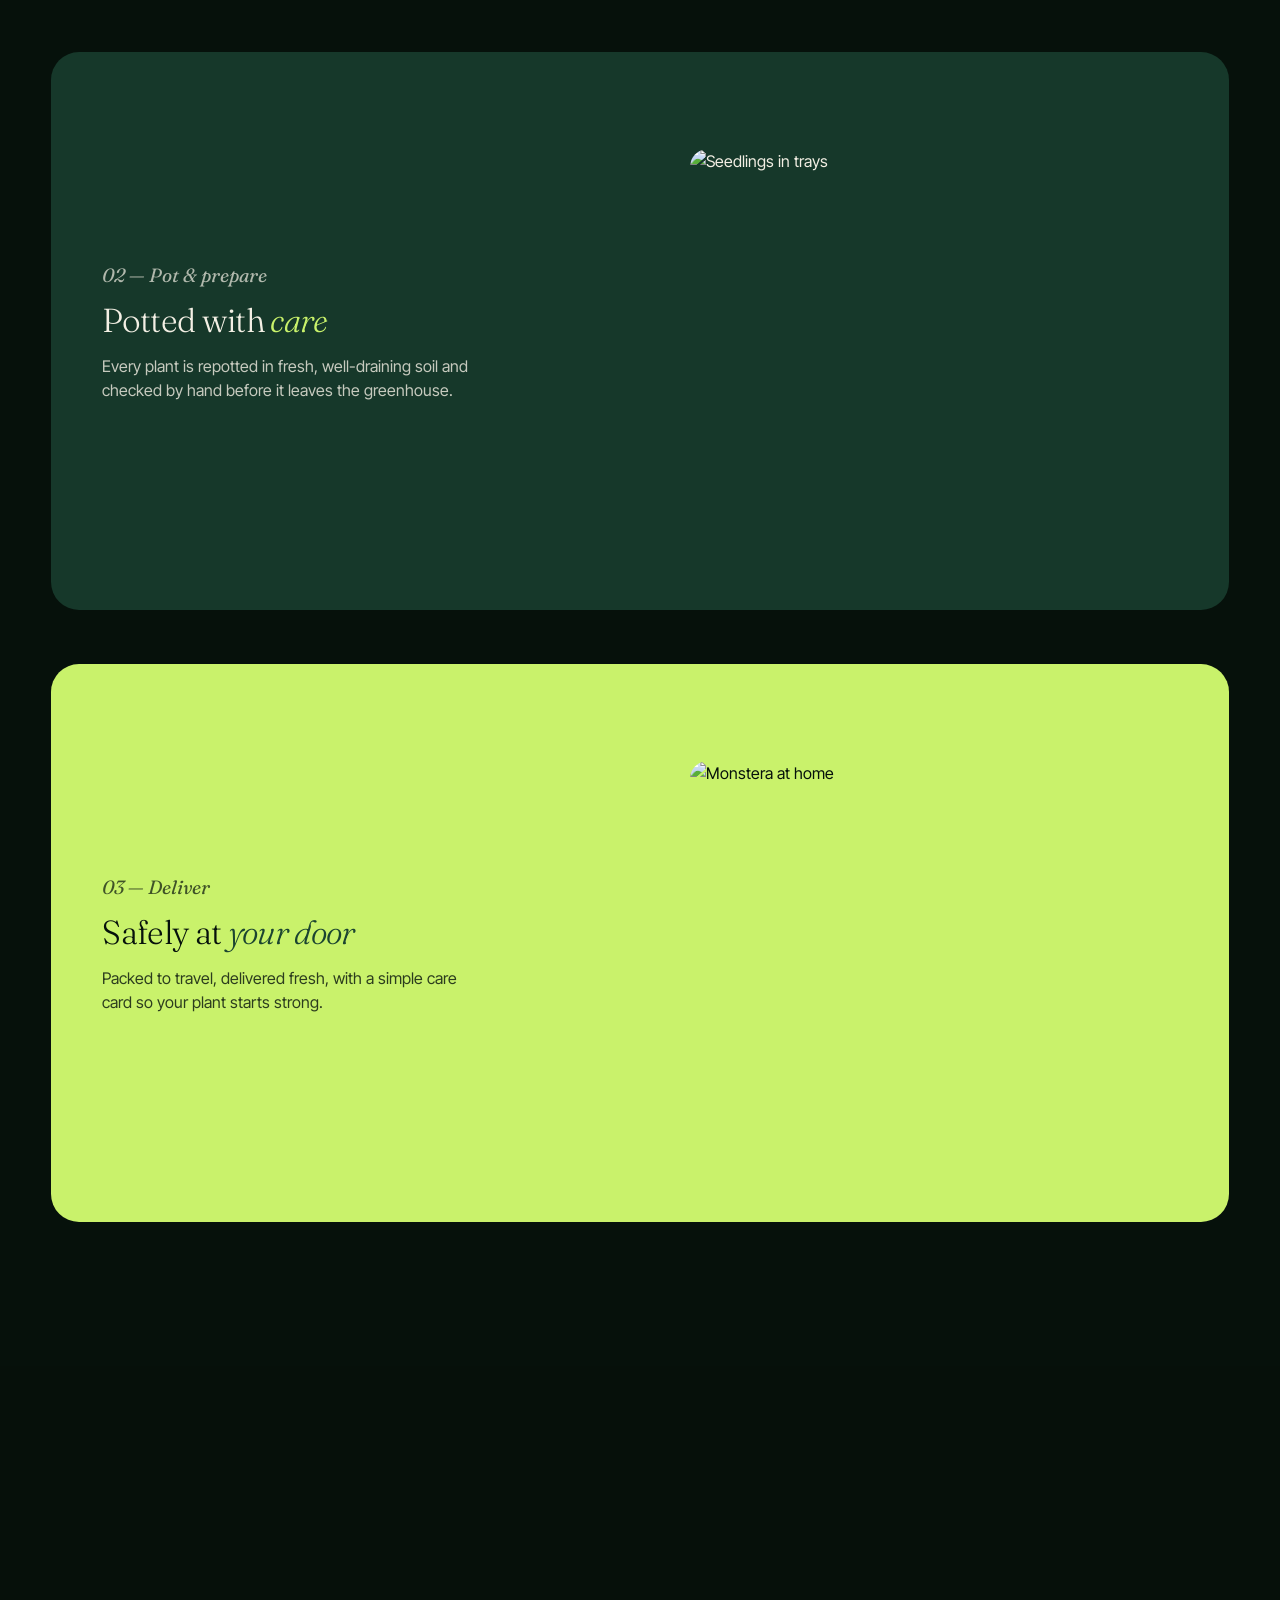
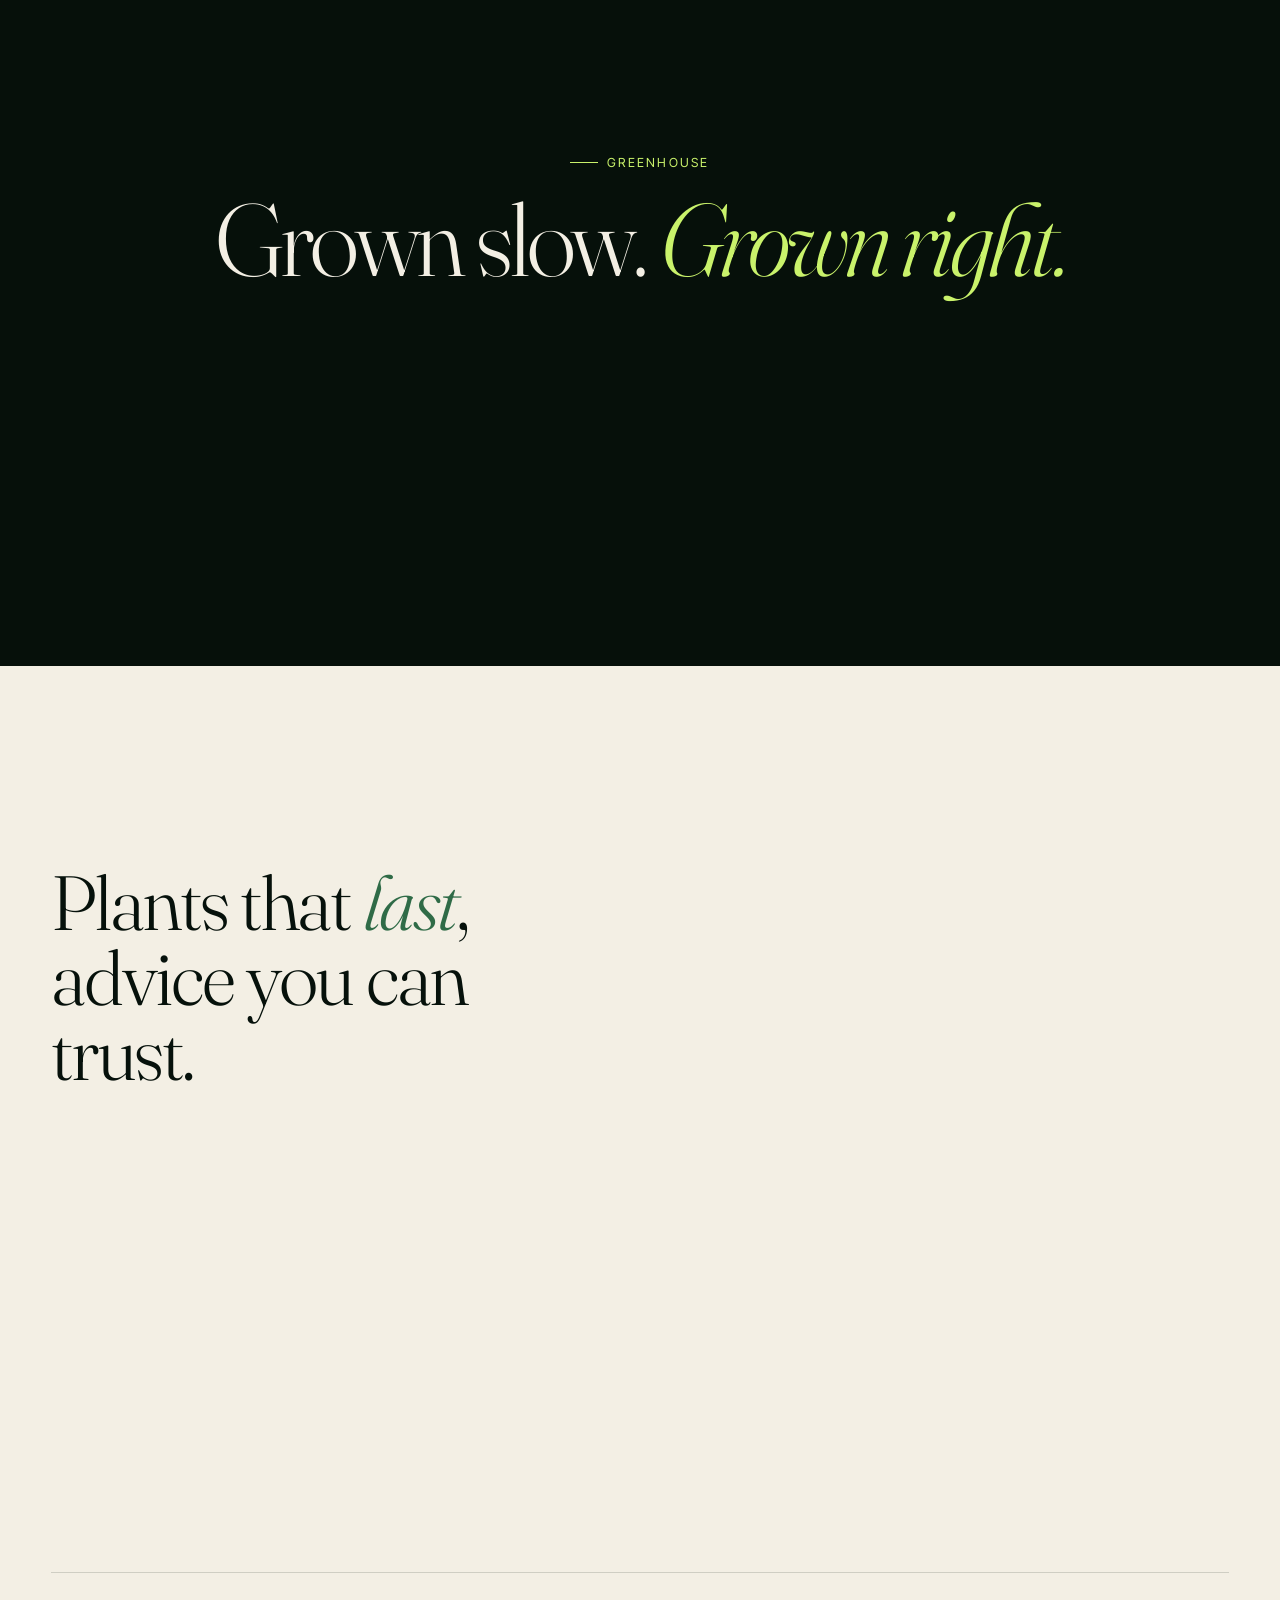
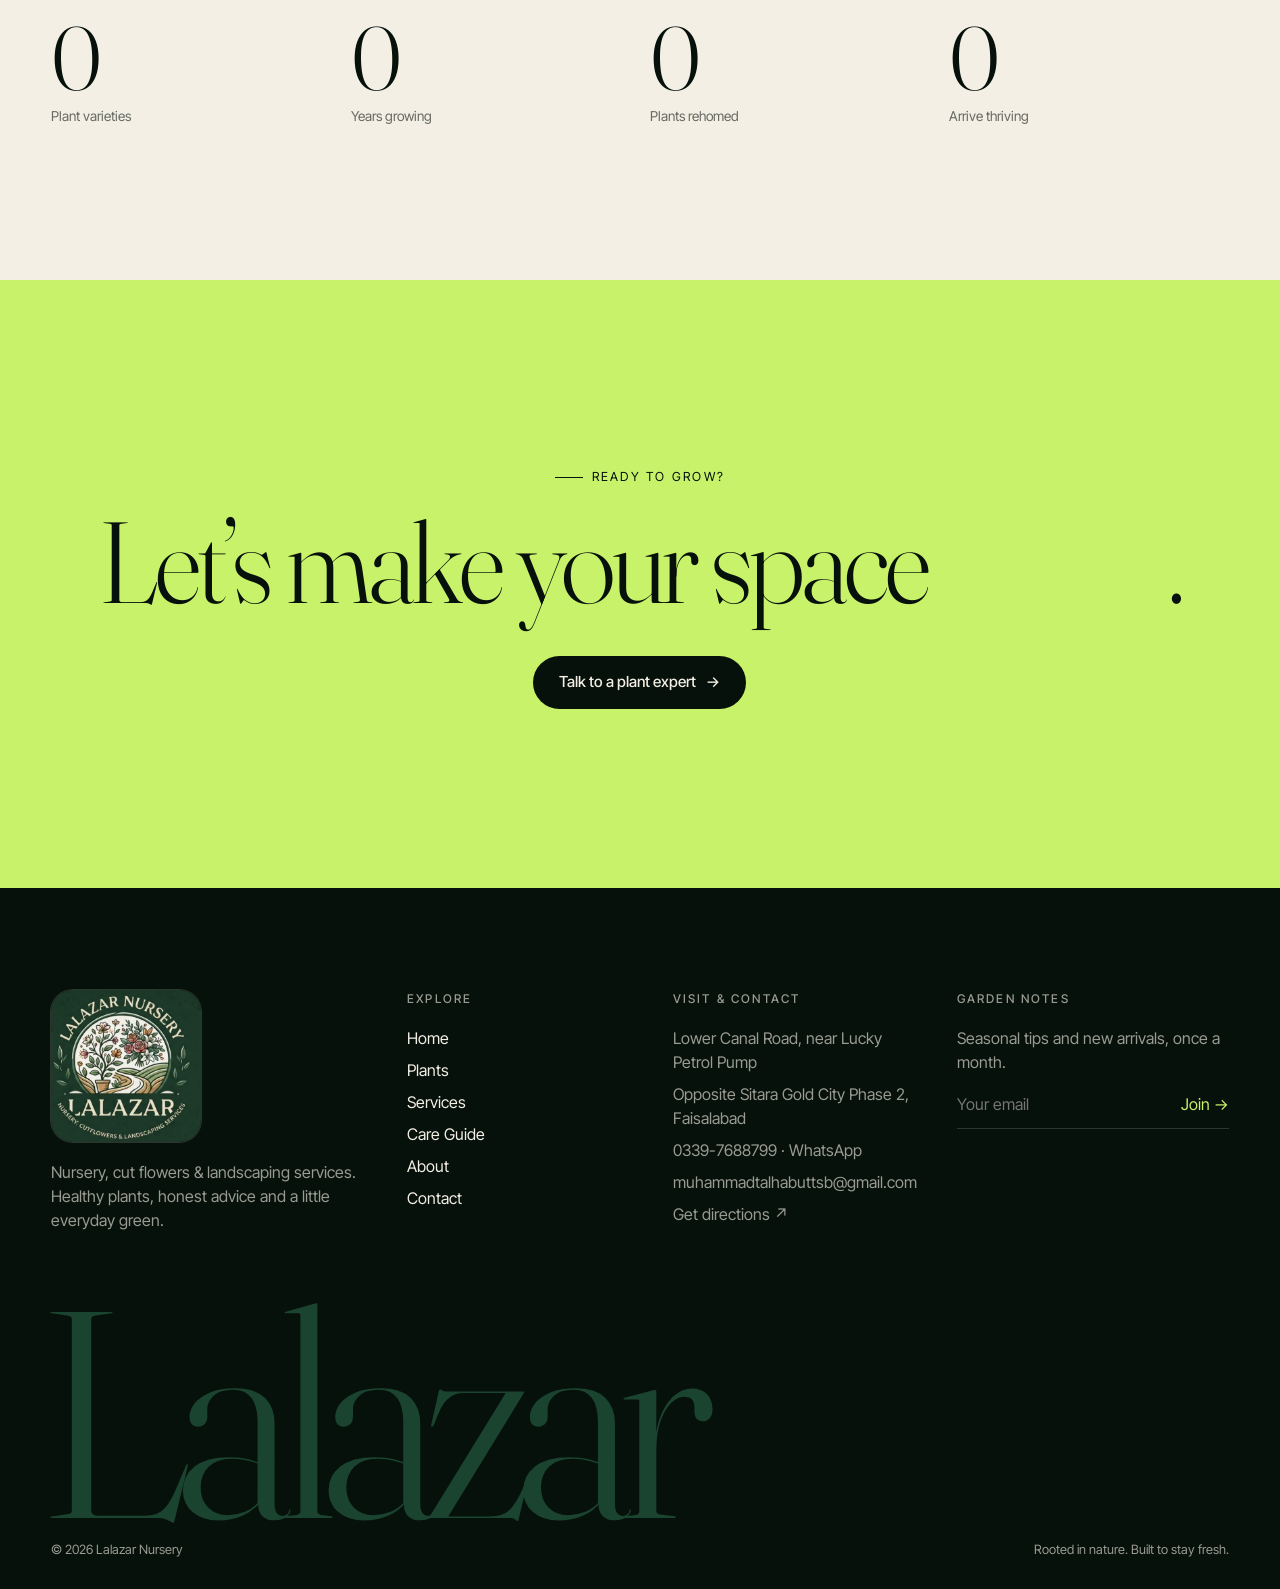
==== commit ee43e938: "Point Get directions and map to the real nursery location Co-Authored-By: Claude Sonnet 5.5 <noreply" ====
--- a/index.html
+++ b/index.html
@@ -10,7 +10,7 @@
 <link rel="preconnect" href="https://fonts.googleapis.com"><link rel="preconnect" href="https://fonts.gstatic.com" crossorigin>
 <link rel="preconnect" href="https://images.unsplash.com" crossorigin>
 <link href="https://fonts.googleapis.com/css2?family=Fraunces:ital,opsz,wght@0,9..144,300;0,9..144,400;1,9..144,300&family=Inter+Tight:wght@300;400;500;600&display=swap" rel="stylesheet">
-<link rel="stylesheet" href="css/style.css?v=17">
+<link rel="stylesheet" href="css/style.css?v=18">
 <script type="application/ld+json">{"@context":"https://schema.org","@type":"GardenStore","name":"Lalazar Nursery","description":"Nursery, cut flowers and landscaping services in Faisalabad.","telephone":"+92-339-7688799","email":"muhammadtalhabuttsb@gmail.com","founder":{"@type":"Person","name":"Muhammad Talha Butt"},"address":{"@type":"PostalAddress","streetAddress":"Lower Canal Road, near Lucky Petrol Pump, opposite Sitara Gold City Phase 2","addressLocality":"Faisalabad","addressCountry":"PK"}}</script>
 </head>
 <body>
@@ -127,8 +127,8 @@
 <script src="https://cdnjs.cloudflare.com/ajax/libs/gsap/3.12.5/gsap.min.js"></script>
 <script src="https://cdnjs.cloudflare.com/ajax/libs/gsap/3.12.5/ScrollTrigger.min.js"></script>
 <script src="https://cdn.jsdelivr.net/npm/lenis@1.1.13/dist/lenis.min.js"></script>
-<script src="js/data.js?v=17"></script>
-<script src="js/main.js?v=17"></script>
-<script src="js/home.js?v=17"></script>
+<script src="js/data.js?v=18"></script>
+<script src="js/main.js?v=18"></script>
+<script src="js/home.js?v=18"></script>
 </body>
 </html>
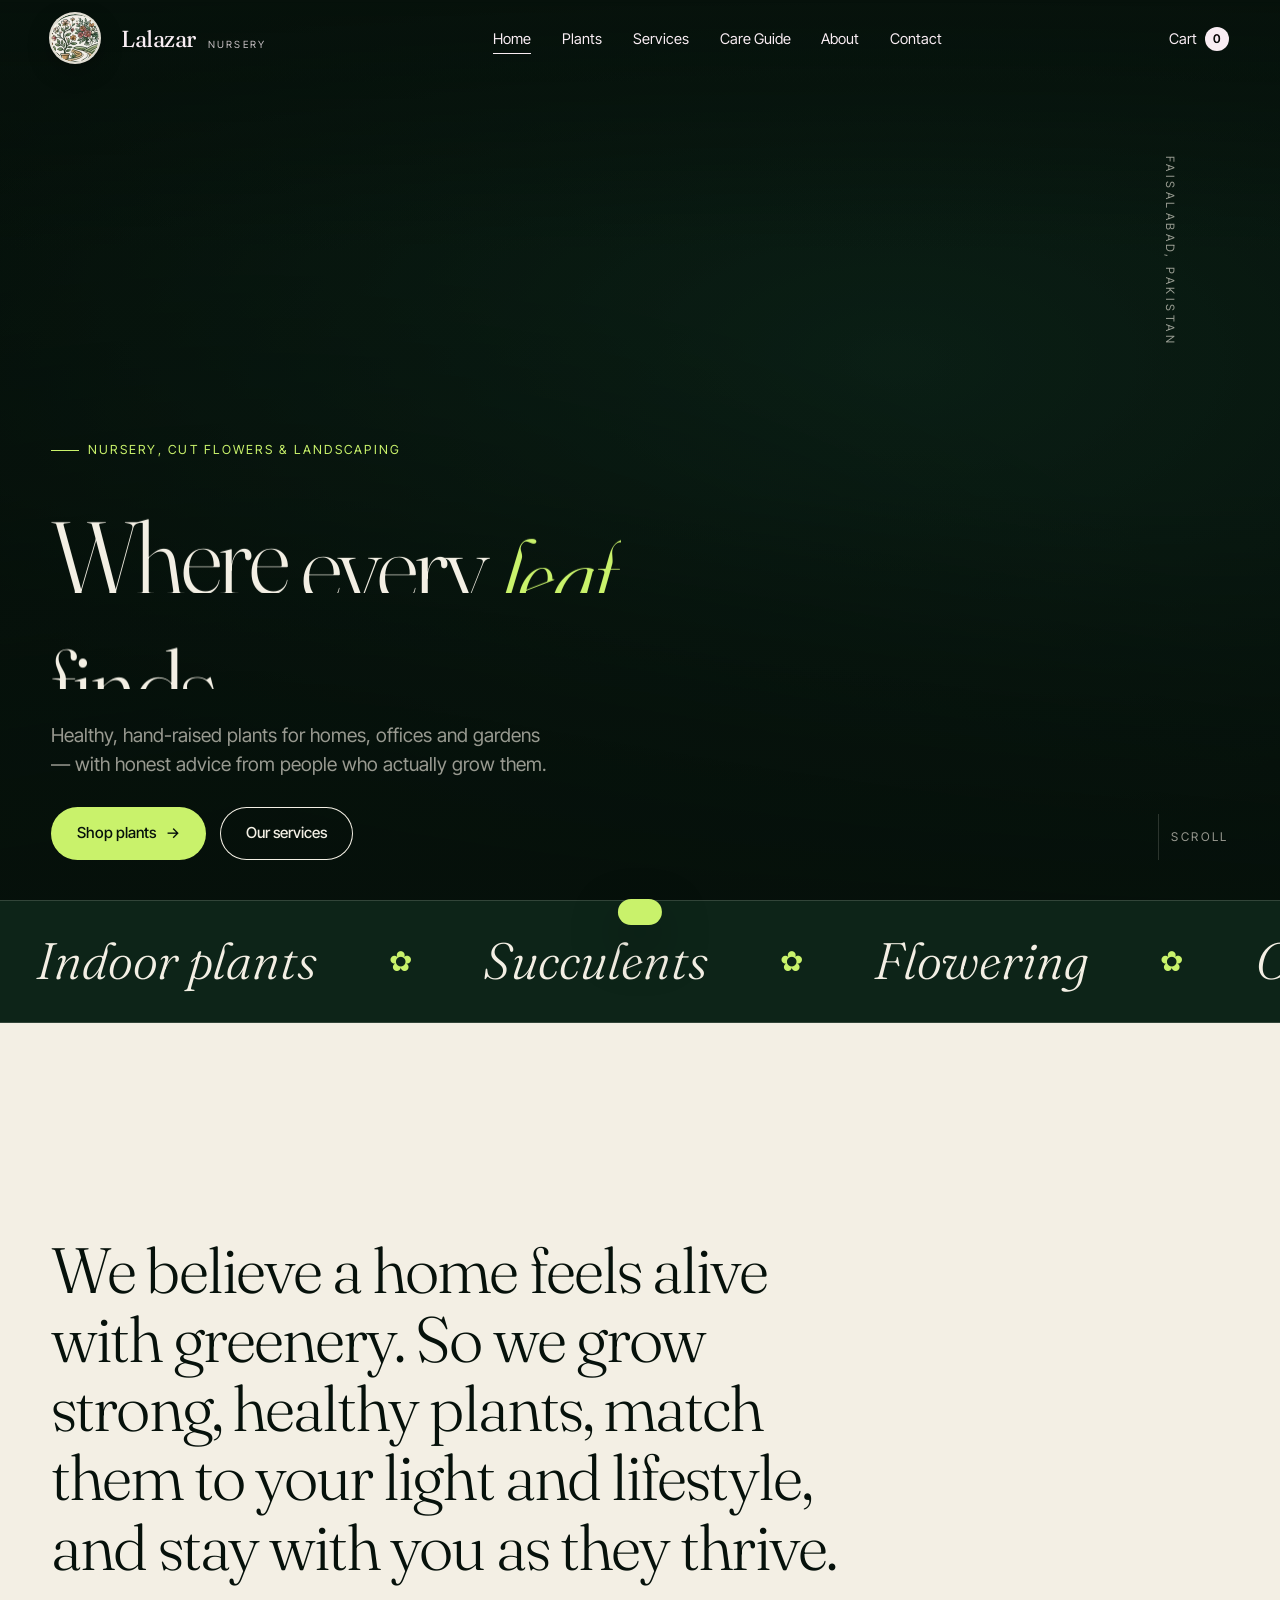
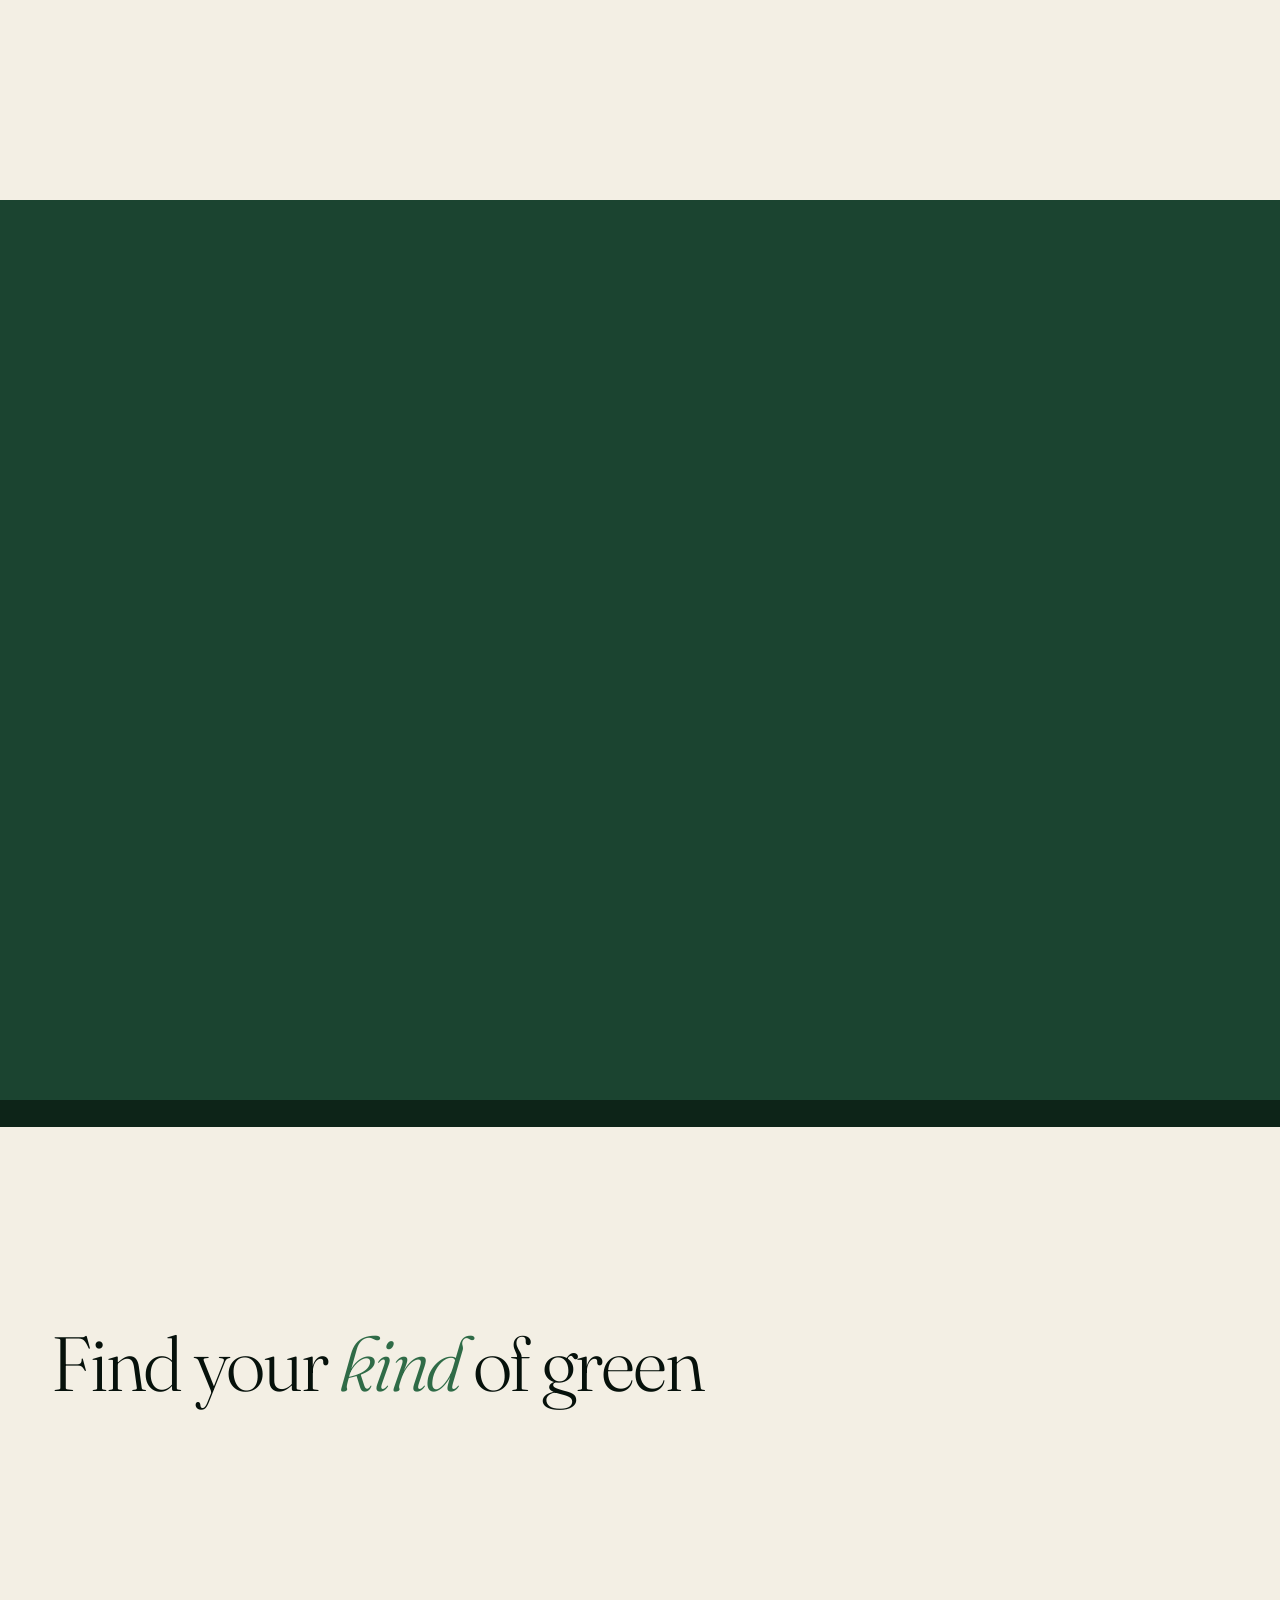
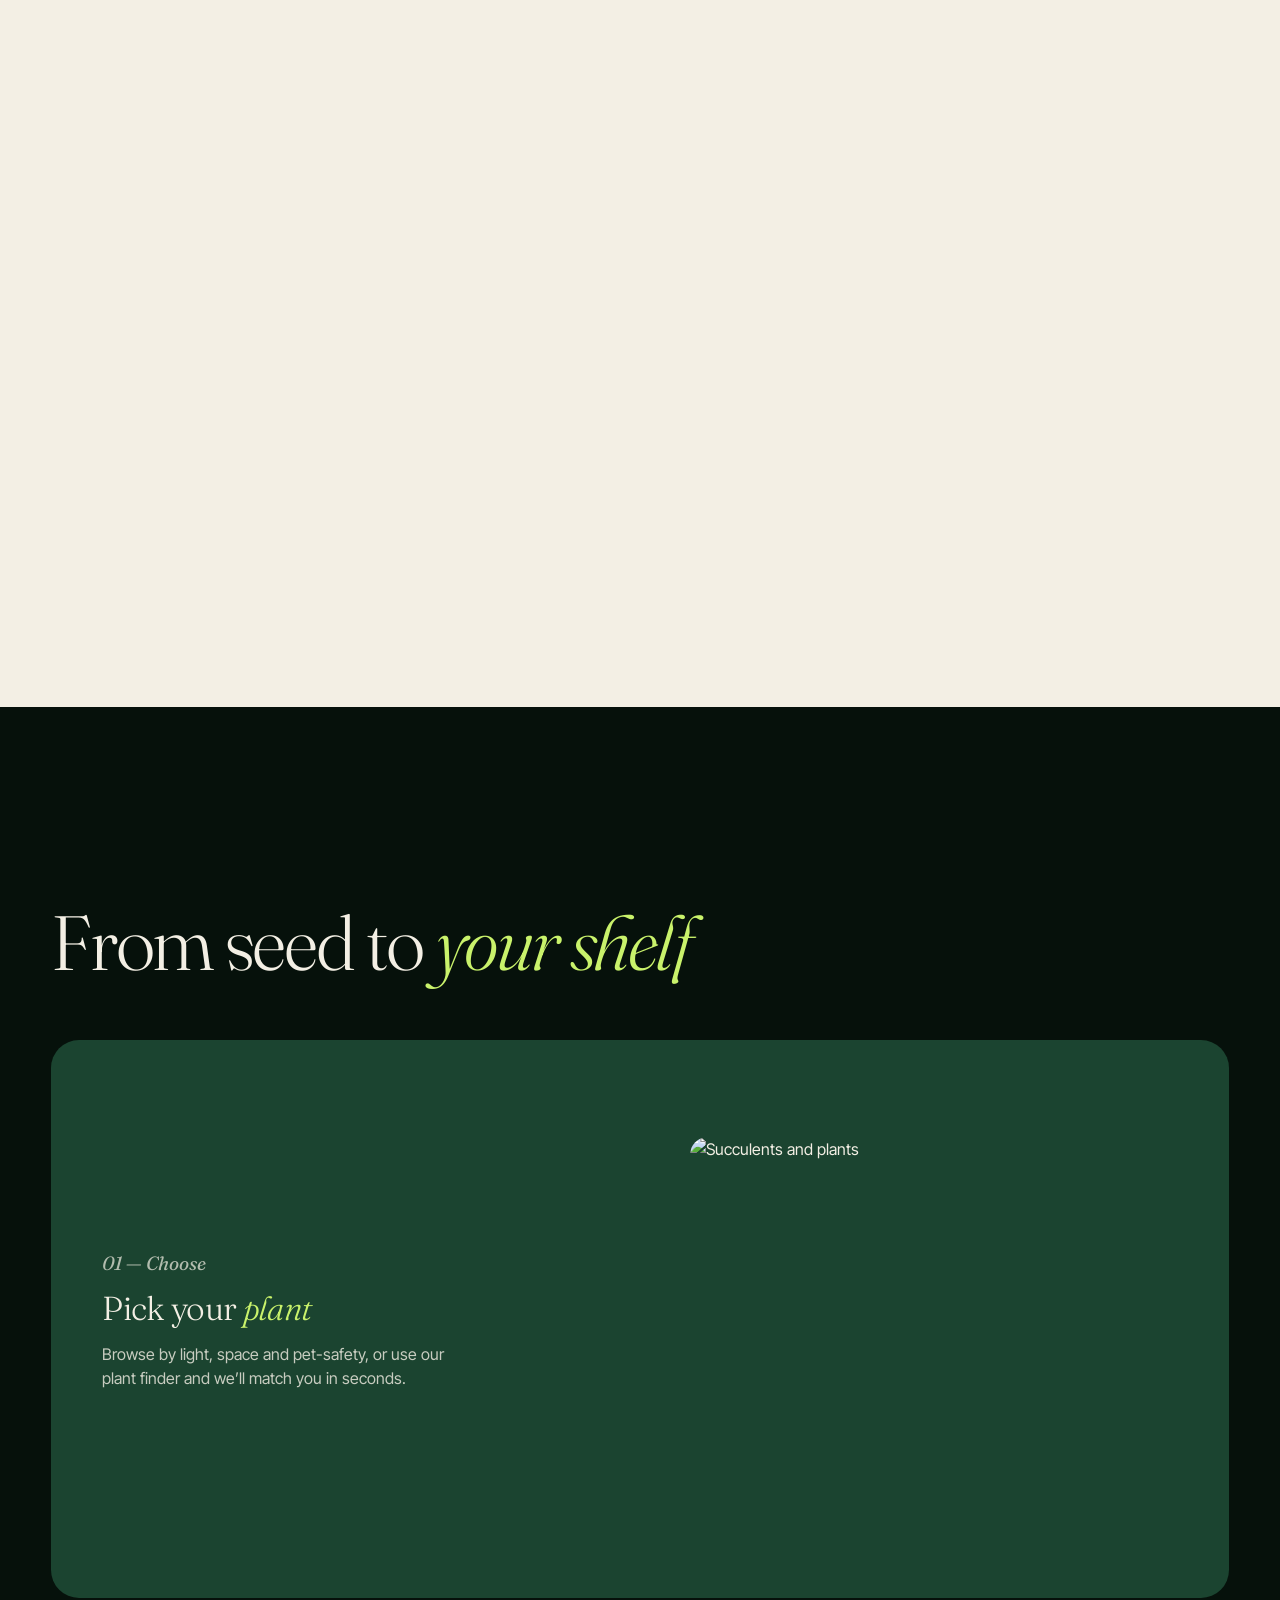
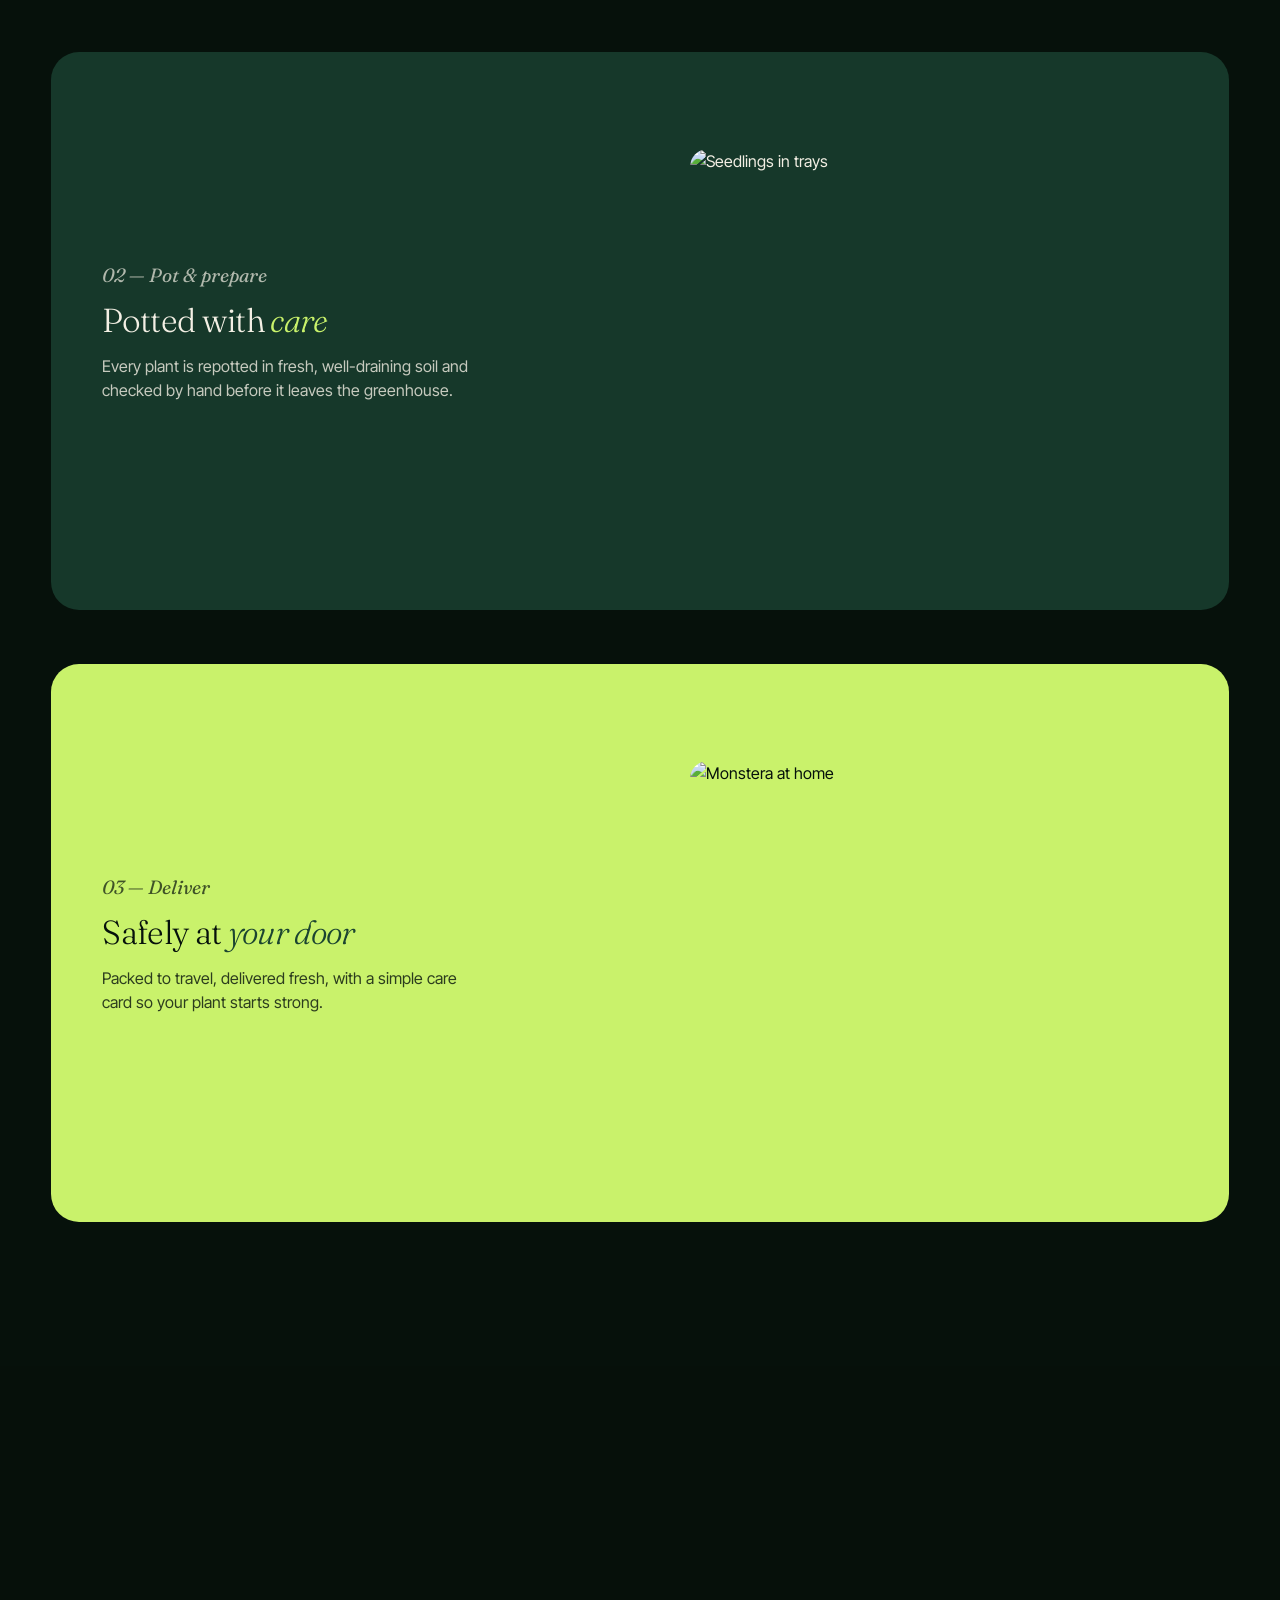
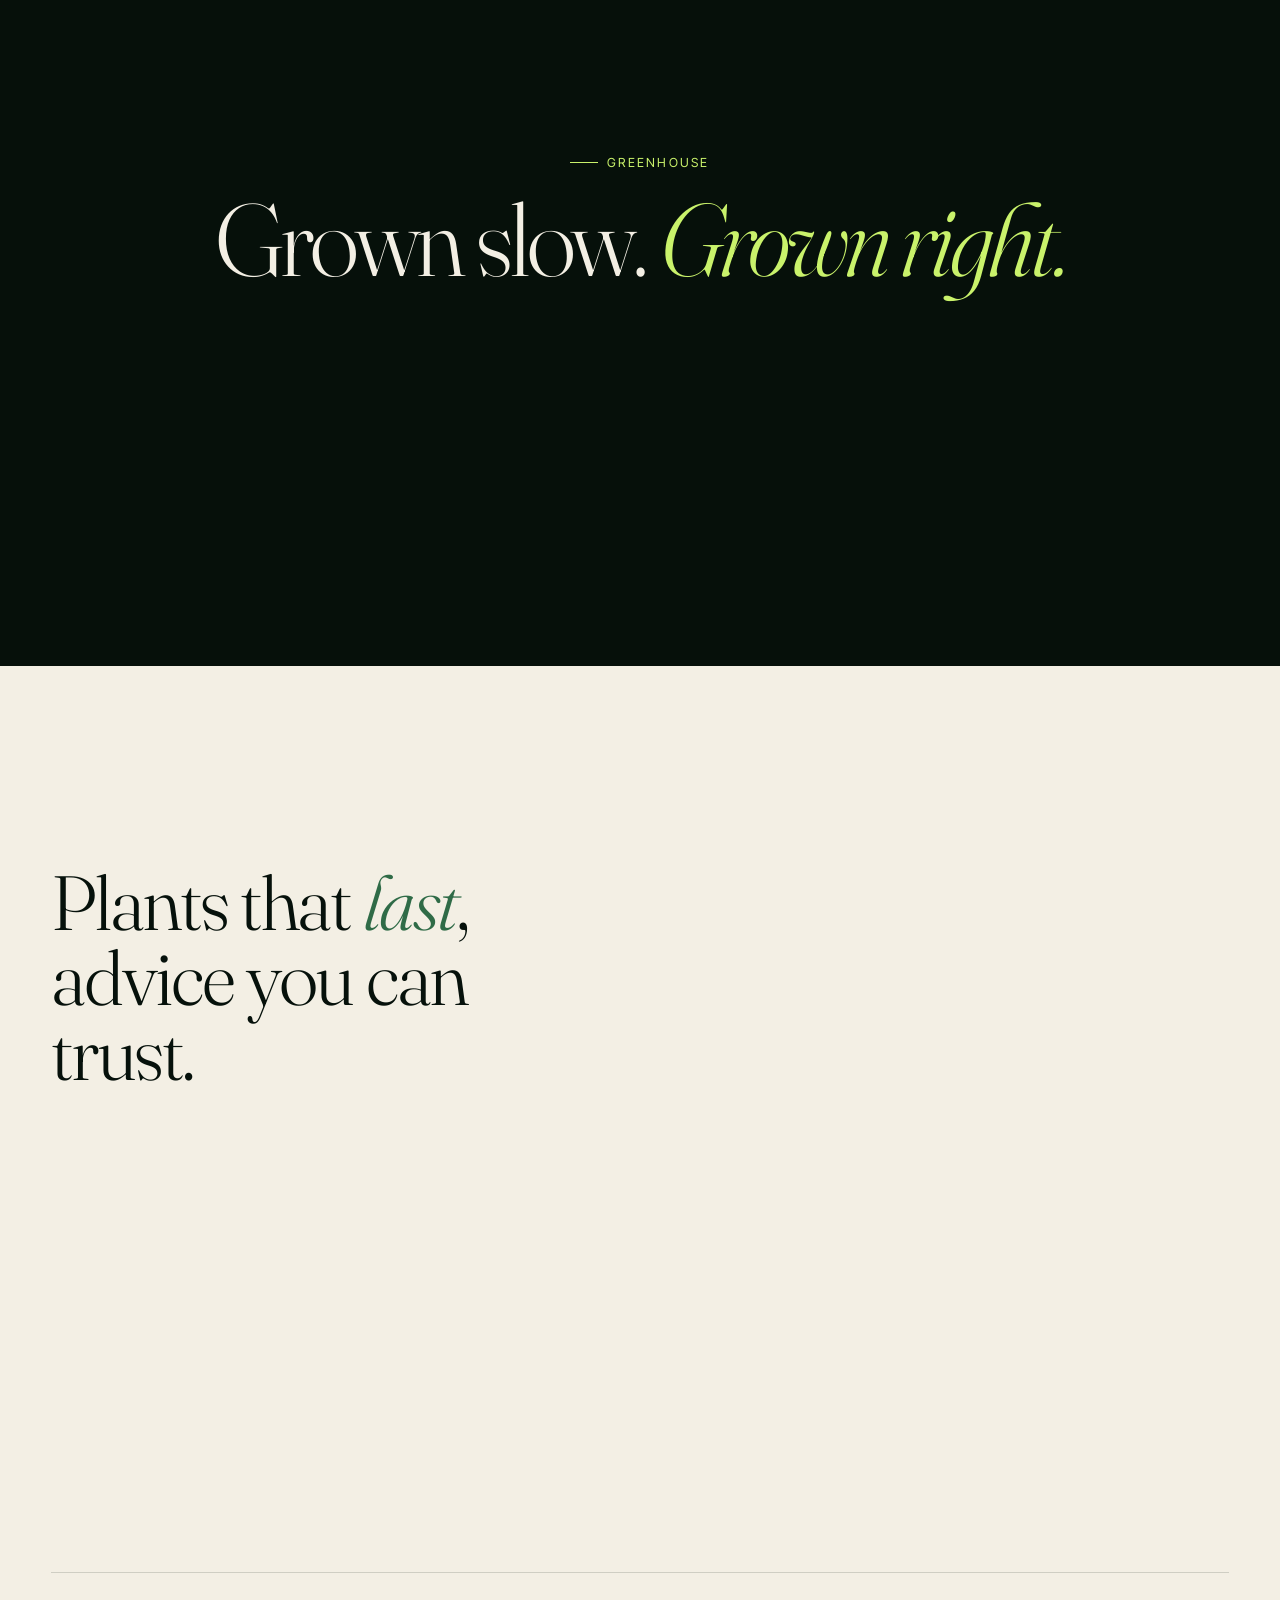
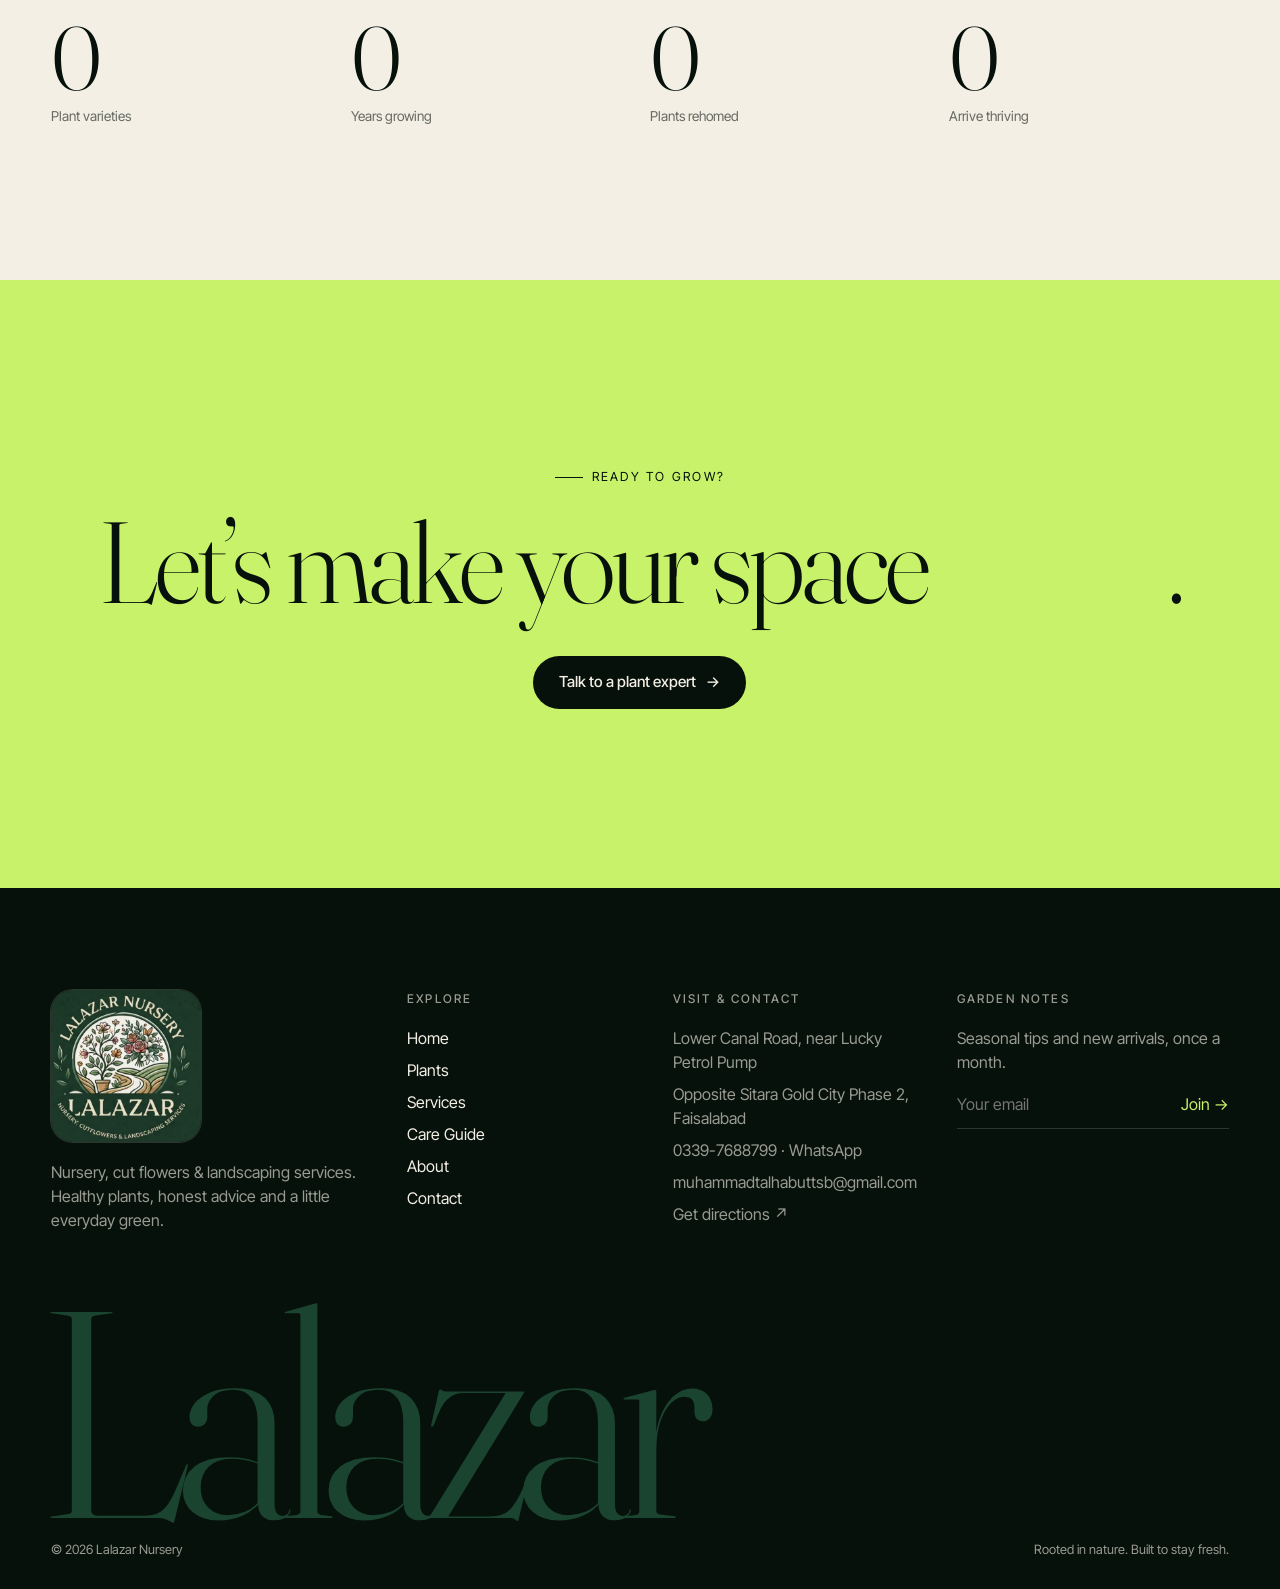
==== commit 65f9c751: "Replace catalogue with the nursery's own plants and prices; remove variety labels - 16 plants with r" ====
--- a/index.html
+++ b/index.html
@@ -10,7 +10,7 @@
 <link rel="preconnect" href="https://fonts.googleapis.com"><link rel="preconnect" href="https://fonts.gstatic.com" crossorigin>
 <link rel="preconnect" href="https://images.unsplash.com" crossorigin>
 <link href="https://fonts.googleapis.com/css2?family=Fraunces:ital,opsz,wght@0,9..144,300;0,9..144,400;1,9..144,300&family=Inter+Tight:wght@300;400;500;600&display=swap" rel="stylesheet">
-<link rel="stylesheet" href="css/style.css?v=18">
+<link rel="stylesheet" href="css/style.css?v=20">
 <script type="application/ld+json">{"@context":"https://schema.org","@type":"GardenStore","name":"Lalazar Nursery","description":"Nursery, cut flowers and landscaping services in Faisalabad.","telephone":"+92-339-7688799","email":"muhammadtalhabuttsb@gmail.com","founder":{"@type":"Person","name":"Muhammad Talha Butt"},"address":{"@type":"PostalAddress","streetAddress":"Lower Canal Road, near Lucky Petrol Pump, opposite Sitara Gold City Phase 2","addressLocality":"Faisalabad","addressCountry":"PK"}}</script>
 </head>
 <body>
@@ -127,8 +127,8 @@
 <script src="https://cdnjs.cloudflare.com/ajax/libs/gsap/3.12.5/gsap.min.js"></script>
 <script src="https://cdnjs.cloudflare.com/ajax/libs/gsap/3.12.5/ScrollTrigger.min.js"></script>
 <script src="https://cdn.jsdelivr.net/npm/lenis@1.1.13/dist/lenis.min.js"></script>
-<script src="js/data.js?v=18"></script>
-<script src="js/main.js?v=18"></script>
-<script src="js/home.js?v=18"></script>
+<script src="js/data.js?v=20"></script>
+<script src="js/main.js?v=20"></script>
+<script src="js/home.js?v=20"></script>
 </body>
 </html>
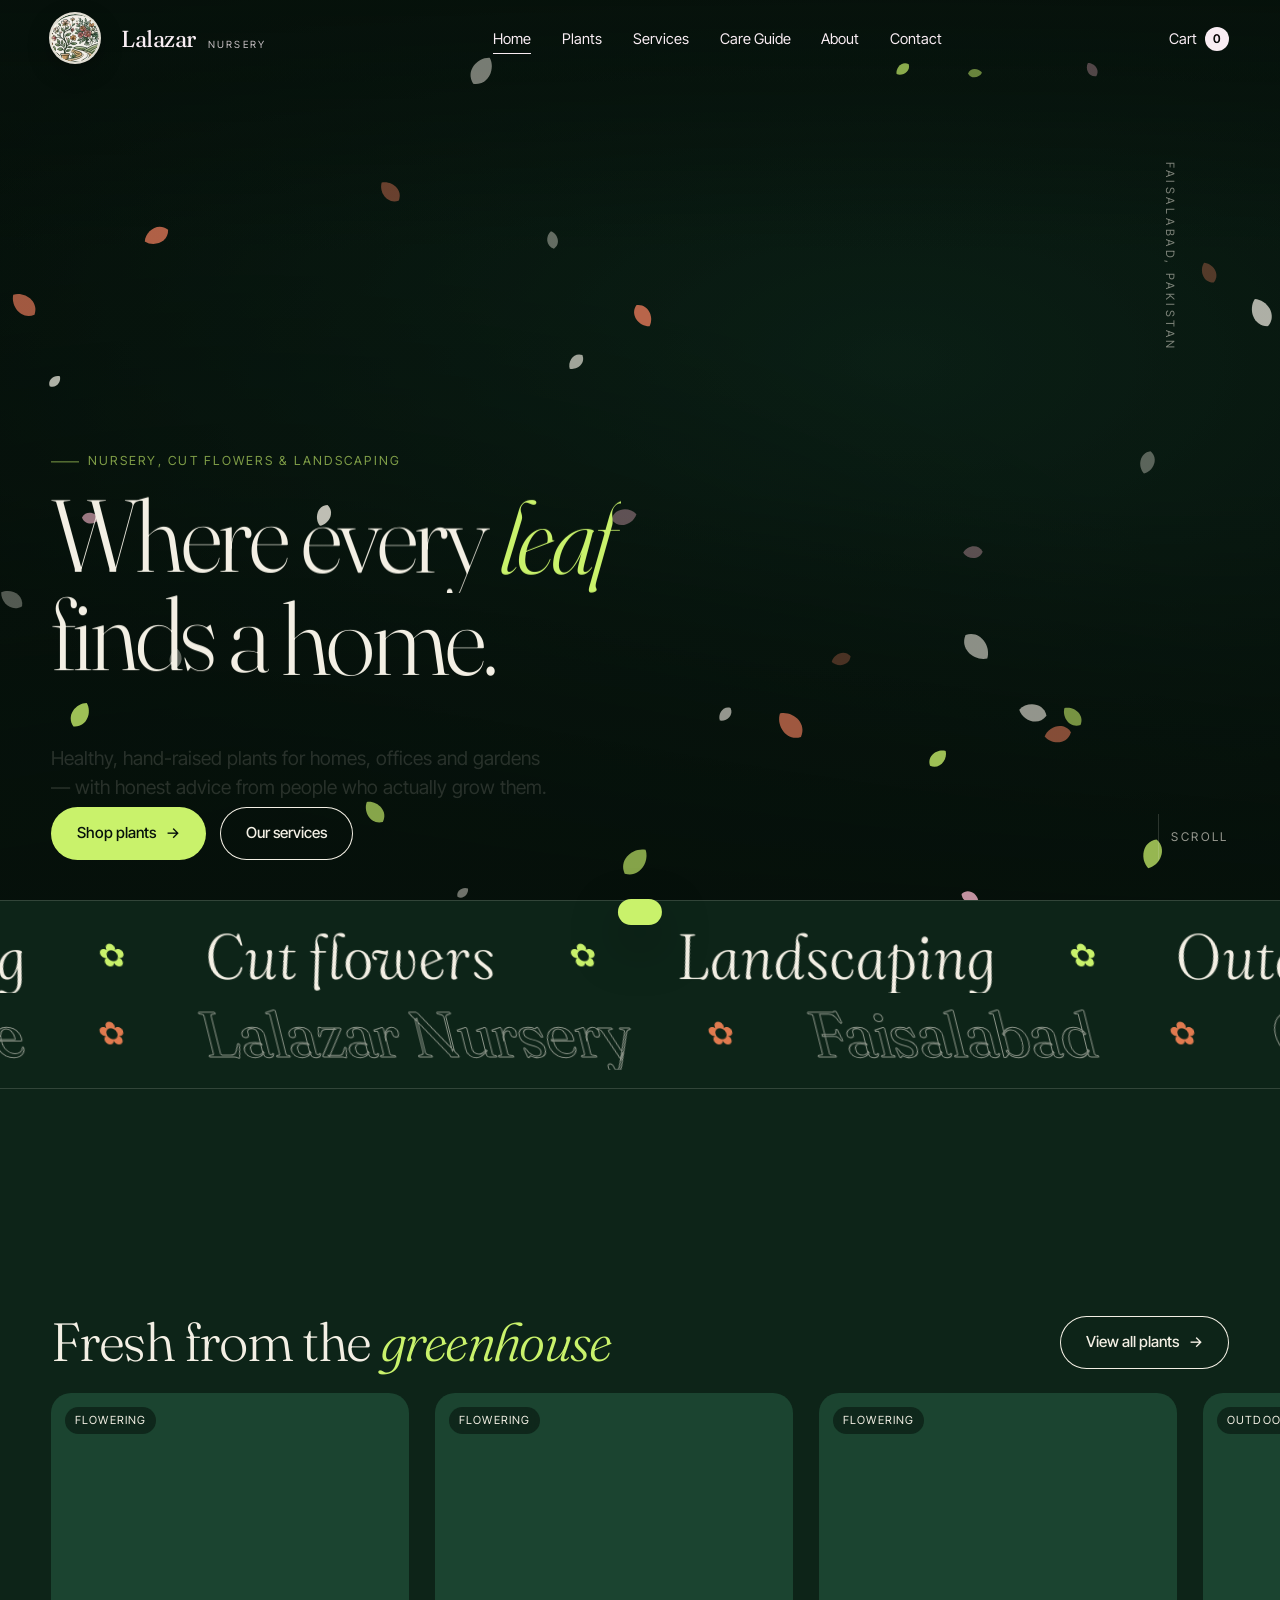
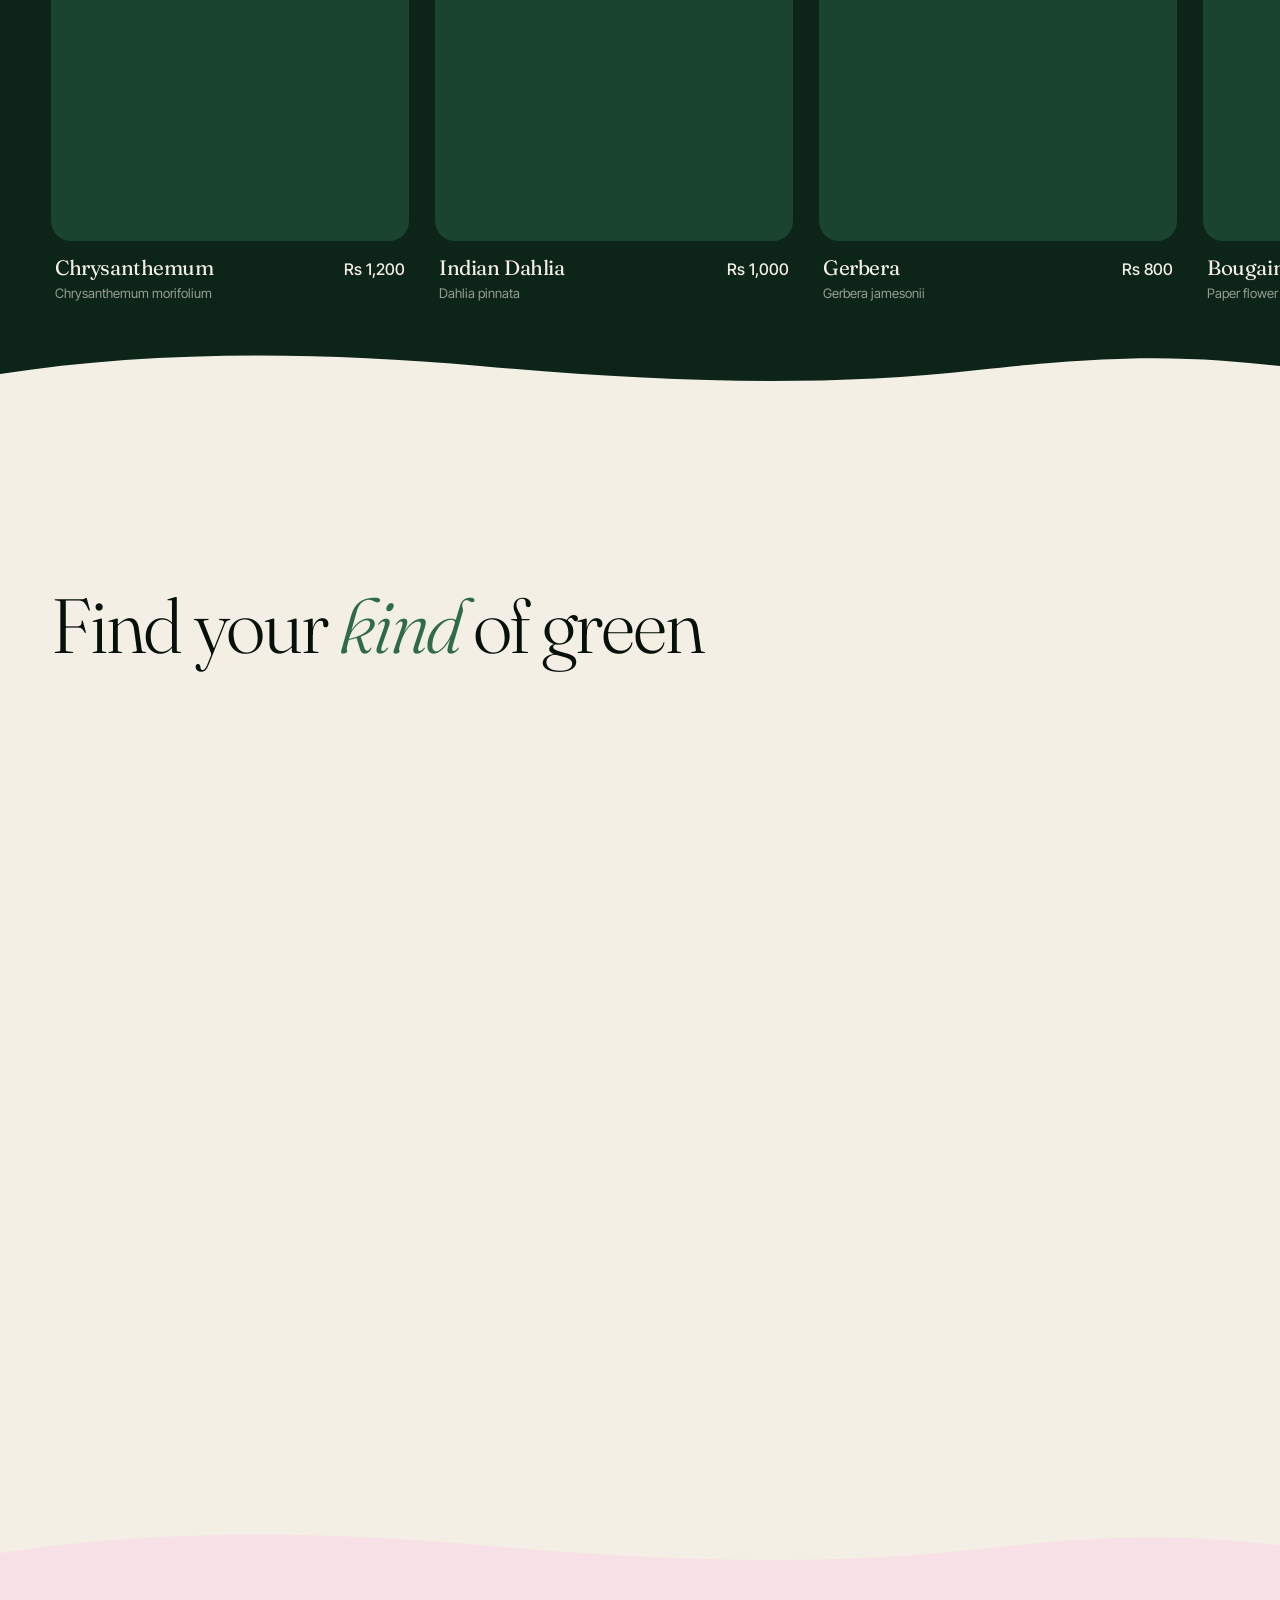
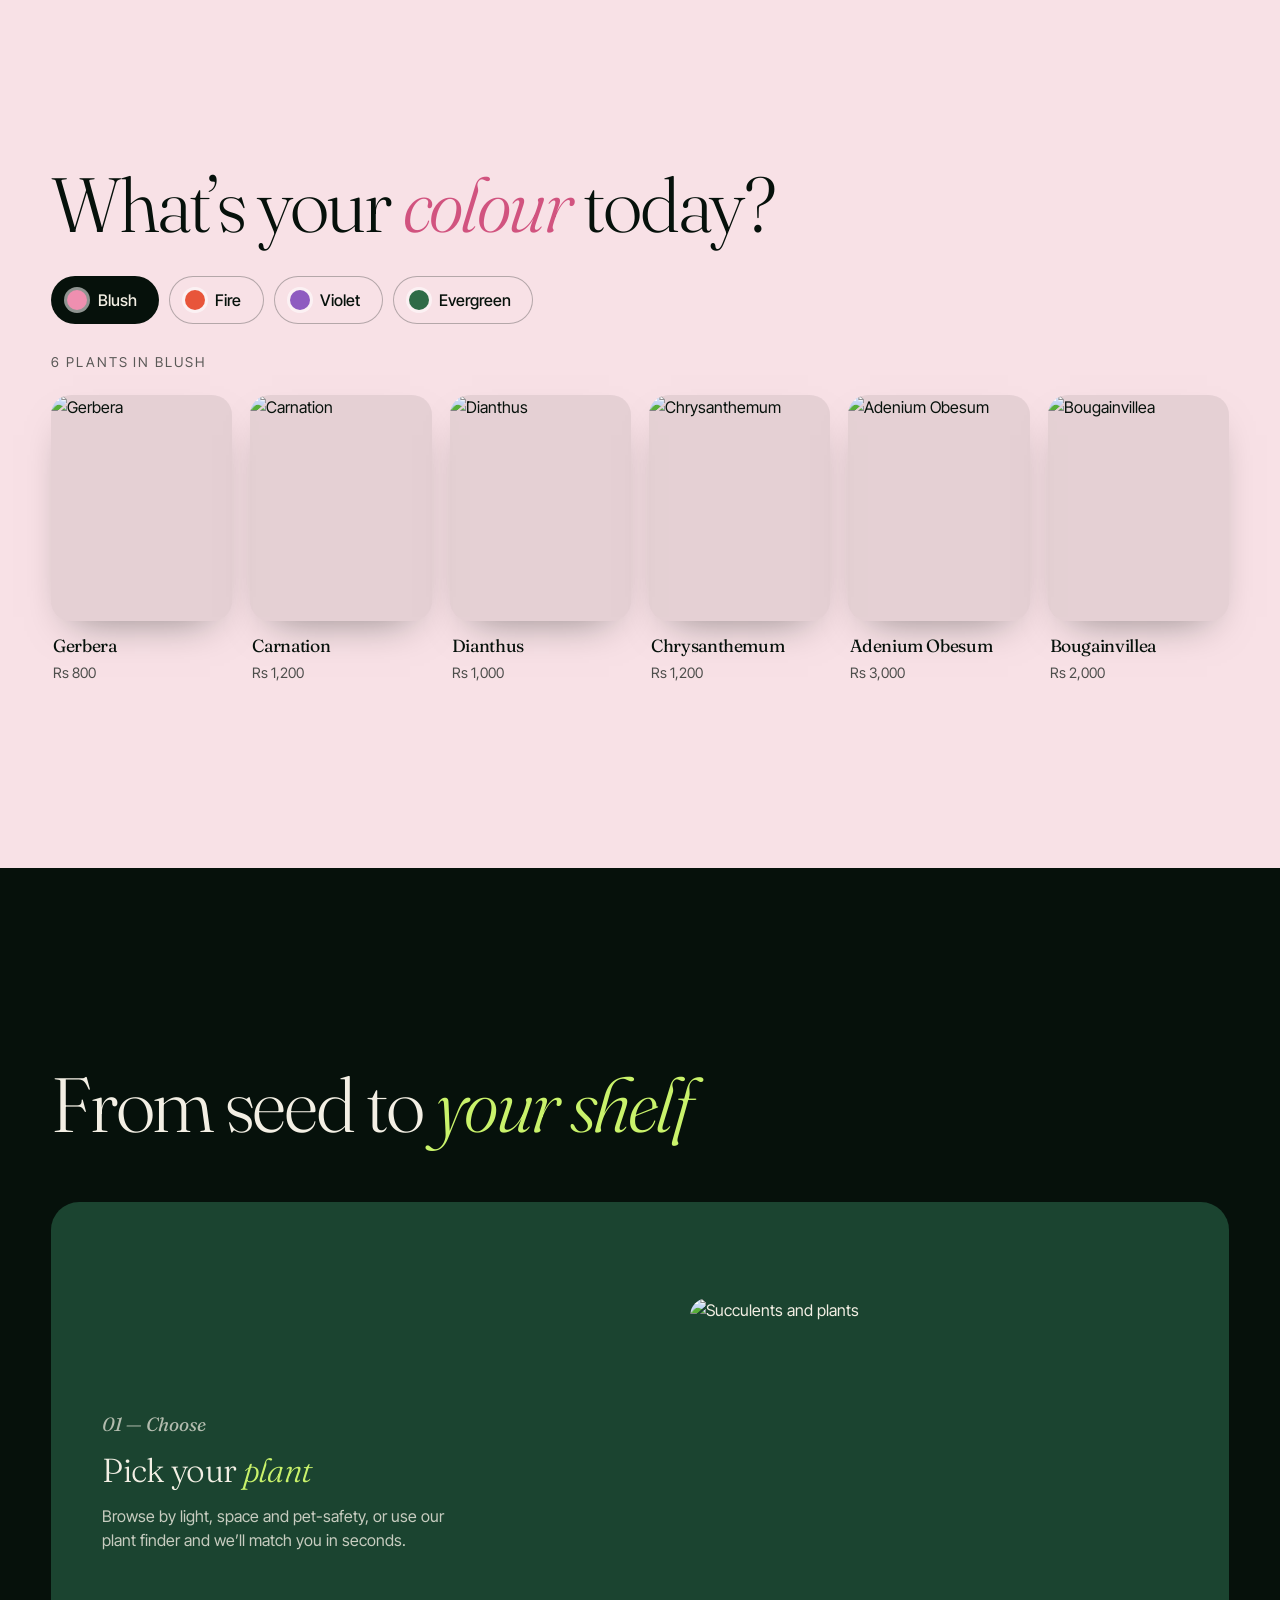
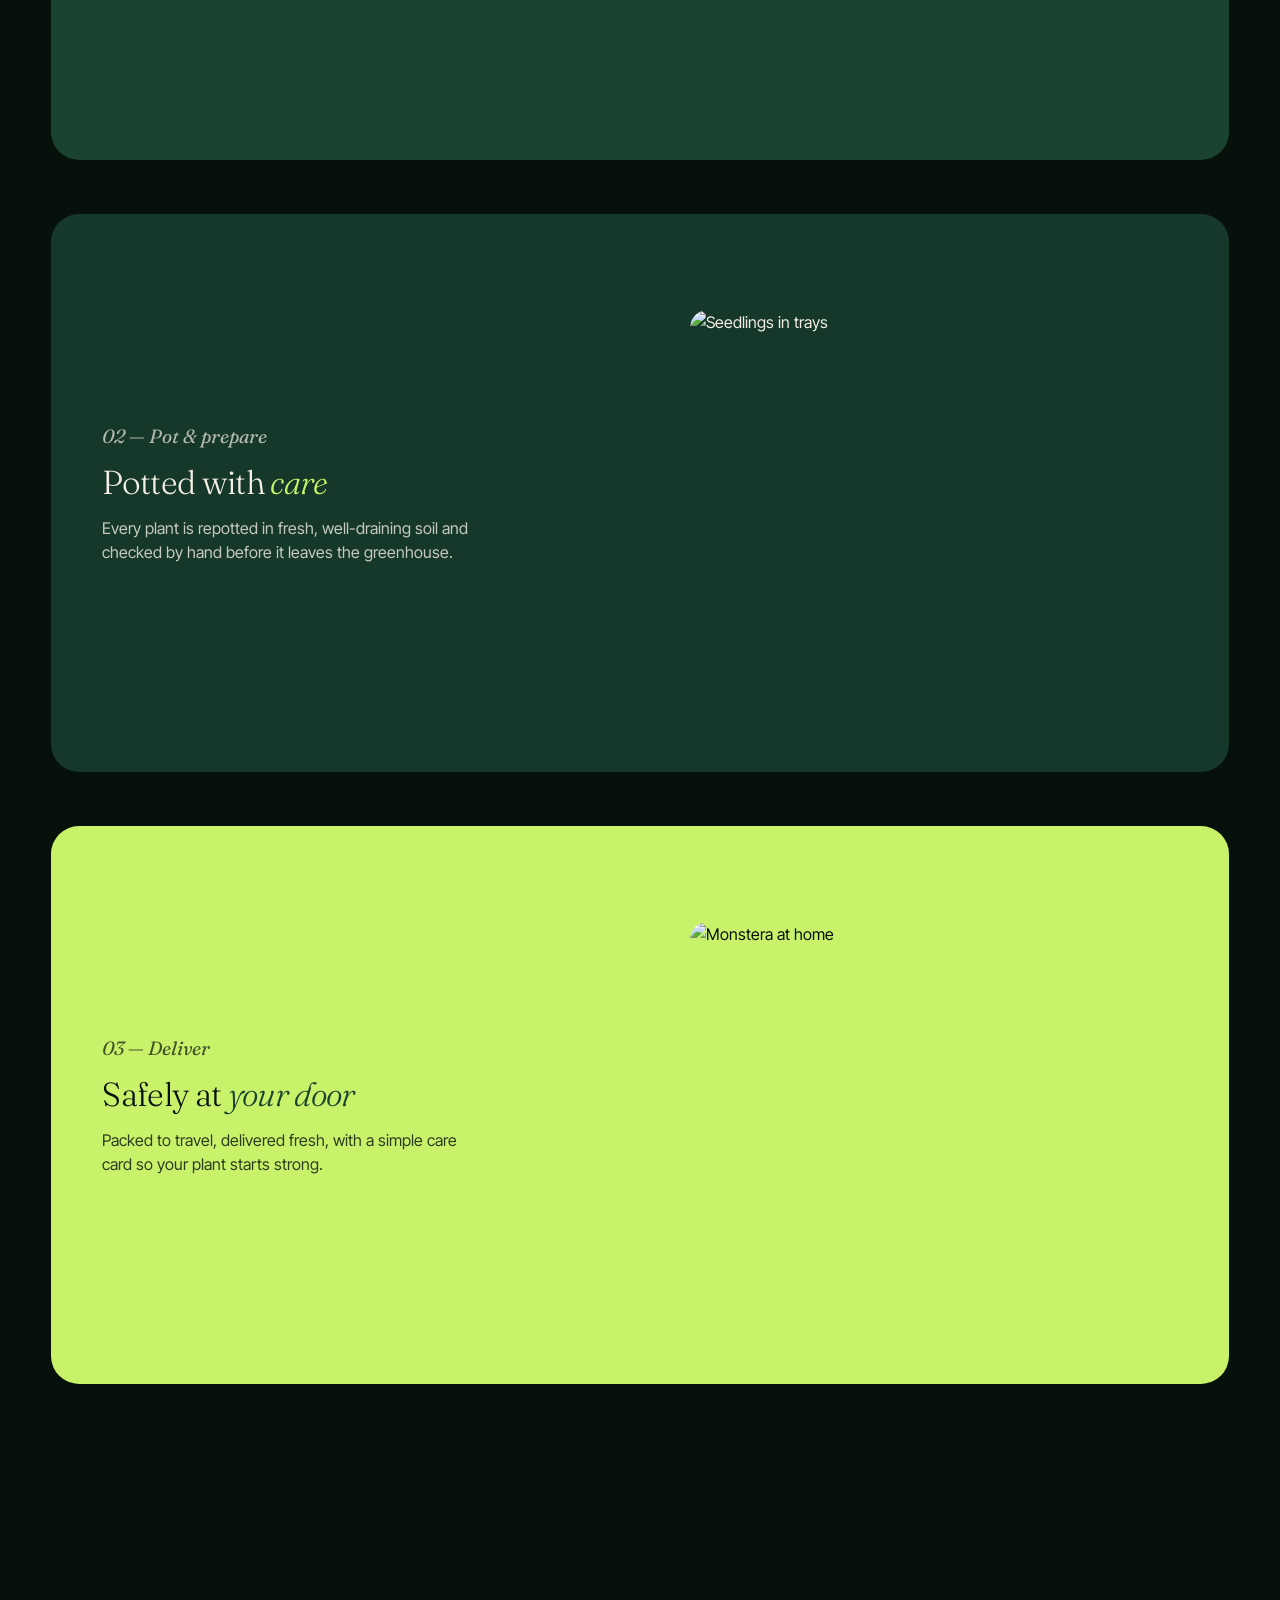
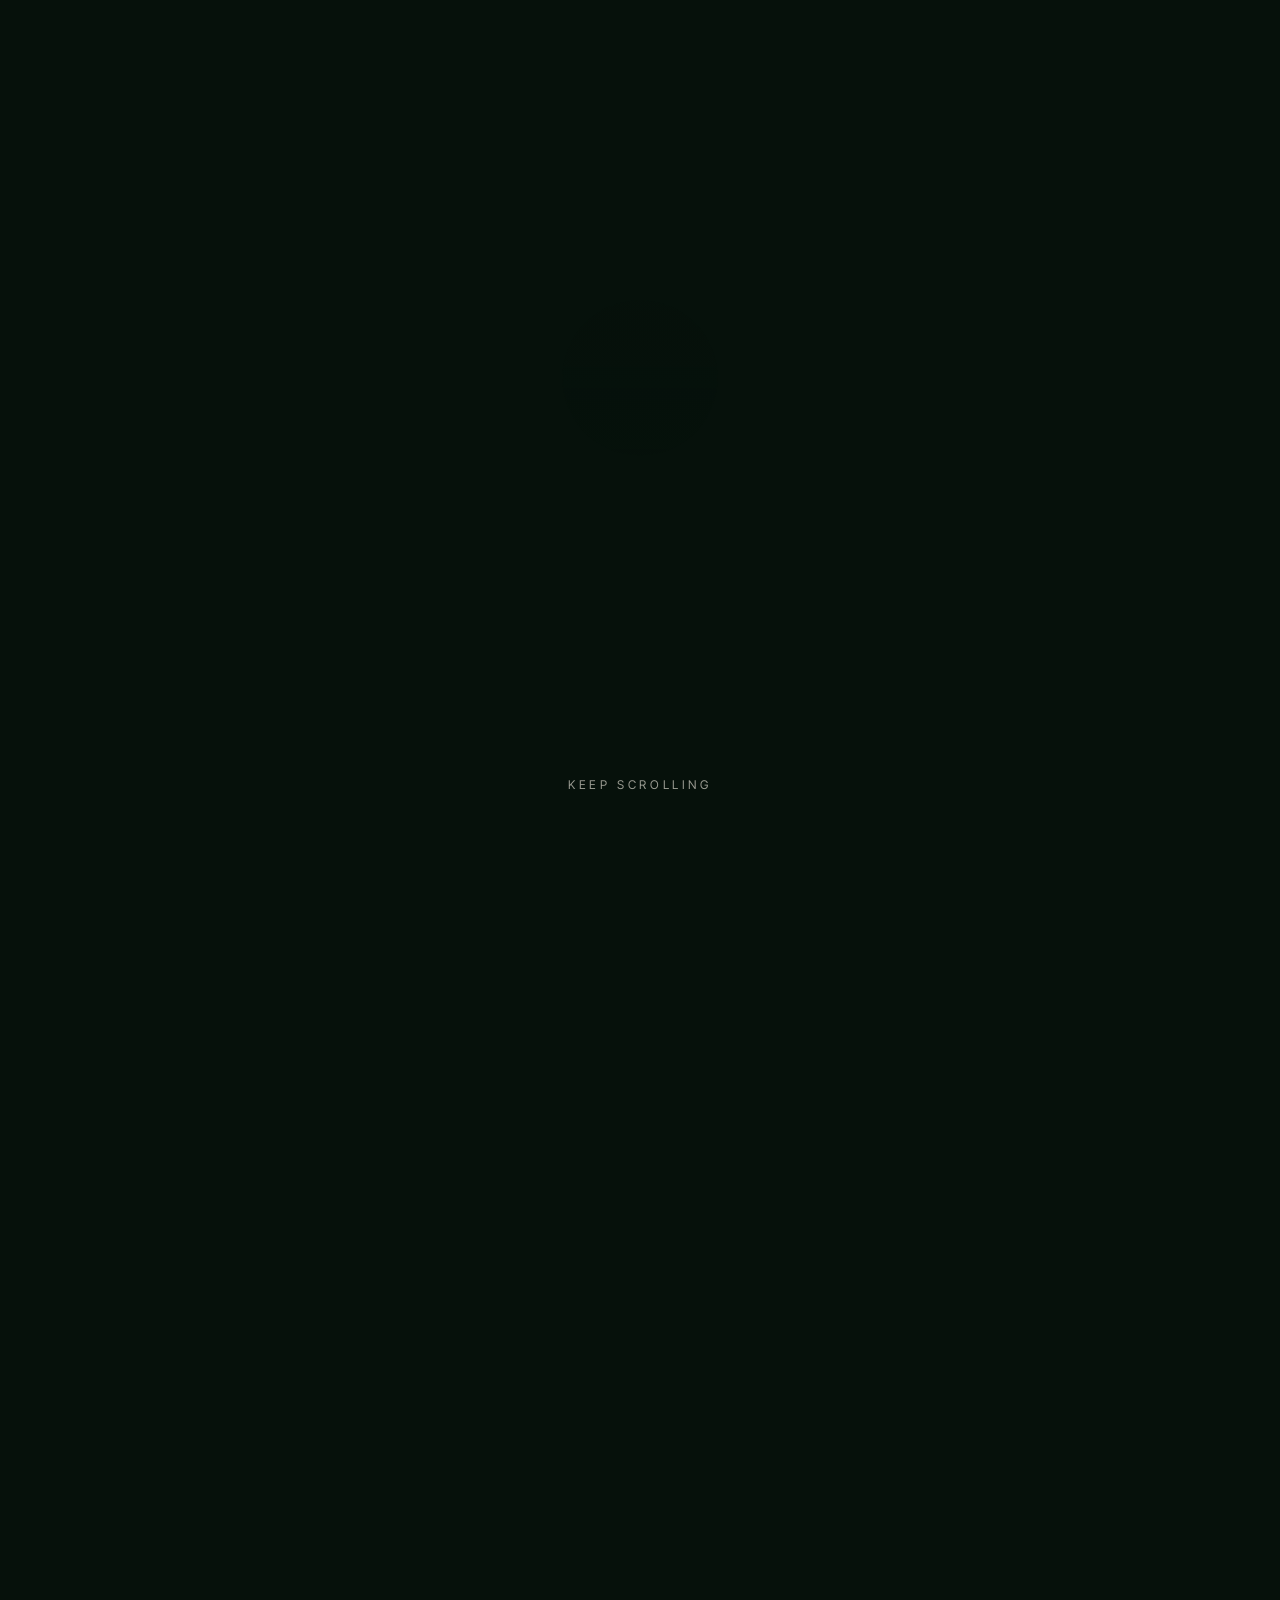
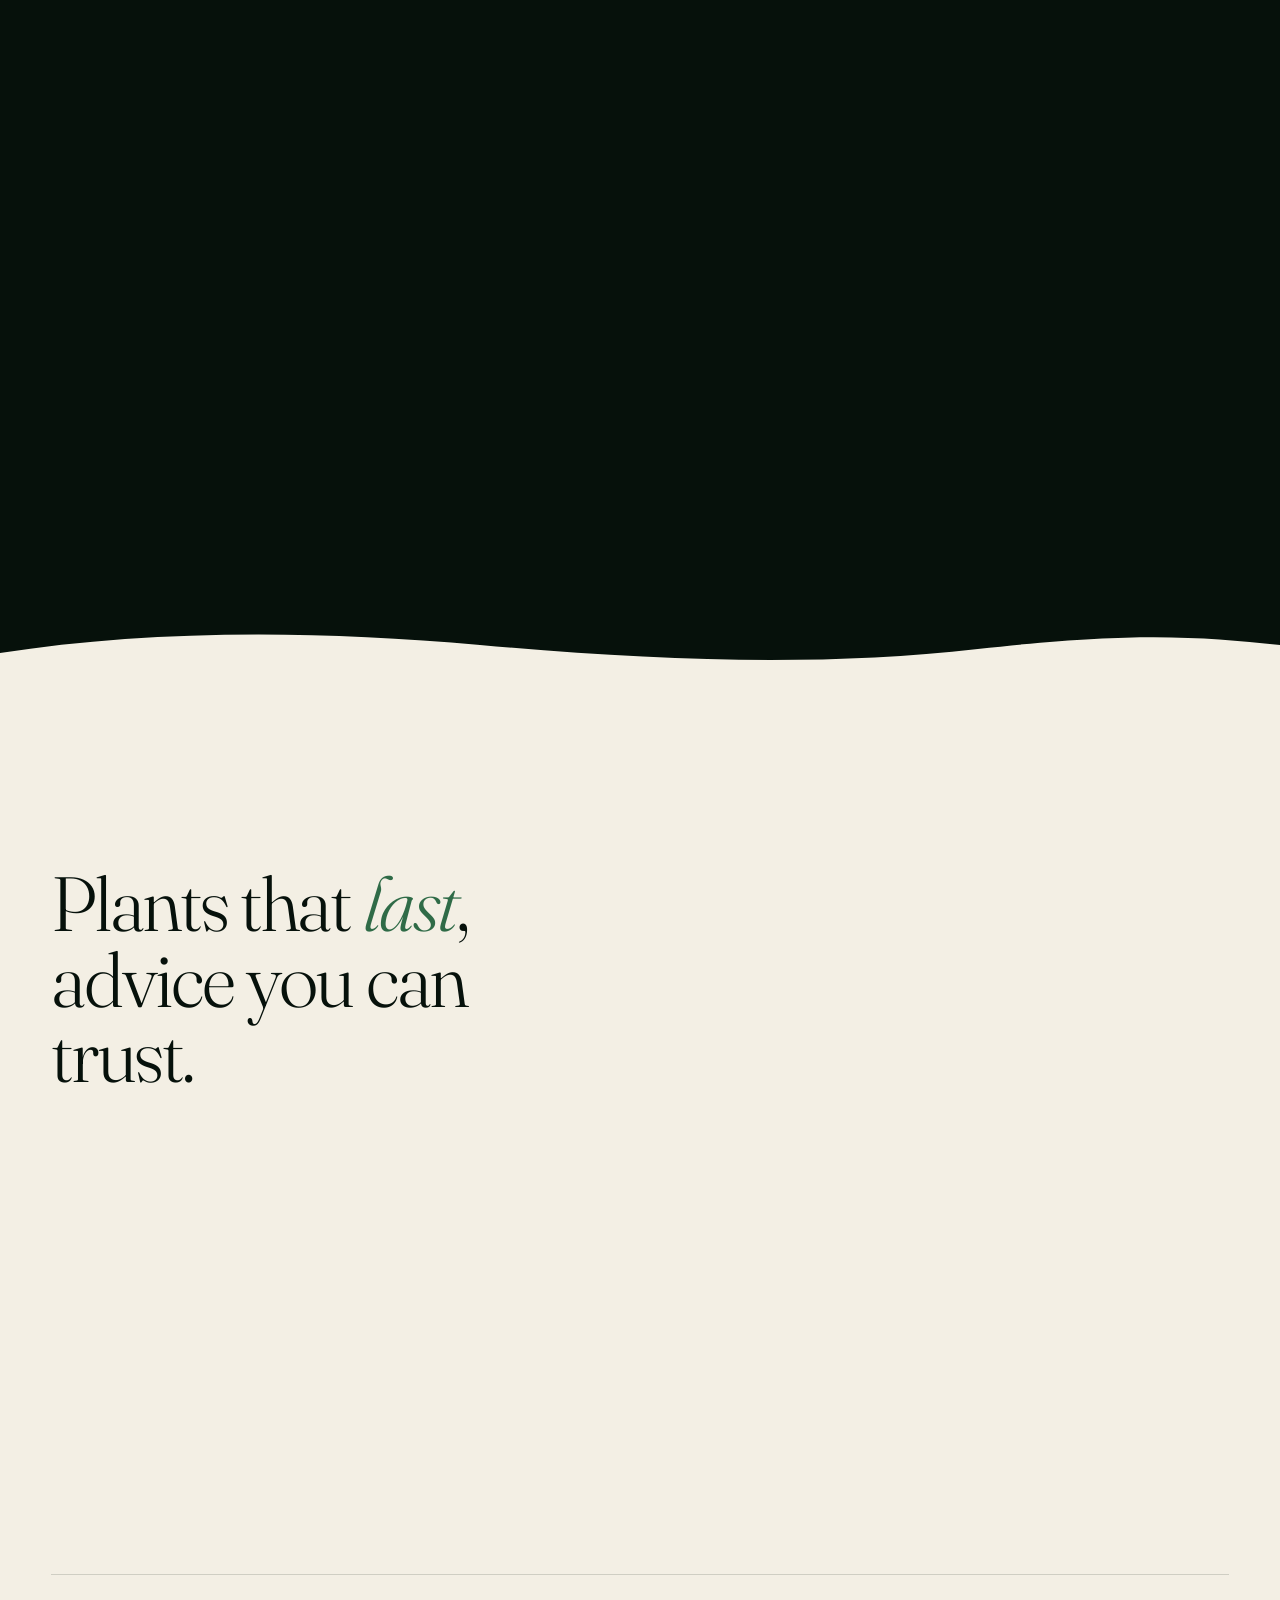
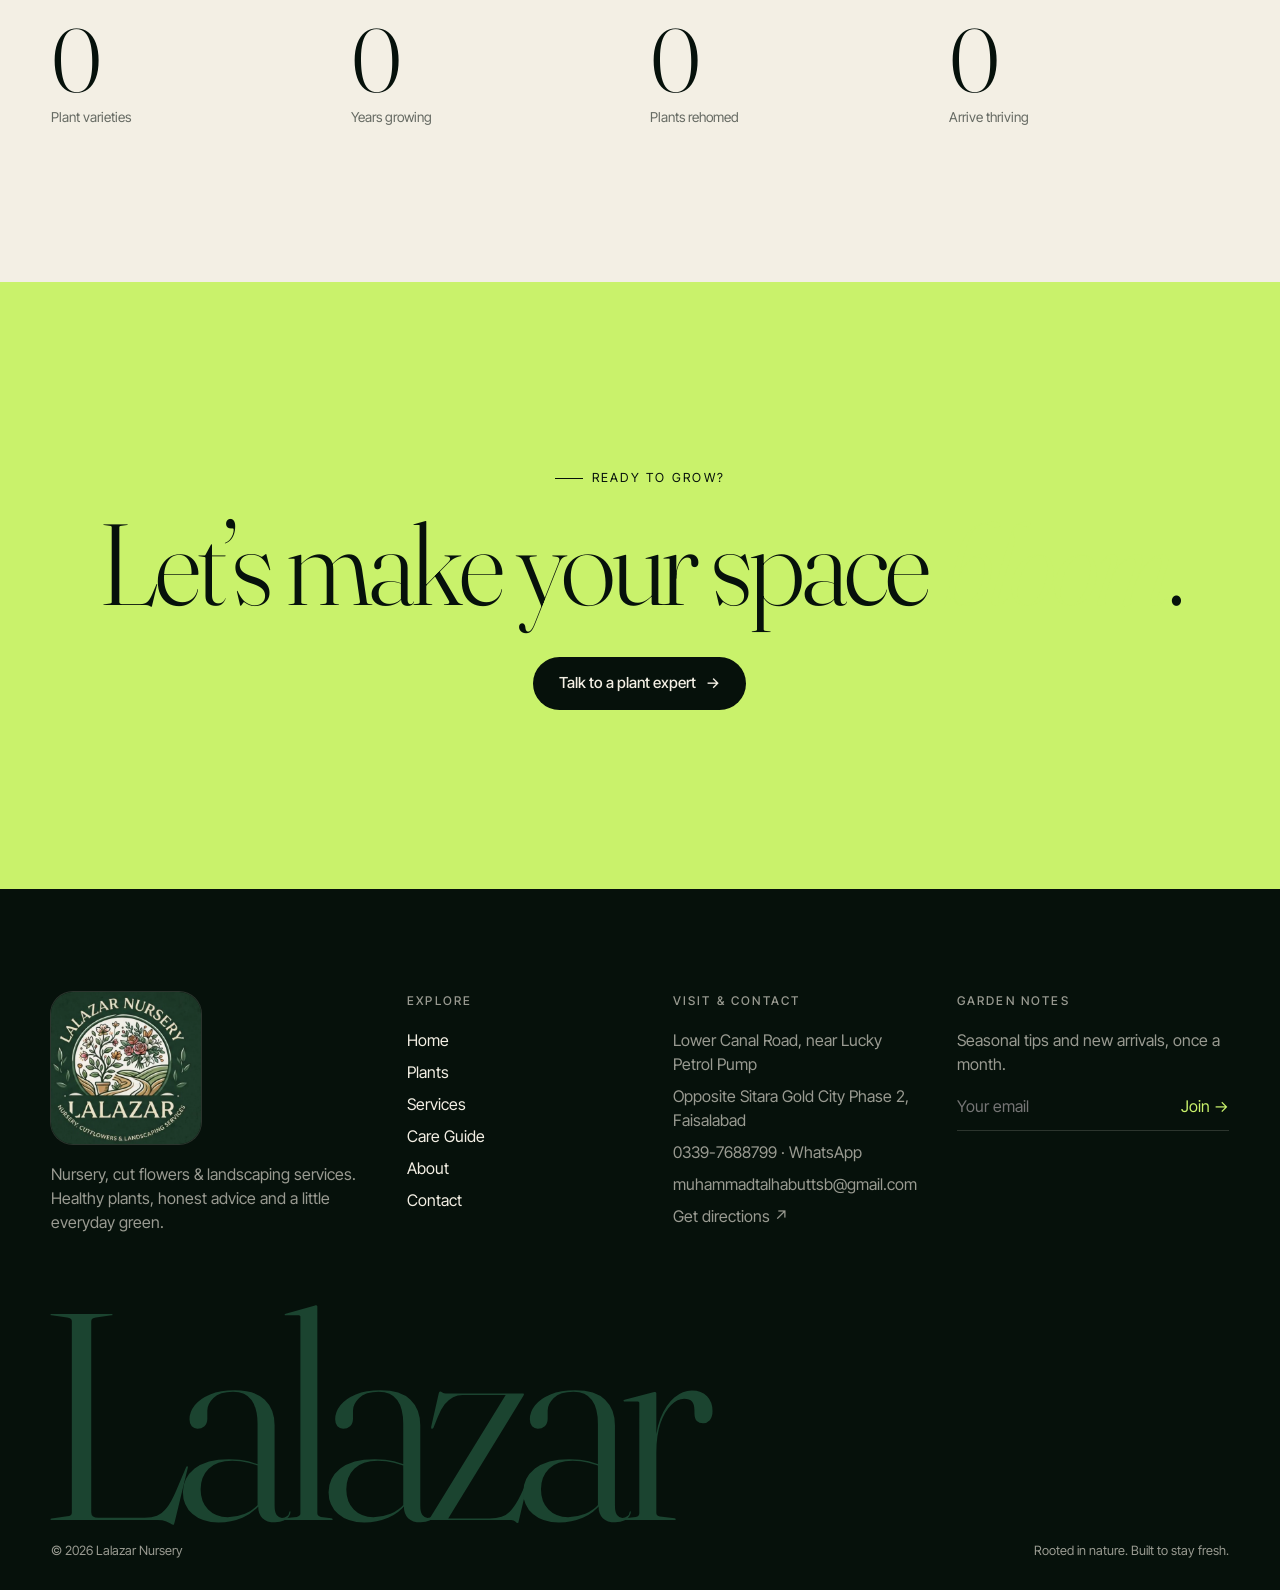
==== commit 671e088d: "New animations and views; remove Our philosophy section - Hero petals, scroll-speed marquee, iris ph" ====
--- a/index.html
+++ b/index.html
@@ -10,7 +10,7 @@
 <link rel="preconnect" href="https://fonts.googleapis.com"><link rel="preconnect" href="https://fonts.gstatic.com" crossorigin>
 <link rel="preconnect" href="https://images.unsplash.com" crossorigin>
 <link href="https://fonts.googleapis.com/css2?family=Fraunces:ital,opsz,wght@0,9..144,300;0,9..144,400;1,9..144,300&family=Inter+Tight:wght@300;400;500;600&display=swap" rel="stylesheet">
-<link rel="stylesheet" href="css/style.css?v=20">
+<link rel="stylesheet" href="css/style.css?v=22">
 <script type="application/ld+json">{"@context":"https://schema.org","@type":"GardenStore","name":"Lalazar Nursery","description":"Nursery, cut flowers and landscaping services in Faisalabad.","telephone":"+92-339-7688799","email":"muhammadtalhabuttsb@gmail.com","founder":{"@type":"Person","name":"Muhammad Talha Butt"},"address":{"@type":"PostalAddress","streetAddress":"Lower Canal Road, near Lucky Petrol Pump, opposite Sitara Gold City Phase 2","addressLocality":"Faisalabad","addressCountry":"PK"}}</script>
 </head>
 <body>
@@ -24,6 +24,7 @@
       <img data-img="calathea" data-w="2000" data-sizes="(max-width:800px) 65vw, 100vw" alt="">
     </div>
     <div class="hero-shade" aria-hidden="true"></div>
+    <canvas id="petals" aria-hidden="true"></canvas>
     <span class="hero-tag hero-in">Faisalabad, Pakistan</span>
     <p class="eyebrow hero-in" style="color:var(--lime);margin-bottom:26px">Nursery, cut flowers &amp; landscaping</p>
     <h1 class="display" data-split data-hero>Where every <em>leaf</em> finds a home.</h1>
@@ -40,19 +41,16 @@
   </section>
 
   <!-- MARQUEE -->
-  <div class="marq" aria-hidden="true"><div class="marq-t">
-    <span>Indoor plants</span><span>Succulents</span><span>Flowering</span><span>Outdoor &amp; bonsai</span><span>Cut flowers</span><span>Garden supplies</span><span>Landscaping</span>
-    <span>Indoor plants</span><span>Succulents</span><span>Flowering</span><span>Outdoor &amp; bonsai</span><span>Cut flowers</span><span>Garden supplies</span><span>Landscaping</span>
-  </div></div>
-
-  <!-- STATEMENT -->
-  <section class="light sec">
-    <div class="wrap statement-wrap">
-      <span class="eyebrow" data-reveal>Our philosophy</span>
-      <p class="statement" data-scrub>We believe a home feels alive with greenery. So we grow strong, healthy plants, match them to your light and lifestyle, and stay with you as they thrive.</p>
-      <div data-reveal><a class="btn dark magnetic" href="about.html">Our story <span class="arr">&rarr;</span></a></div>
-    </div>
-  </section>
+  <div class="marq2" aria-hidden="true">
+    <div class="mrow" data-dir="1"><div class="mrow-t">
+      <span>Indoor plants</span><span>Succulents</span><span>Flowering</span><span>Cut flowers</span><span>Landscaping</span><span>Outdoor</span>
+      <span>Indoor plants</span><span>Succulents</span><span>Flowering</span><span>Cut flowers</span><span>Landscaping</span><span>Outdoor</span>
+    </div></div>
+    <div class="mrow outline" data-dir="-1"><div class="mrow-t">
+      <span>Lalazar Nursery</span><span>Faisalabad</span><span>Grown with care</span><span>Lalazar Nursery</span><span>Faisalabad</span><span>Grown with care</span>
+      <span>Lalazar Nursery</span><span>Faisalabad</span><span>Grown with care</span><span>Lalazar Nursery</span><span>Faisalabad</span><span>Grown with care</span>
+    </div></div>
+  </div>
 
   <!-- FEATURED (horizontal scroll) -->
   <section class="hs">
@@ -65,7 +63,7 @@
   </section>
 
   <!-- CATEGORIES -->
-  <section class="sec light" style="padding-inline:0">
+  <section class="sec light wavy" style="padding-inline:0">
     <div class="wrap" style="margin-bottom:50px"><span class="eyebrow" data-reveal>Shop by type</span>
       <h2 class="h2" style="margin-top:18px" data-split>Find your <em>kind</em> of green</h2></div>
     <div class="cats" data-reveal>
@@ -73,6 +71,22 @@
       <a class="cat" href="plants.html?cat=Succulents" data-cursor="Explore"><img data-img="echeveria" data-w="900" data-sizes="(max-width:800px) 100vw, 40vw" alt="Succulent rosettes"><span class="num">02</span><div><h3>Succulents</h3><p>Sun-lovers that thrive on neglect</p></div></a>
       <a class="cat" href="plants.html?cat=Flowering" data-cursor="Explore"><img data-img="sunflower" data-w="900" data-sizes="(max-width:800px) 100vw, 40vw" alt="Sunflowers"><span class="num">03</span><div><h3>Flowering</h3><p>Blooms for every season</p></div></a>
       <a class="cat" href="plants.html?cat=Outdoor" data-cursor="Explore"><img data-img="garden" data-w="900" data-sizes="(max-width:800px) 100vw, 40vw" alt="Garden path"><span class="num">04</span><div><h3>Outdoor</h3><p>Bonsai, topiary & garden stars</p></div></a>
+    </div>
+  </section>
+
+  <!-- PICK YOUR MOOD -->
+  <section class="mood wavy sec" id="mood" data-tone="blush">
+    <div class="wrap">
+      <span class="eyebrow" data-reveal>Pick your mood</span>
+      <h2 class="h2" style="margin:18px 0 34px" data-split>What&rsquo;s your <em>colour</em> today?</h2>
+      <div class="swatches" role="group" aria-label="Choose a colour mood">
+        <button class="sw on" data-tone="blush" style="--c:#ef8fb0"><i></i>Blush</button>
+        <button class="sw" data-tone="fire" style="--c:#e8553a"><i></i>Fire</button>
+        <button class="sw" data-tone="violet" style="--c:#8e5bc0"><i></i>Violet</button>
+        <button class="sw" data-tone="green" style="--c:#2f6b47"><i></i>Evergreen</button>
+      </div>
+      <p class="mood-count" id="mood-count" aria-live="polite"></p>
+      <div class="mood-grid" id="mood-grid"></div>
     </div>
   </section>
 
@@ -87,15 +101,18 @@
     </div>
   </section>
 
-  <!-- PARALLAX BAND -->
-  <section class="band">
-    <img data-img="jungle" data-w="1600" data-parallax="8" alt="Lush tropical foliage">
-    <div><span class="eyebrow" style="color:var(--lime)">Greenhouse</span>
-      <h2 class="display" style="margin-top:20px;font-size:clamp(2.6rem,8vw,8rem)" data-split>Grown slow. <em>Grown right.</em></h2></div>
+  <!-- IRIS REVEAL: the photo grows from a small circle as you scroll -->
+  <section class="iris" id="iris">
+    <div class="iris-pin">
+      <div class="iris-img"><img data-img="jungle" data-w="2000" data-sizes="(max-width:800px) 70vw, 100vw" alt="Lush tropical foliage in the greenhouse"></div>
+      <div class="iris-txt"><span class="eyebrow" style="color:var(--lime)">Greenhouse</span>
+        <h2 class="display" style="margin-top:20px;font-size:clamp(2.6rem,8vw,8rem)">Grown slow. <em>Grown right.</em></h2></div>
+      <p class="iris-hint">Keep scrolling</p>
+    </div>
   </section>
 
   <!-- WHY + STATS -->
-  <section class="light sec">
+  <section class="light sec wavy">
     <div class="wrap">
       <div class="split" style="margin-bottom:clamp(60px,9vw,120px)">
         <div><span class="eyebrow" data-reveal>Why Lalazar</span><h2 class="h2" style="margin-top:18px" data-split>Plants that <em>last</em>, advice you can trust.</h2></div>
@@ -127,8 +144,9 @@
 <script src="https://cdnjs.cloudflare.com/ajax/libs/gsap/3.12.5/gsap.min.js"></script>
 <script src="https://cdnjs.cloudflare.com/ajax/libs/gsap/3.12.5/ScrollTrigger.min.js"></script>
 <script src="https://cdn.jsdelivr.net/npm/lenis@1.1.13/dist/lenis.min.js"></script>
-<script src="js/data.js?v=20"></script>
-<script src="js/main.js?v=20"></script>
-<script src="js/home.js?v=20"></script>
+<script src="js/data.js?v=22"></script>
+<script src="js/main.js?v=22"></script>
+<script src="js/home.js?v=22"></script>
+<script src="js/petals.js?v=22"></script>
 </body>
 </html>
--- a/css/style.css
+++ b/css/style.css
@@ -76,7 +76,7 @@
 .pre-bar{height:1px;background:var(--line);margin:22px 0 12px;overflow:hidden}
 .pre-bar i{display:block;height:100%;background:var(--lime);transform:scaleX(0);transform-origin:left}
 .pre-n{font-size:.78rem;letter-spacing:.2em;display:flex;justify-content:space-between;color:var(--muted)}
-.wipe{position:fixed;inset:0;z-index:150;background:var(--moss);transform:translateY(100%);pointer-events:none;display:grid;place-items:center}
+.wipe{position:fixed;inset:0;z-index:150;background:var(--moss);clip-path:circle(0px at 50% 50%);pointer-events:none;display:grid;place-items:center}
 .wipe span{font-family:var(--serif);font-size:clamp(2rem,6vw,4rem);font-weight:300;font-style:italic;color:var(--lime);opacity:0}
 
 /* cursor */
@@ -456,3 +456,78 @@
 .sendbox.show{display:block}
 .sendbox .cbtns{margin-top:16px}
 .back-btn{display:flex;width:max-content}
+
+/* ============ New motion & views ============ */
+/* scroll progress + back-to-top ring */
+.progress{position:fixed;top:0;left:0;right:0;height:3px;z-index:95;pointer-events:none}
+.progress i{display:block;height:100%;background:linear-gradient(90deg,var(--lime),#f4b6c8);transform:scaleX(0);transform-origin:left;will-change:transform}
+.totop{position:fixed;right:18px;bottom:18px;z-index:80;width:52px;height:52px;border-radius:50%;background:rgba(6,17,11,.85);backdrop-filter:blur(8px);color:var(--cream);display:grid;place-items:center;opacity:0;transform:translateY(24px) scale(.8);pointer-events:none;transition:opacity .4s,transform .6s var(--ease),background .3s;box-shadow:0 10px 30px rgba(0,0,0,.3)}
+.totop.on{opacity:1;transform:none;pointer-events:auto}
+.totop:hover{background:var(--moss)}
+.totop svg{position:absolute;inset:0;width:100%;height:100%;transform:rotate(-90deg)}
+.totop circle{fill:none;stroke-width:2.5}
+.tr-bg{stroke:rgba(243,239,228,.2)}
+.tr-fg{stroke:var(--lime);stroke-dasharray:1;stroke-dashoffset:1;stroke-linecap:round}
+.totop span{position:relative;font-size:1.1rem}
+@media(max-width:800px){.totop{width:46px;height:46px;right:14px;bottom:14px}}
+
+/* hero petals */
+.hero>canvas#petals{position:absolute;inset:0;width:100%;height:100%;z-index:0;pointer-events:none}
+
+/* two-row marquee reacting to scroll */
+.marq2{background:var(--forest);overflow:hidden;padding:18px 0;border-block:1px solid var(--line);display:grid;gap:4px}
+.mrow{overflow:hidden}
+.mrow-t{display:flex;width:max-content;will-change:transform}
+.mrow-t span{font-family:var(--serif);font-size:clamp(1.8rem,5vw,4.4rem);font-weight:300;font-style:italic;padding-inline:.6em;white-space:nowrap;display:flex;align-items:center;gap:1.2em;line-height:1.15}
+.mrow-t span::after{content:"\273F";color:var(--lime);font-style:normal;font-size:.5em}
+.mrow.outline .mrow-t span{font-style:normal;font-weight:400;letter-spacing:-.02em;color:transparent;-webkit-text-stroke:1px rgba(243,239,228,.55)}
+.mrow.outline .mrow-t span::after{-webkit-text-stroke:0;color:var(--clay)}
+.mrow.static .mrow-t{animation:marq 40s linear infinite}
+.mrow.static[data-dir="-1"] .mrow-t{animation-direction:reverse}
+
+/* wavy section edges */
+.wavy::before{content:"";position:absolute;left:0;right:0;top:-39px;height:40px;background:inherit;z-index:2;pointer-events:none;
+  -webkit-mask:url("data:image/svg+xml,%3Csvg xmlns='http://www.w3.org/2000/svg' viewBox='0 0 1440 40' preserveAspectRatio='none'%3E%3Cpath d='M0 40V24C160 2 340 0 540 16s380 22 560 4 250-12 340-4v24z'/%3E%3C/svg%3E") center bottom/100% 100% no-repeat;
+  mask:url("data:image/svg+xml,%3Csvg xmlns='http://www.w3.org/2000/svg' viewBox='0 0 1440 40' preserveAspectRatio='none'%3E%3Cpath d='M0 40V24C160 2 340 0 540 16s380 22 560 4 250-12 340-4v24z'/%3E%3C/svg%3E") center bottom/100% 100% no-repeat}
+
+/* iris reveal */
+.iris{height:260vh;background:var(--ink);position:relative}
+.iris-pin{position:sticky;top:0;height:100vh;height:100svh;overflow:hidden;display:grid;place-items:center}
+.iris-img{position:absolute;inset:0}
+.js .iris-img{clip-path:circle(7% at 50% 50%)}
+.iris-img img{width:100%;height:100%;object-fit:cover;will-change:transform}
+.iris-img::after{content:"";position:absolute;inset:0;background:linear-gradient(to top,rgba(6,17,11,.78),rgba(6,17,11,.3) 55%,rgba(6,17,11,.45))}
+.iris-txt{position:relative;z-index:2;text-align:center;padding:0 var(--pad)}
+.js .iris-txt{opacity:0}
+.iris-hint{position:absolute;bottom:34px;left:0;right:0;text-align:center;z-index:2;font-size:.75rem;letter-spacing:.3em;text-transform:uppercase;color:var(--muted)}
+@media(prefers-reduced-motion:reduce){.js .iris-img{clip-path:none}.js .iris-txt{opacity:1}.iris{height:auto}.iris-pin{height:80svh}.iris-hint{display:none}}
+
+/* pick your mood */
+.mood{--acc:#d1537f;background:#f8e1e6;color:var(--ink);transition:background .9s var(--ease)}
+.mood[data-tone="blush"]{--acc:#d1537f;background:#f8e1e6}
+.mood[data-tone="fire"]{--acc:#d4452a;background:#fbddd1}
+.mood[data-tone="violet"]{--acc:#7a45b0;background:#e9def5}
+.mood[data-tone="green"]{--acc:#2f6b47;background:#dcebd6}
+.mood .eyebrow{color:var(--acc);transition:color .6s}
+.mood .h2 em{color:var(--acc);transition:color .6s}
+.swatches{display:flex;gap:10px;flex-wrap:wrap}
+.sw{display:inline-flex;align-items:center;gap:.65em;padding:.75em 1.4em .75em 1em;border-radius:99px;box-shadow:inset 0 0 0 1px rgba(6,17,11,.28);font-weight:500;transition:background .35s,color .35s,transform .4s var(--ease)}
+.sw i{width:20px;height:20px;border-radius:50%;background:var(--c);box-shadow:0 0 0 3px rgba(255,255,255,.55)}
+.sw:hover{transform:translateY(-3px)}
+.sw.on{background:var(--ink);color:var(--cream);box-shadow:none}
+.mood-count{margin:28px 0 0;font-size:.85rem;letter-spacing:.14em;text-transform:uppercase;opacity:.65}
+.mood-grid{display:grid;grid-template-columns:repeat(auto-fill,minmax(170px,1fr));gap:18px;margin-top:22px;min-height:320px}
+.mc{cursor:pointer;transition:transform .5s var(--ease)}
+.mc:hover{transform:translateY(-8px) rotate(-1.5deg)}
+.mc .im{aspect-ratio:4/5;border-radius:20px;overflow:hidden;background:rgba(6,17,11,.08);box-shadow:0 18px 40px -22px rgba(6,17,11,.5)}
+.mc img{width:100%;height:100%;object-fit:cover;transition:transform 1.1s var(--ease)}
+.mc:hover img{transform:scale(1.1)}
+.mc h3{font-family:var(--serif);font-weight:400;font-size:1.1rem;margin:12px 2px 0;letter-spacing:-.02em}
+.mc p{margin:2px 2px 0;font-size:.9rem;opacity:.7}
+@media(max-width:800px){.mood-grid{grid-template-columns:repeat(2,1fr)}}
+
+/* care tags that slide up on plant cards */
+.card-chips{position:absolute;left:10px;right:64px;bottom:10px;display:flex;flex-wrap:wrap;gap:5px;z-index:2;transform:translateY(170%);transition:transform .7s var(--ease);pointer-events:none}
+.card-chips span{font-size:.68rem;letter-spacing:.04em;padding:.4em .8em;border-radius:99px;background:rgba(6,17,11,.68);backdrop-filter:blur(8px);color:var(--cream);text-transform:capitalize}
+.card:hover .card-chips{transform:none}
+@media(hover:none){.card-chips{display:none}}
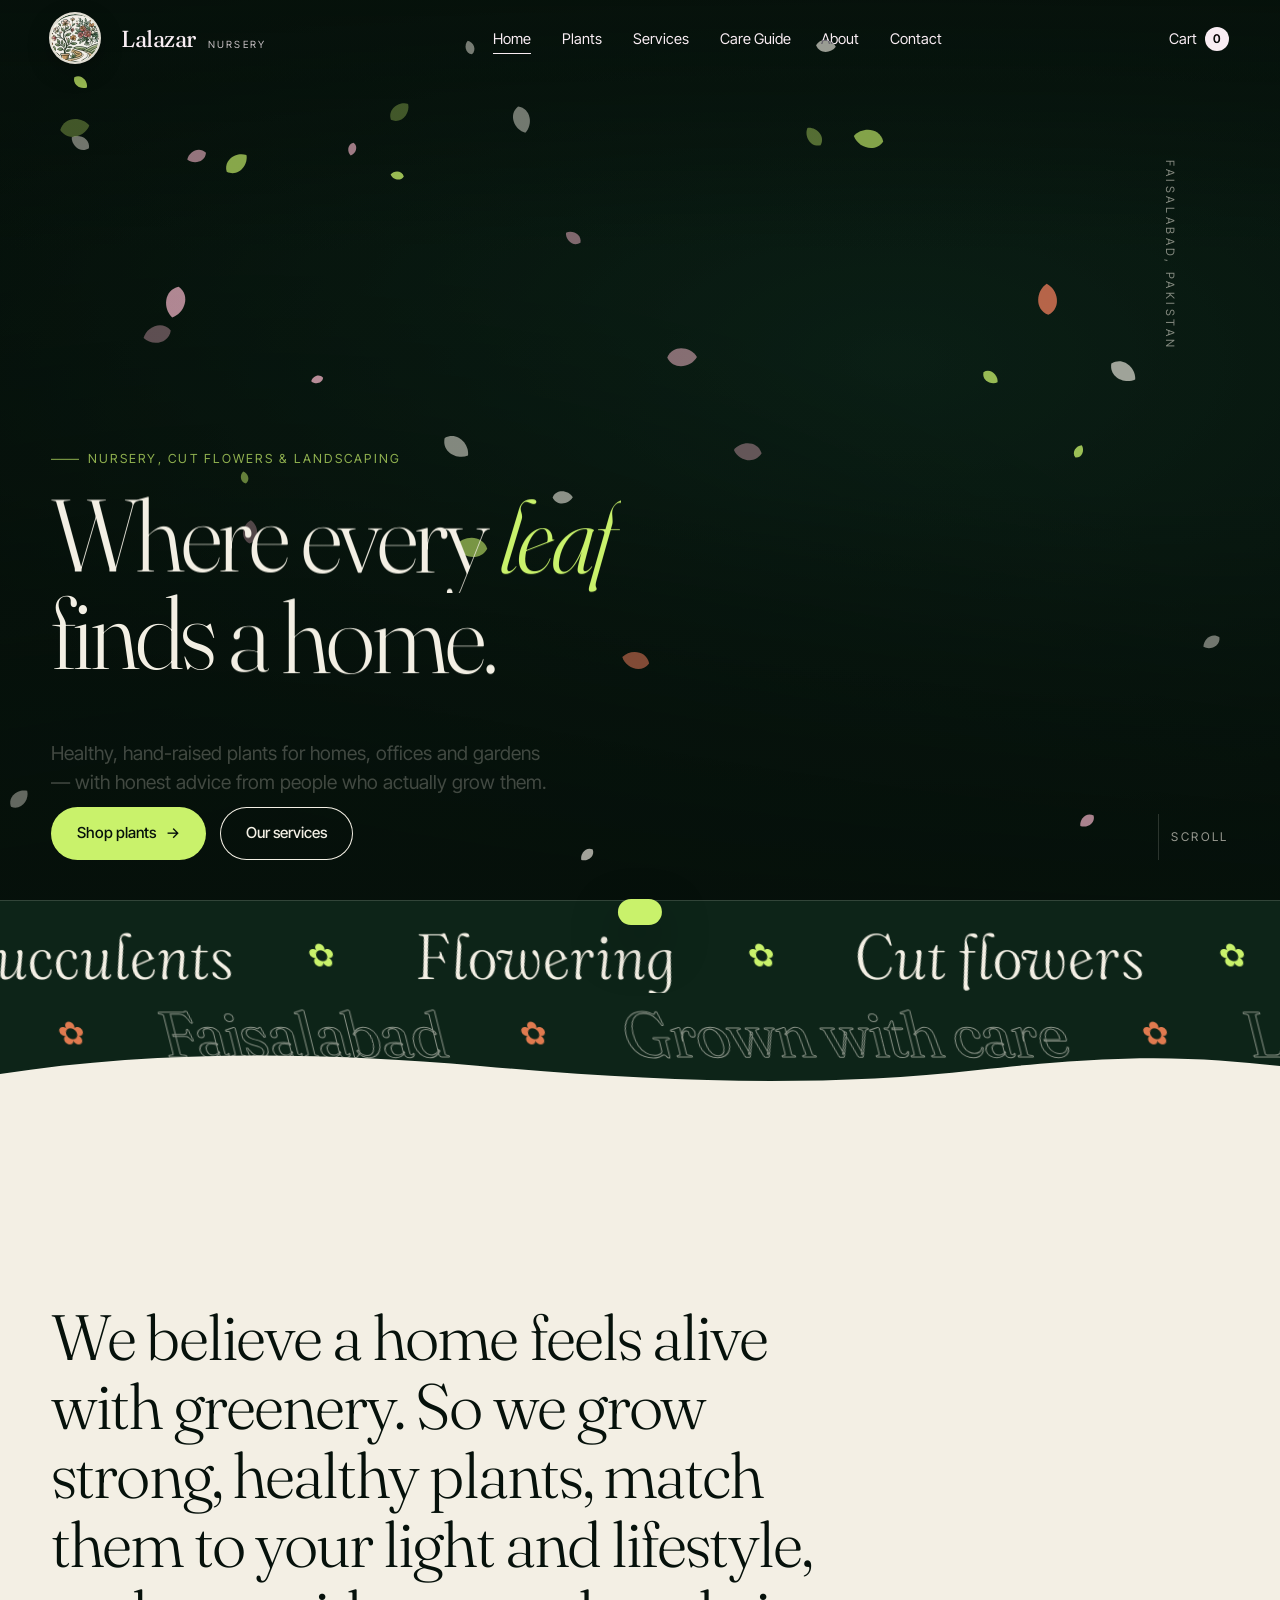
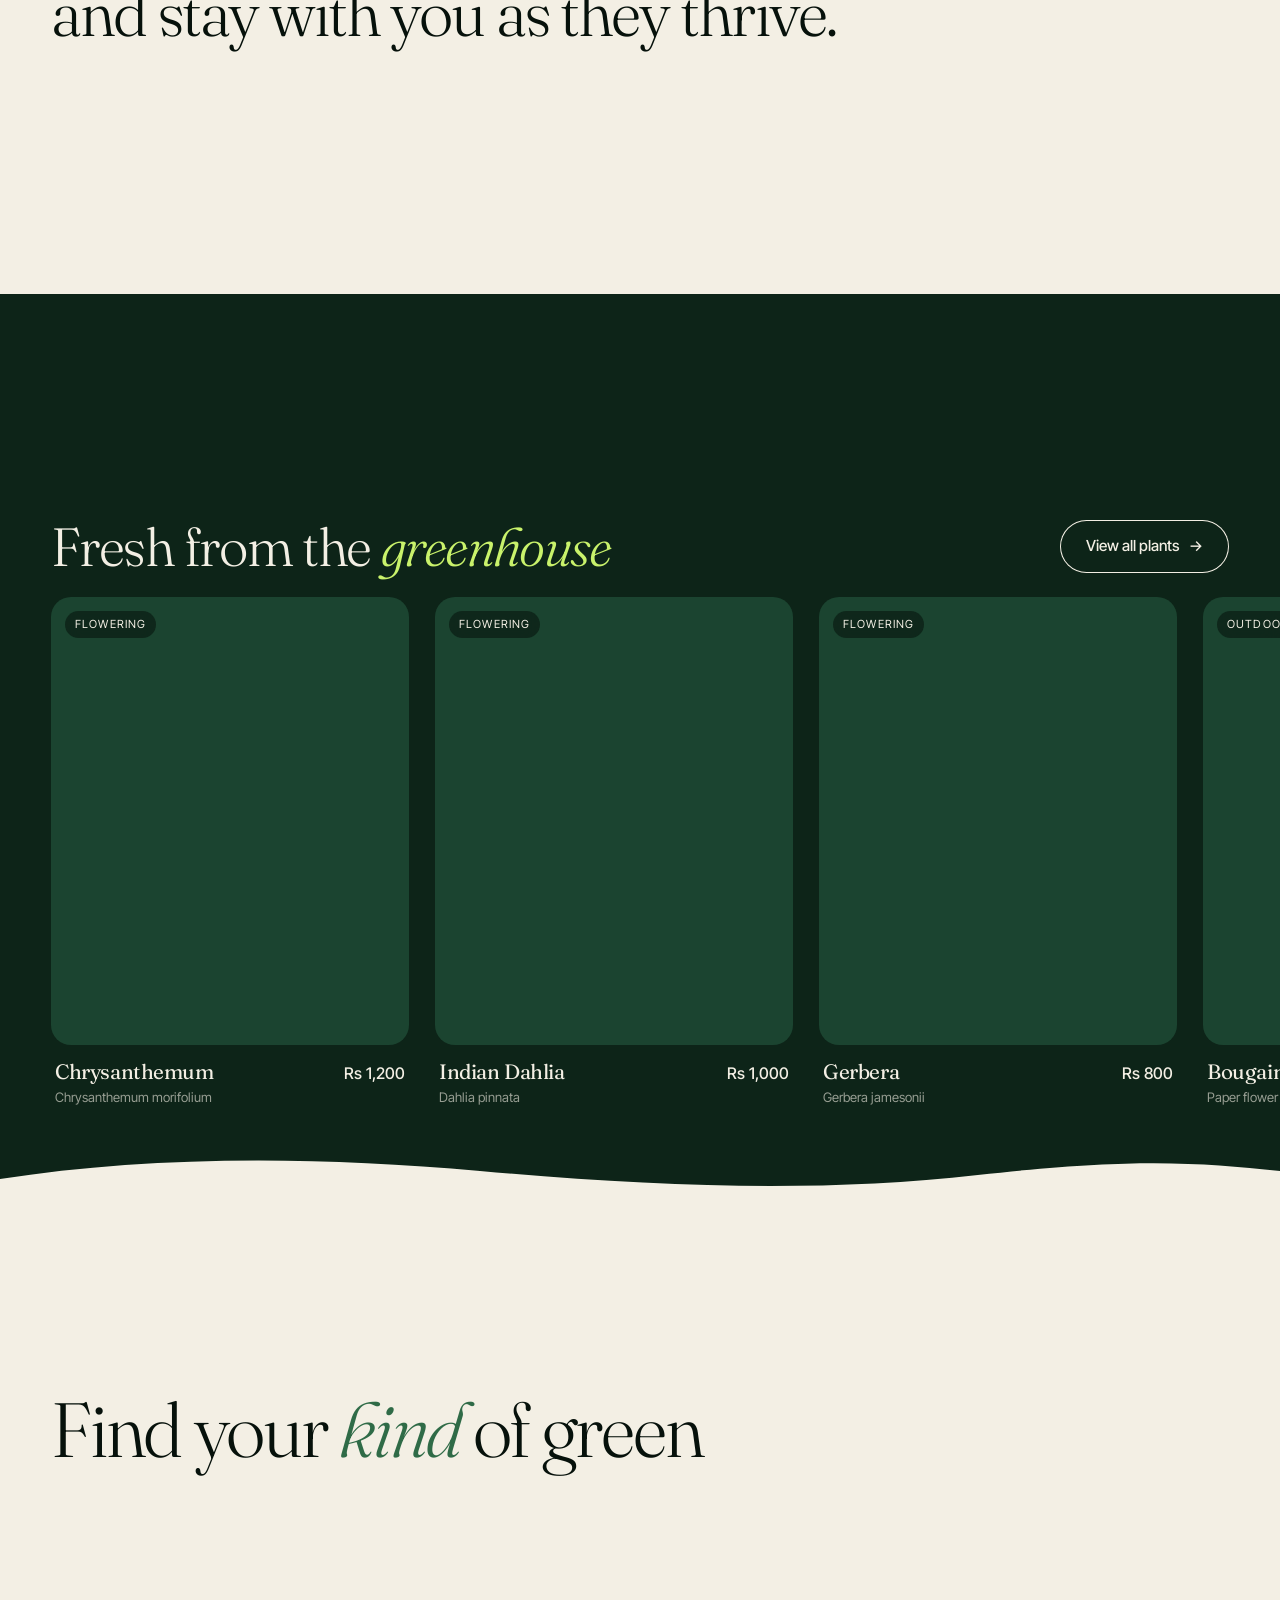
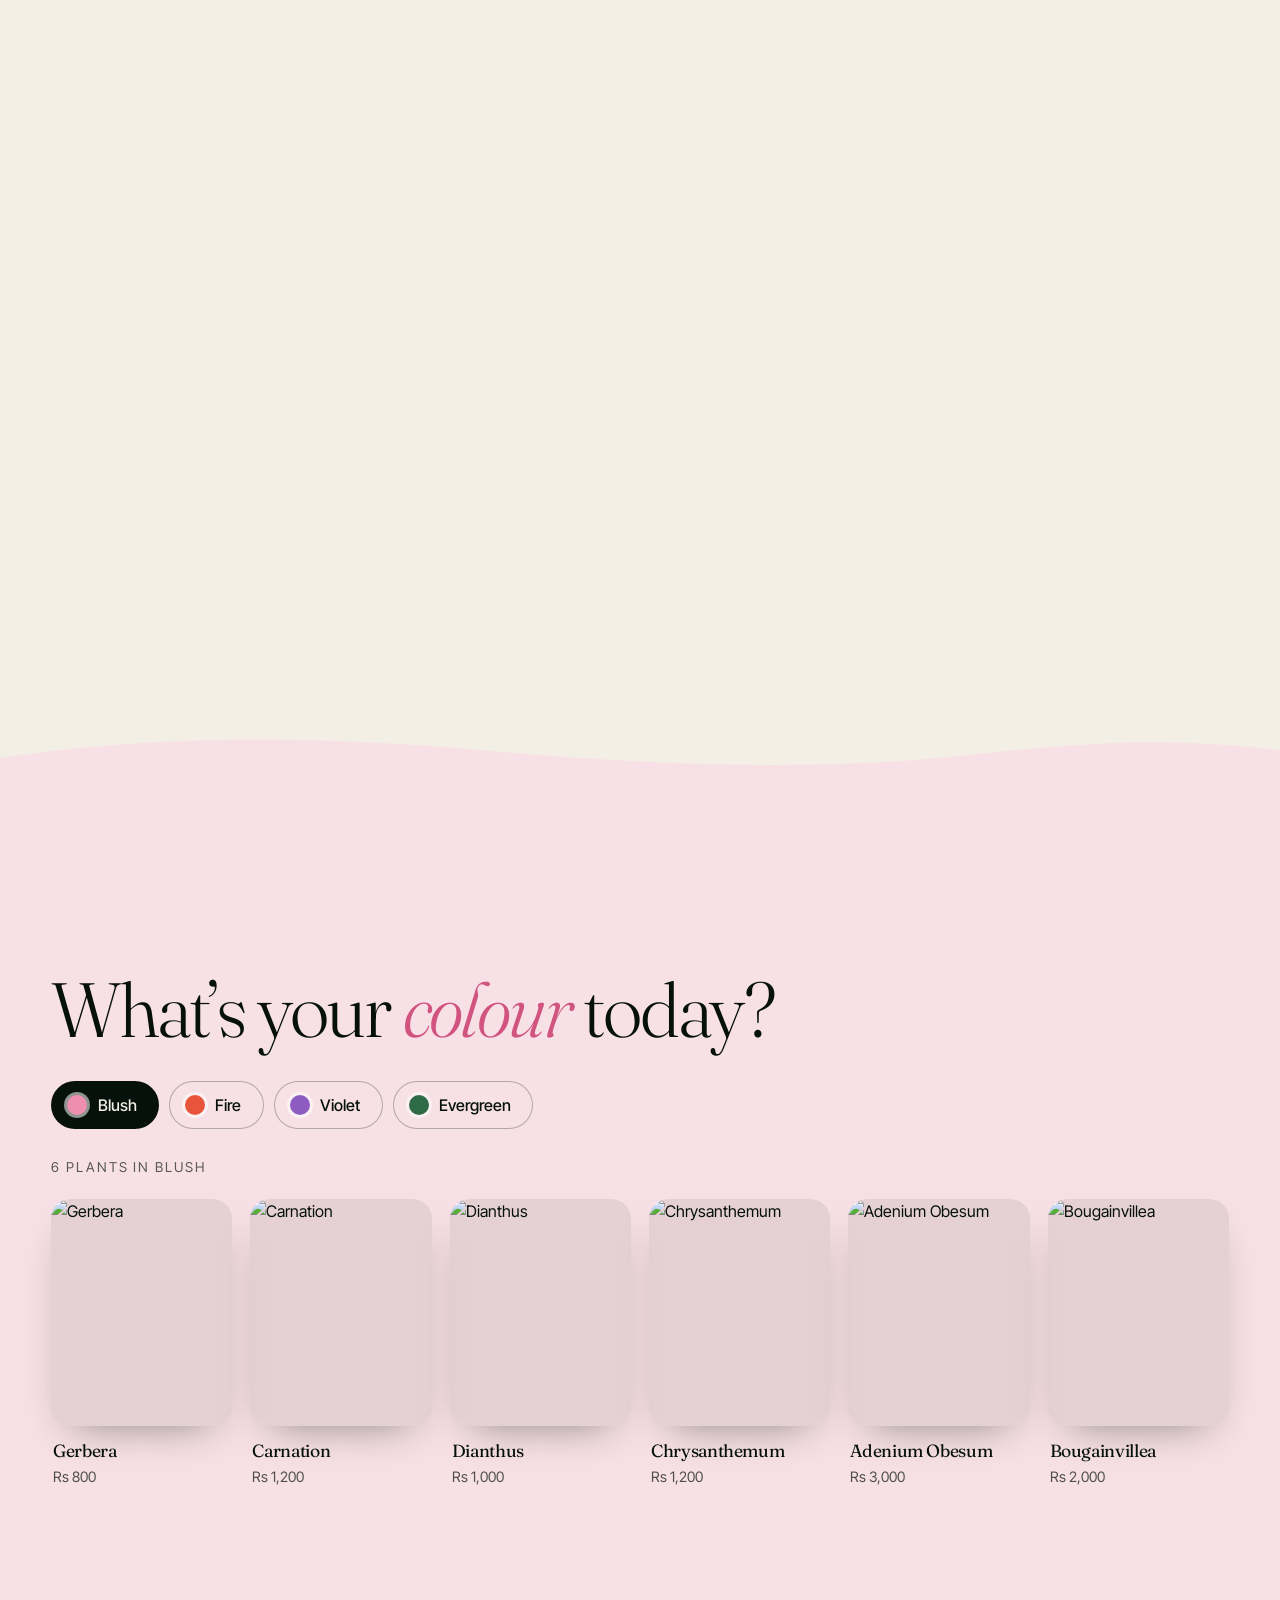
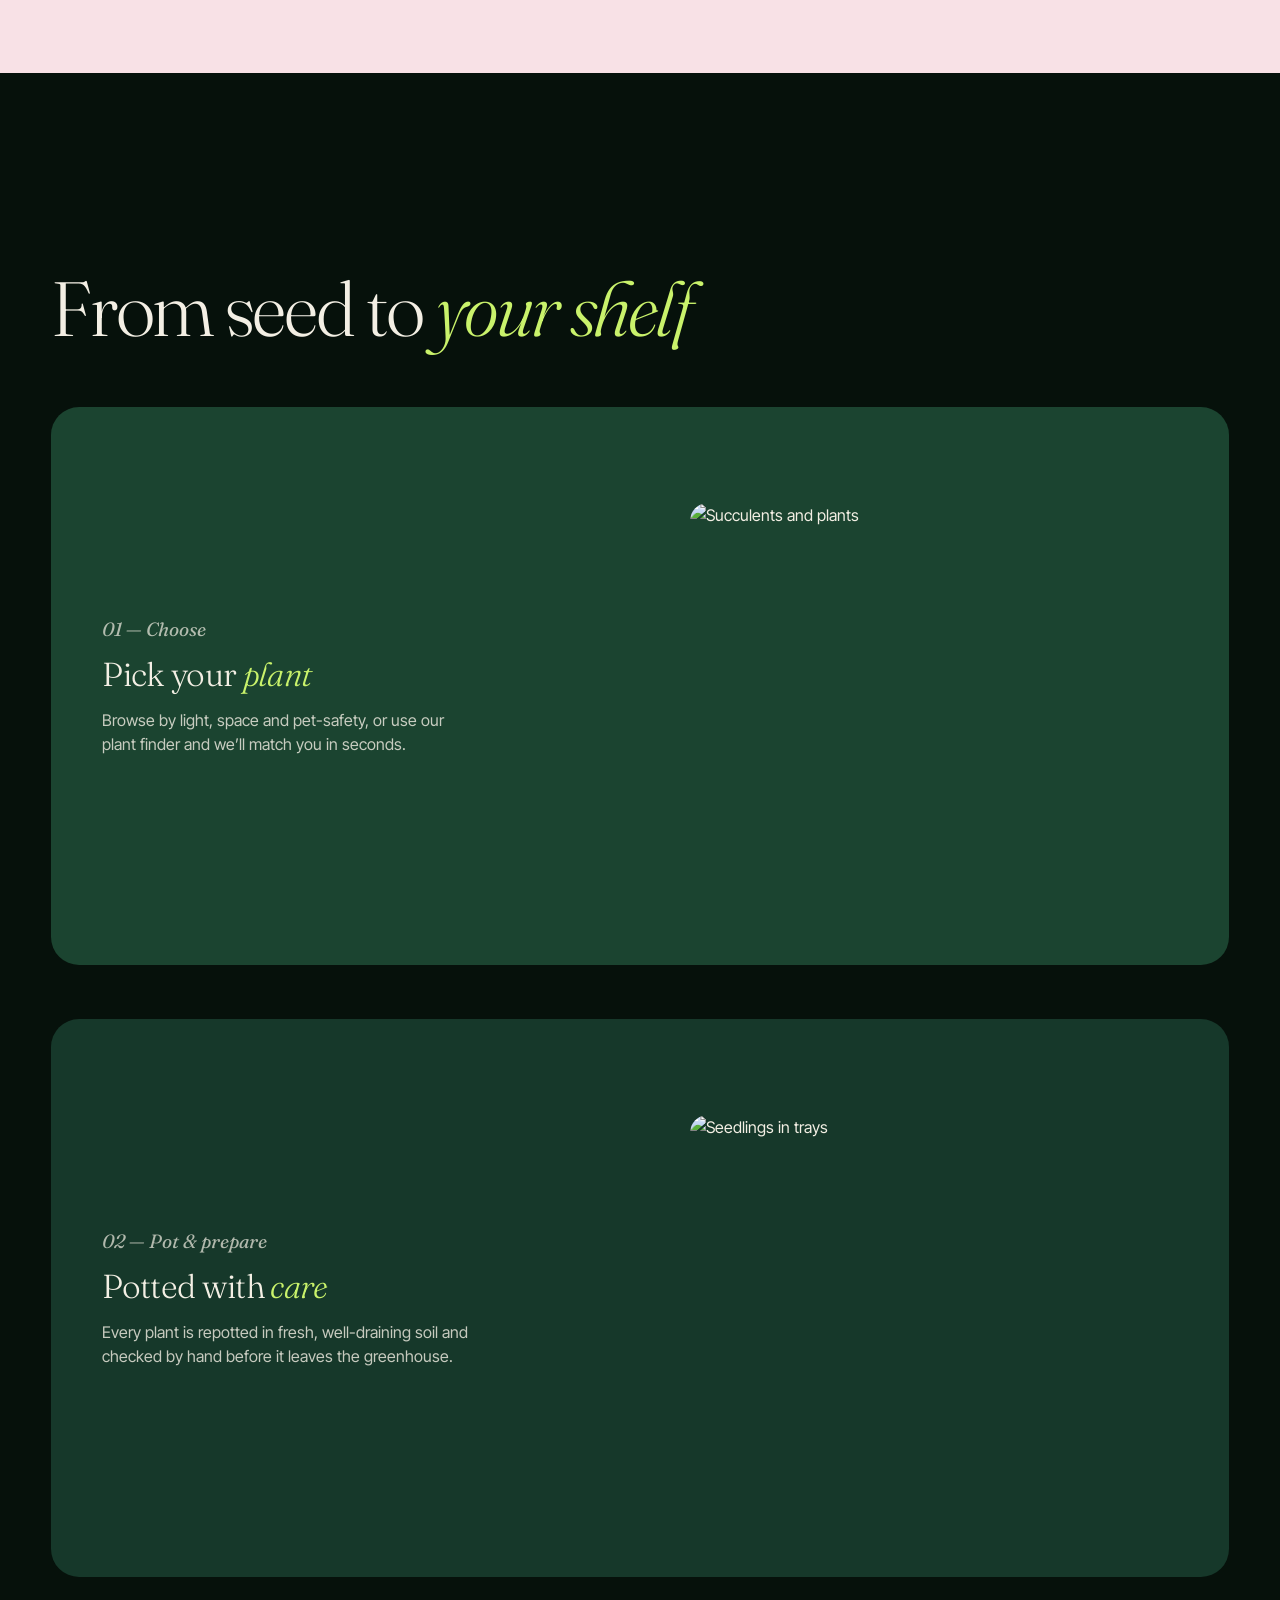
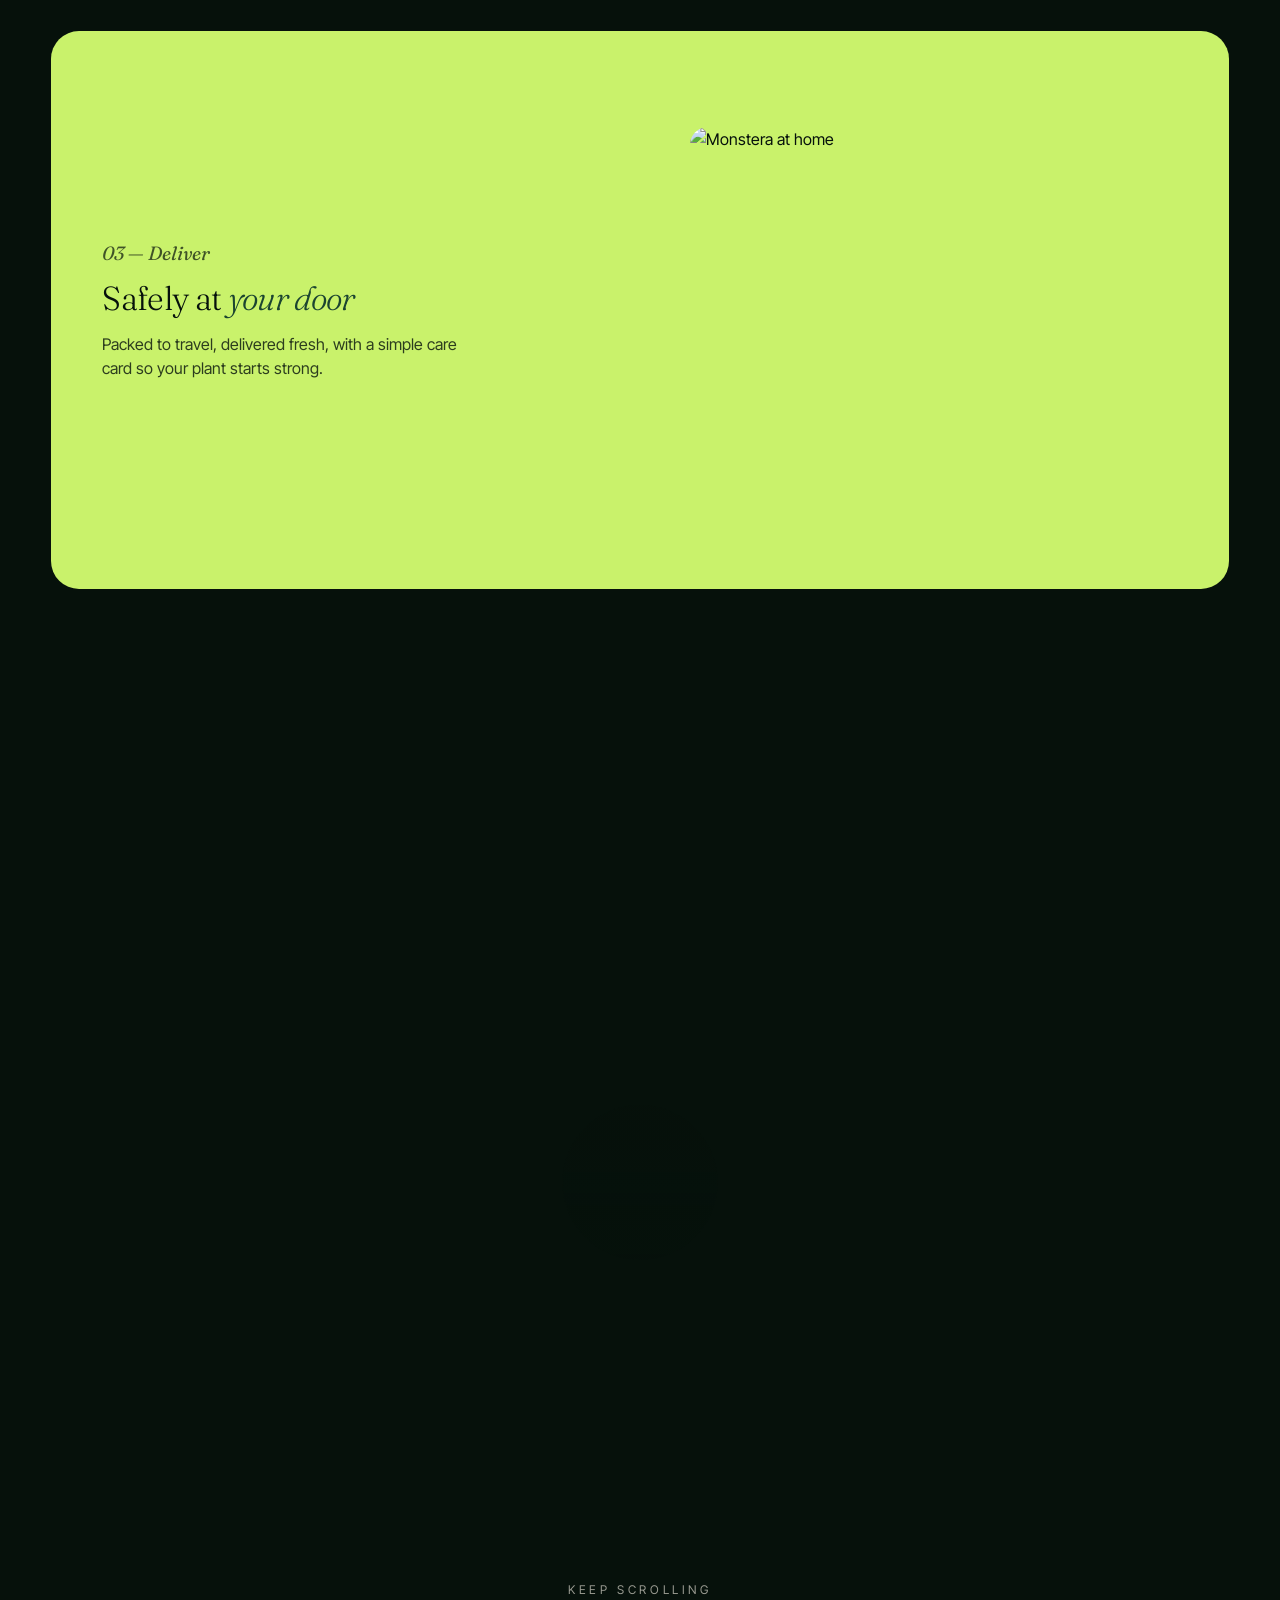
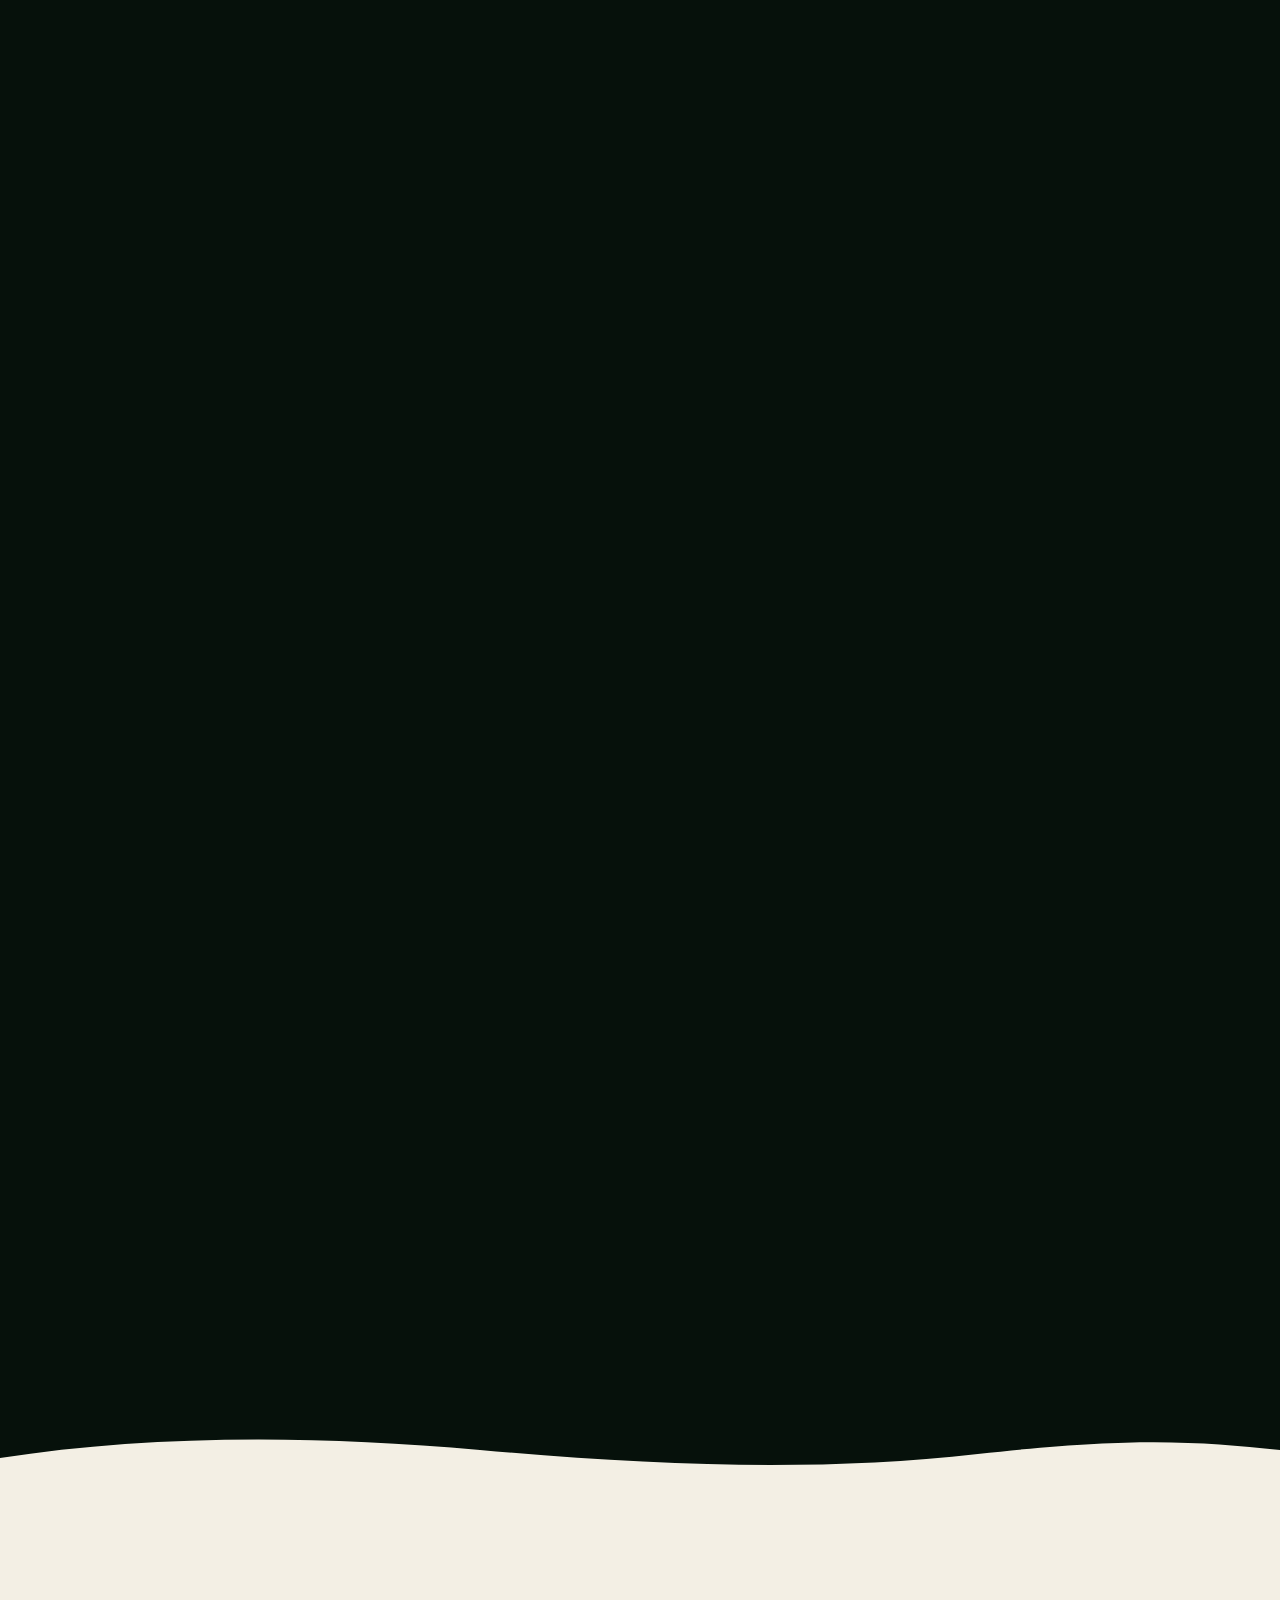
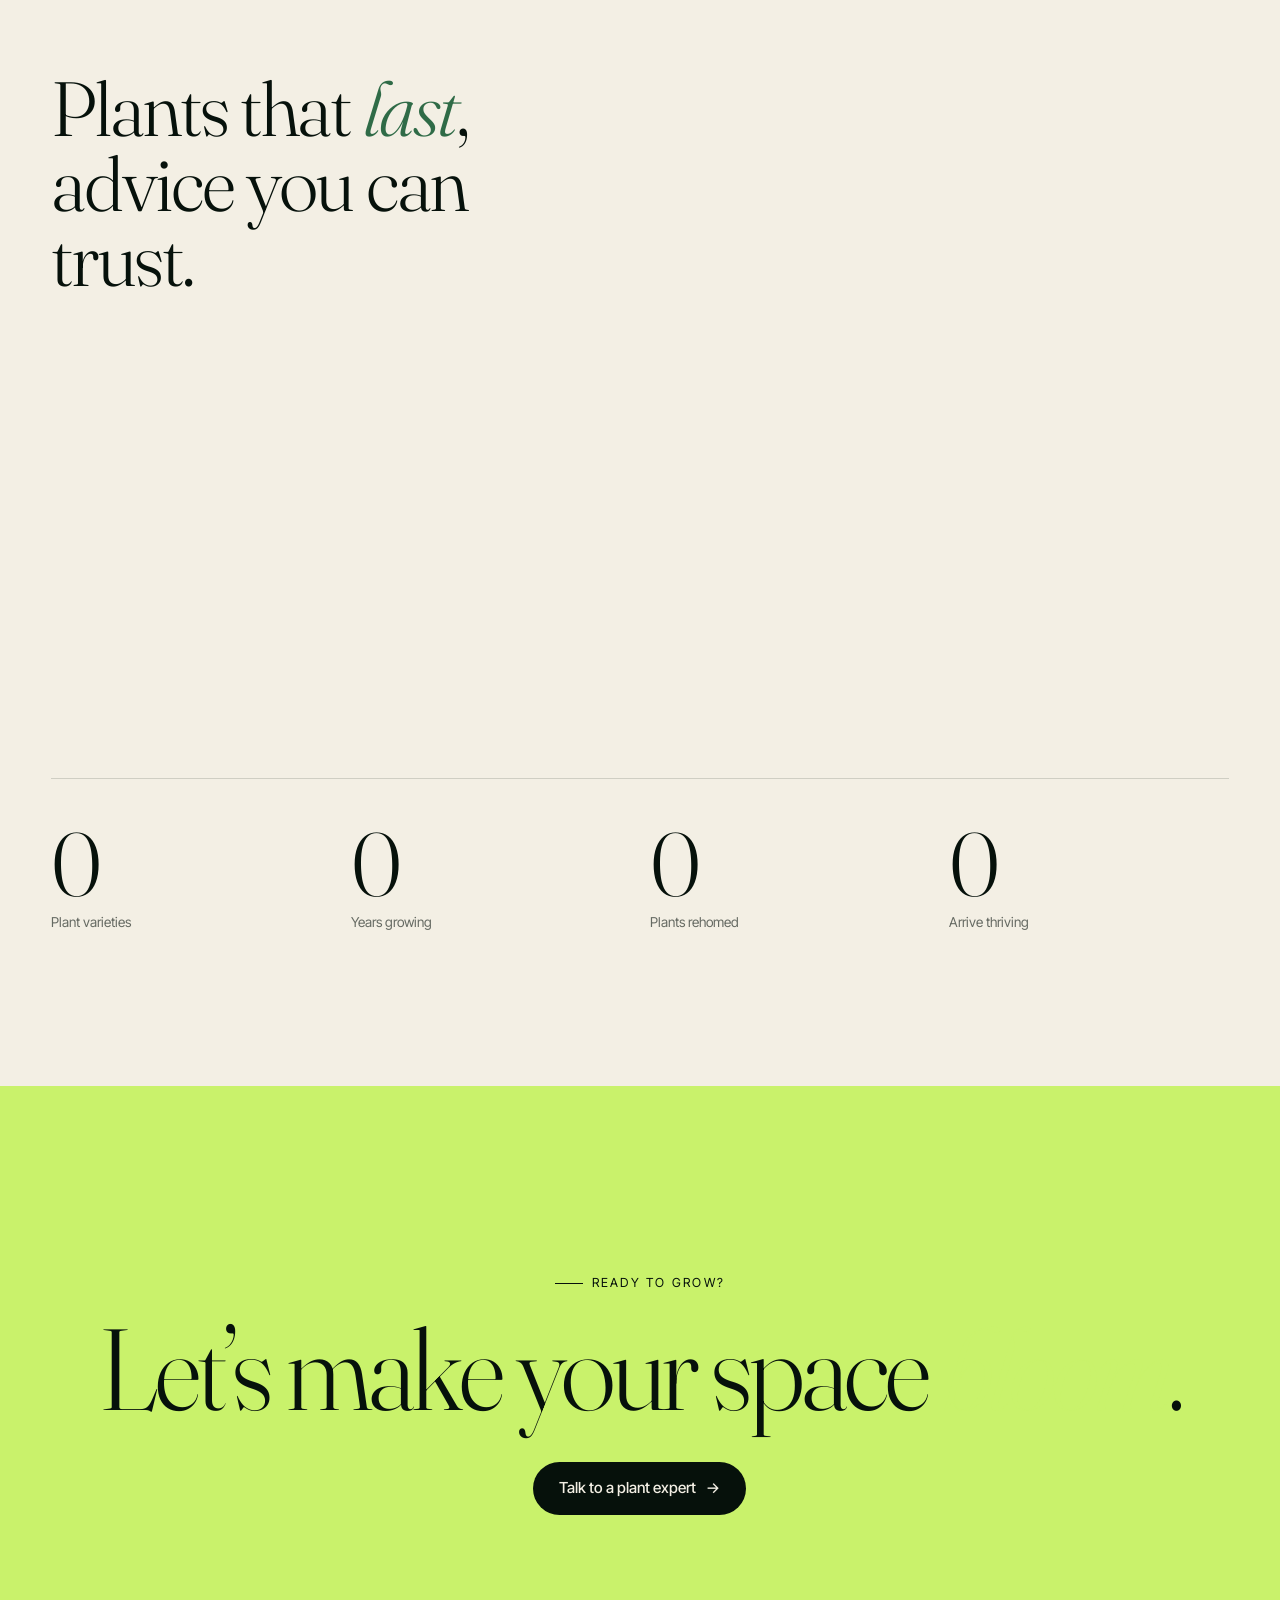
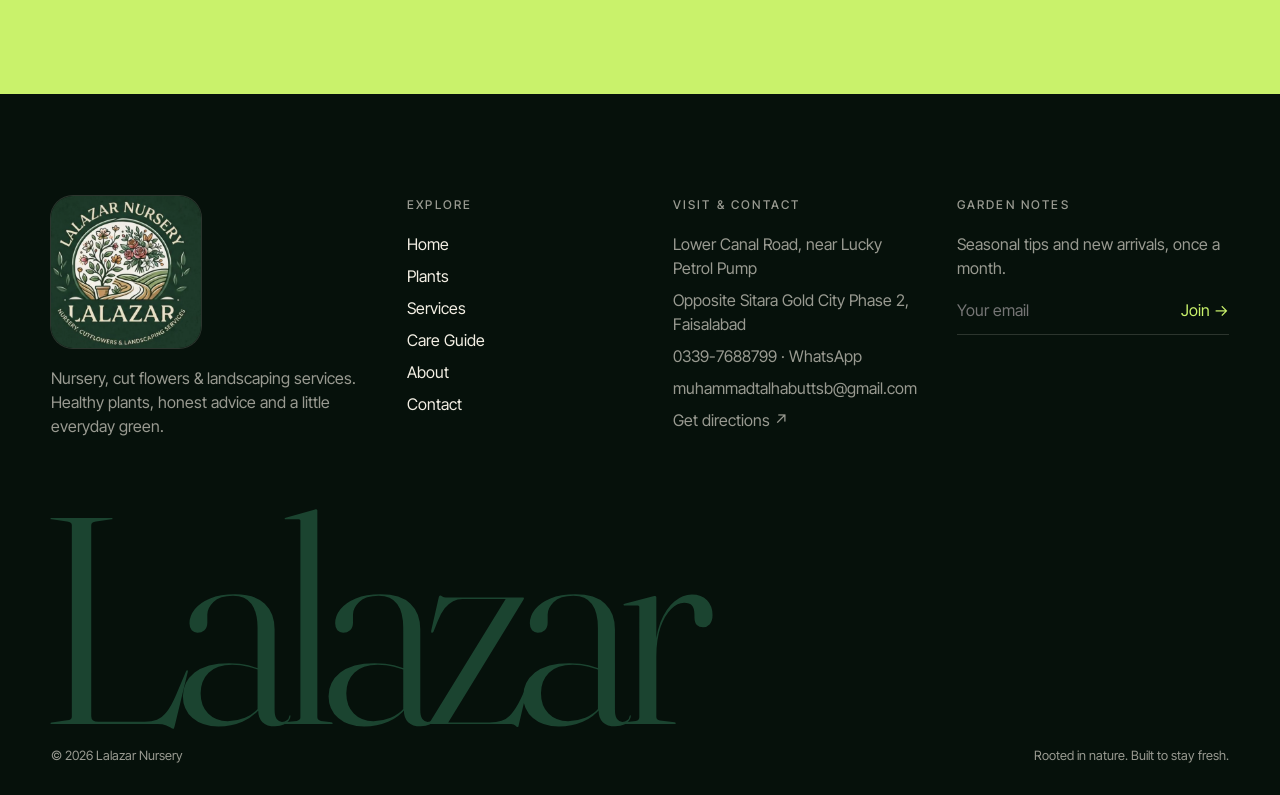
==== commit 1011d466: "Restore the Our philosophy section on the home page Co-Authored-By: Claude Sonnet 5.5 <noreply@anthr" ====
--- a/index.html
+++ b/index.html
@@ -10,7 +10,7 @@
 <link rel="preconnect" href="https://fonts.googleapis.com"><link rel="preconnect" href="https://fonts.gstatic.com" crossorigin>
 <link rel="preconnect" href="https://images.unsplash.com" crossorigin>
 <link href="https://fonts.googleapis.com/css2?family=Fraunces:ital,opsz,wght@0,9..144,300;0,9..144,400;1,9..144,300&family=Inter+Tight:wght@300;400;500;600&display=swap" rel="stylesheet">
-<link rel="stylesheet" href="css/style.css?v=22">
+<link rel="stylesheet" href="css/style.css?v=23">
 <script type="application/ld+json">{"@context":"https://schema.org","@type":"GardenStore","name":"Lalazar Nursery","description":"Nursery, cut flowers and landscaping services in Faisalabad.","telephone":"+92-339-7688799","email":"muhammadtalhabuttsb@gmail.com","founder":{"@type":"Person","name":"Muhammad Talha Butt"},"address":{"@type":"PostalAddress","streetAddress":"Lower Canal Road, near Lucky Petrol Pump, opposite Sitara Gold City Phase 2","addressLocality":"Faisalabad","addressCountry":"PK"}}</script>
 </head>
 <body>
@@ -51,6 +51,15 @@
       <span>Lalazar Nursery</span><span>Faisalabad</span><span>Grown with care</span><span>Lalazar Nursery</span><span>Faisalabad</span><span>Grown with care</span>
     </div></div>
   </div>
+
+  <!-- STATEMENT -->
+  <section class="light sec wavy">
+    <div class="wrap statement-wrap">
+      <span class="eyebrow" data-reveal>Our philosophy</span>
+      <p class="statement" data-scrub>We believe a home feels alive with greenery. So we grow strong, healthy plants, match them to your light and lifestyle, and stay with you as they thrive.</p>
+      <div data-reveal><a class="btn dark magnetic" href="about.html">Our story <span class="arr">&rarr;</span></a></div>
+    </div>
+  </section>
 
   <!-- FEATURED (horizontal scroll) -->
   <section class="hs">
@@ -144,9 +153,9 @@
 <script src="https://cdnjs.cloudflare.com/ajax/libs/gsap/3.12.5/gsap.min.js"></script>
 <script src="https://cdnjs.cloudflare.com/ajax/libs/gsap/3.12.5/ScrollTrigger.min.js"></script>
 <script src="https://cdn.jsdelivr.net/npm/lenis@1.1.13/dist/lenis.min.js"></script>
-<script src="js/data.js?v=22"></script>
-<script src="js/main.js?v=22"></script>
-<script src="js/home.js?v=22"></script>
-<script src="js/petals.js?v=22"></script>
+<script src="js/data.js?v=23"></script>
+<script src="js/main.js?v=23"></script>
+<script src="js/home.js?v=23"></script>
+<script src="js/petals.js?v=23"></script>
 </body>
 </html>
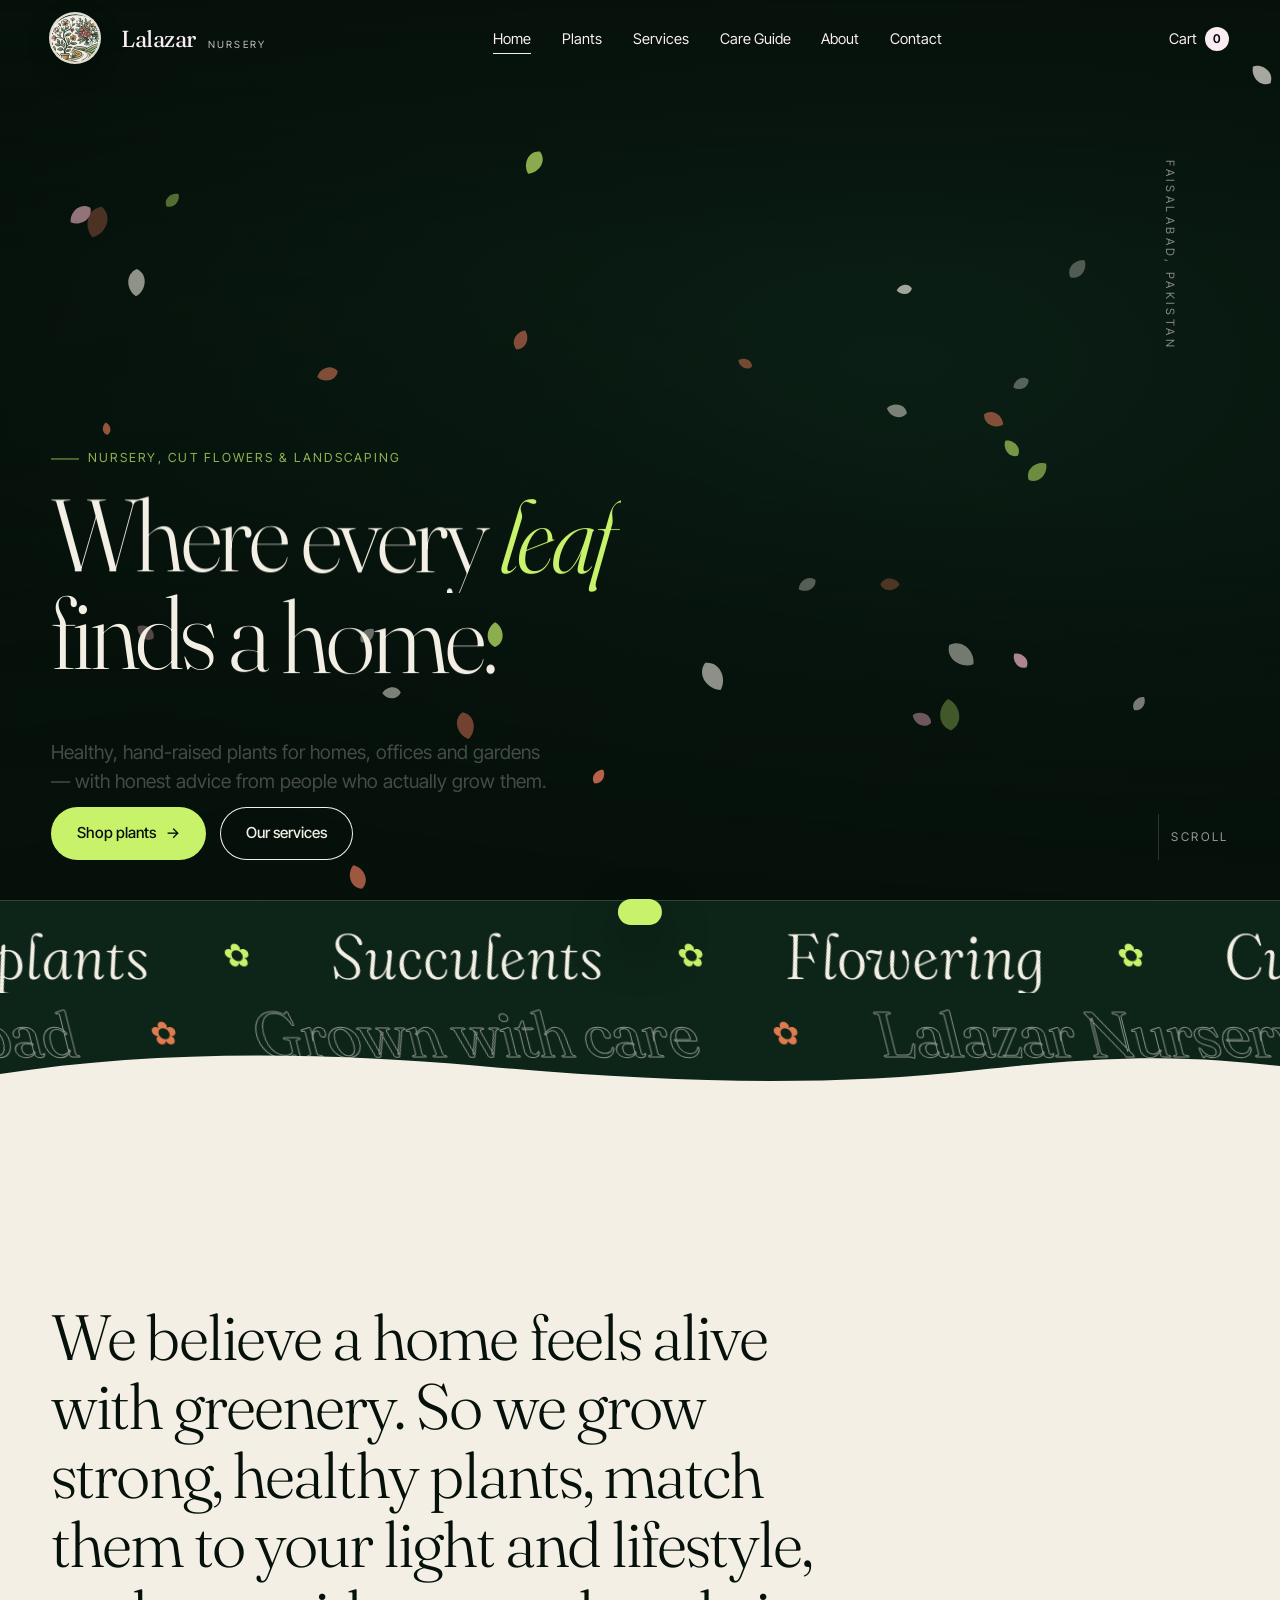
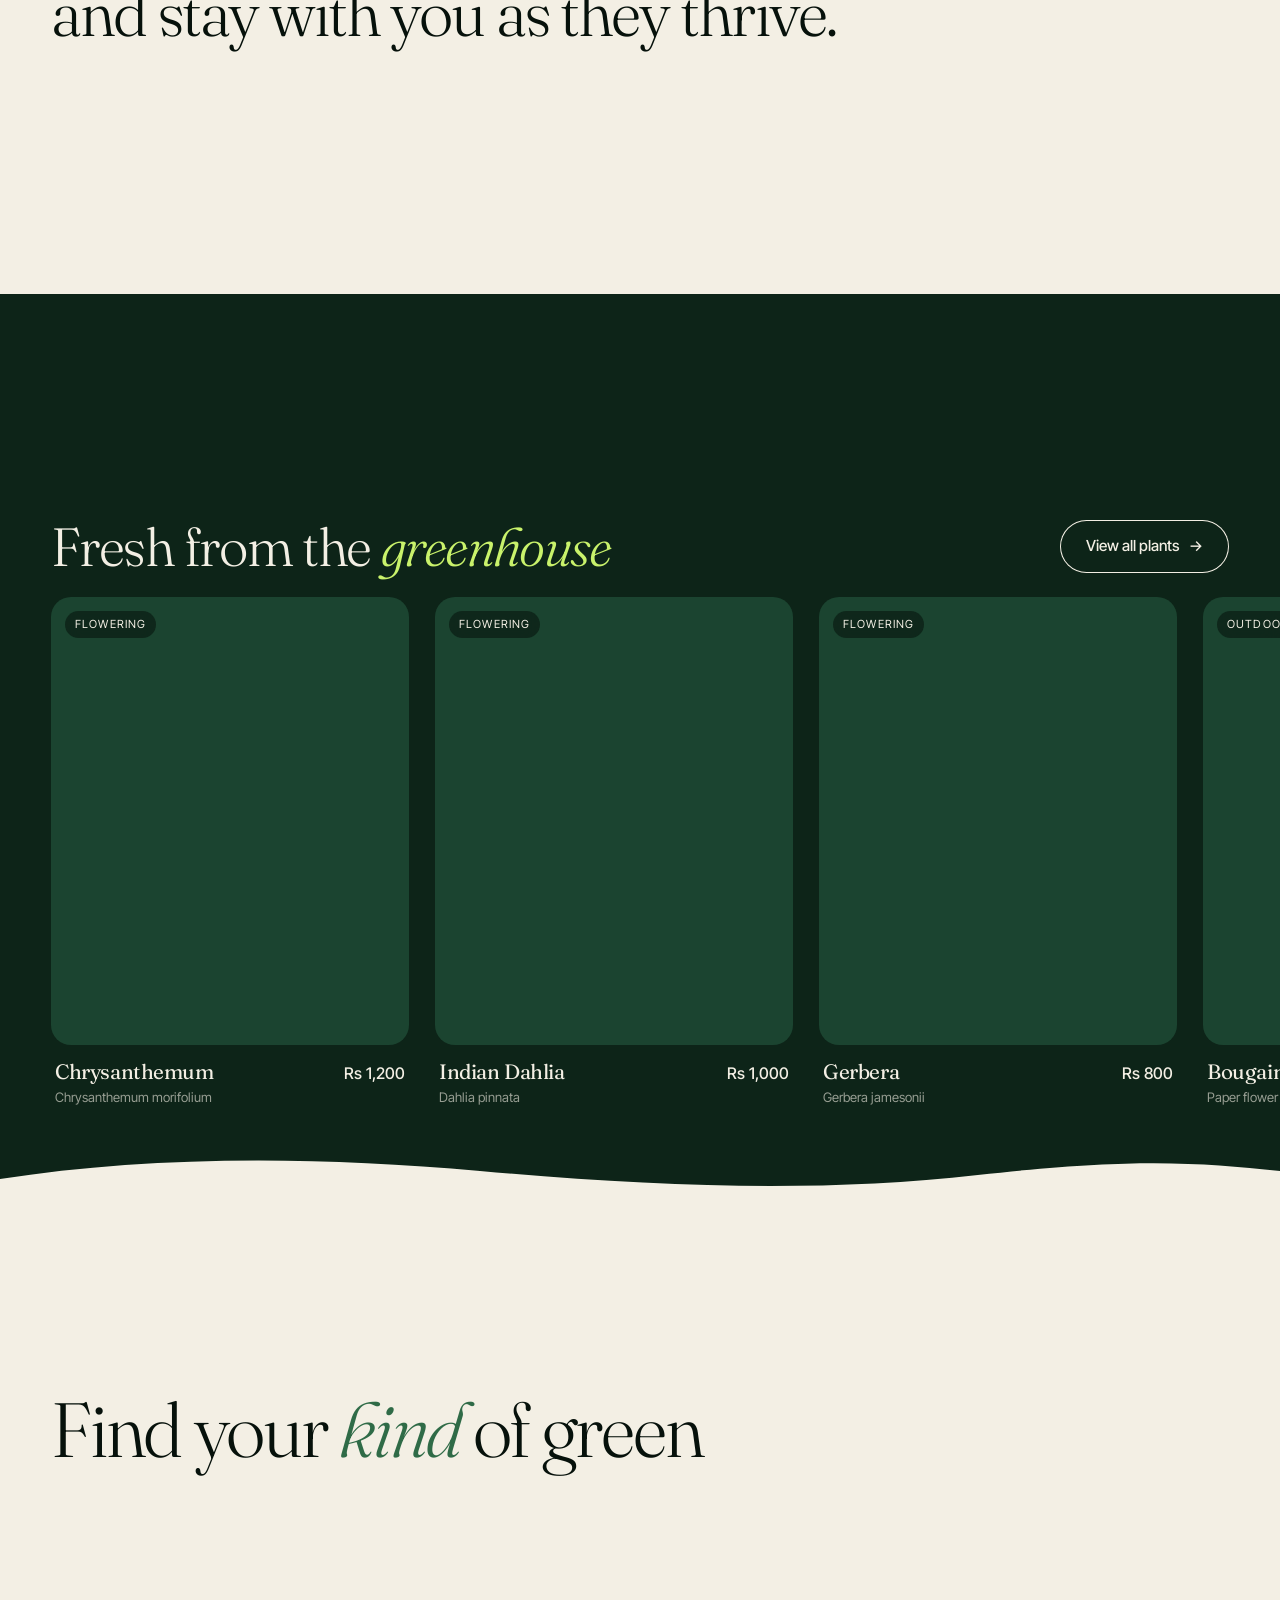
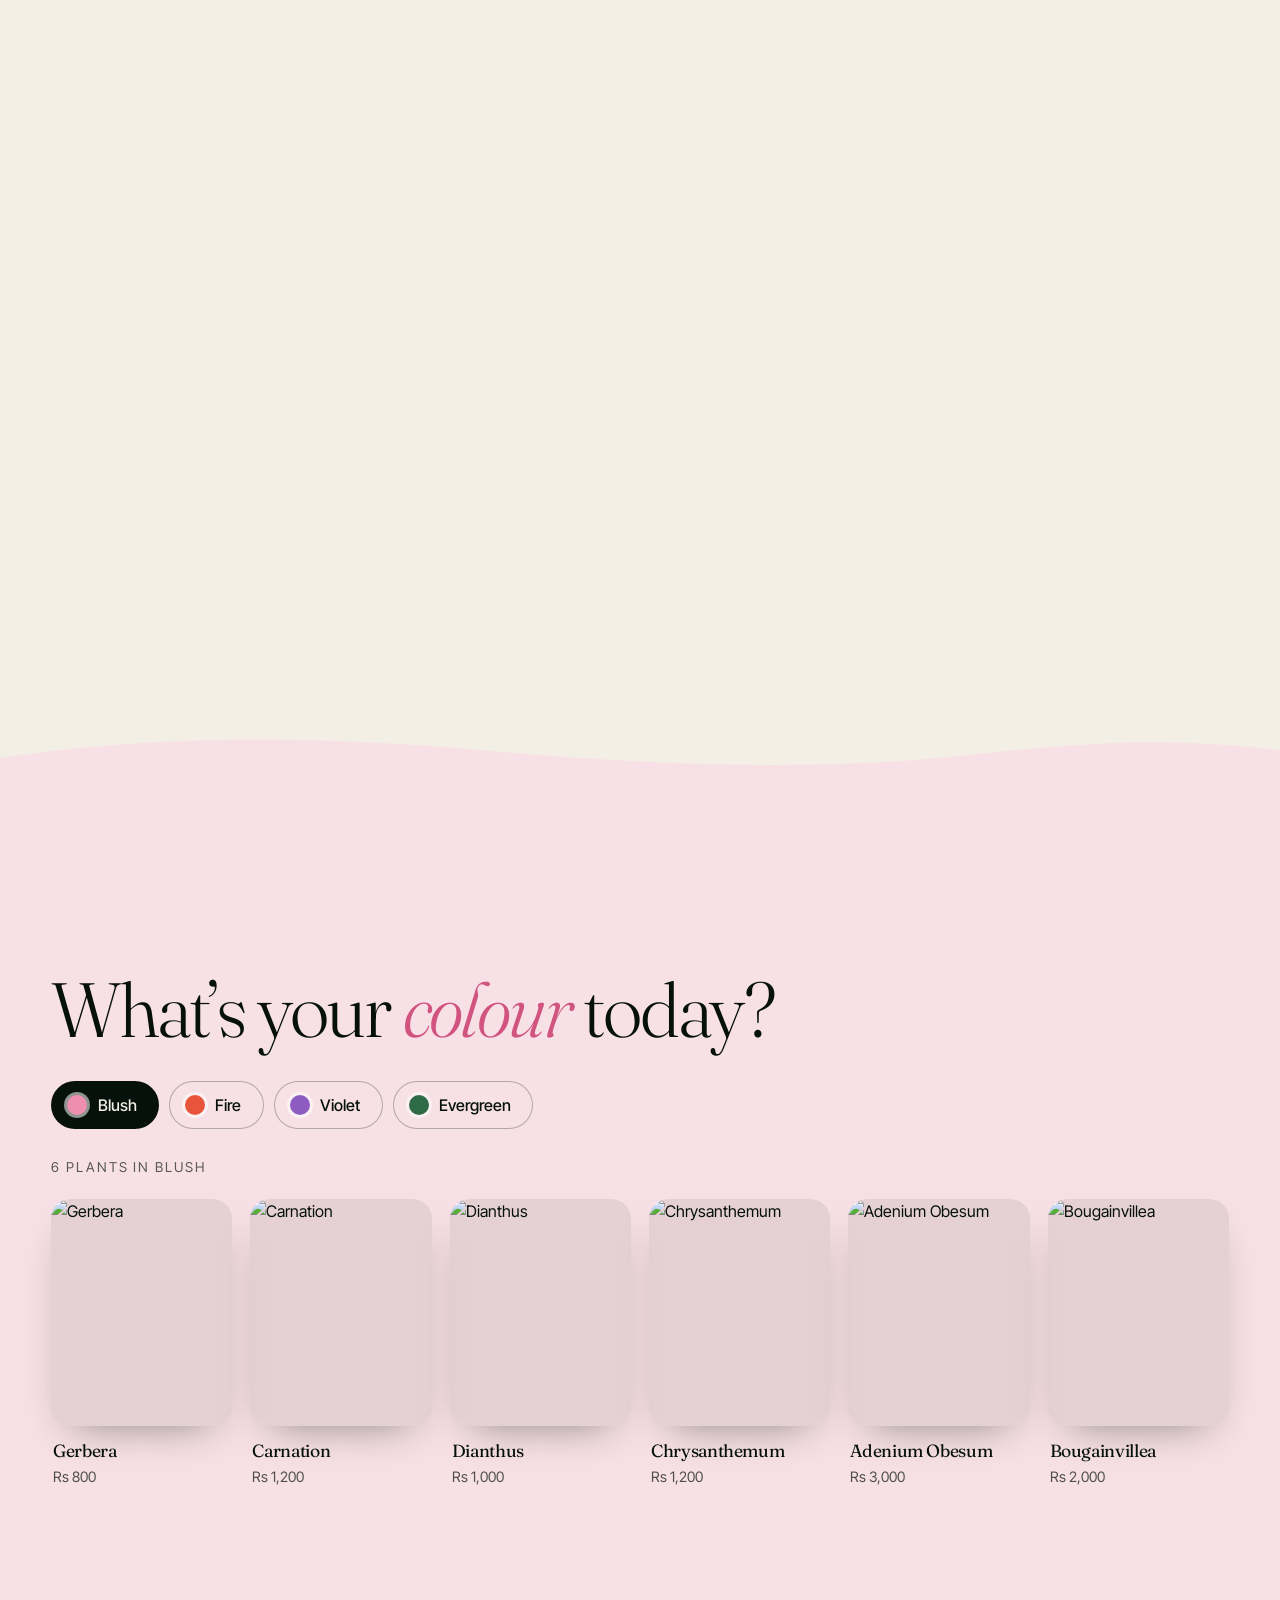
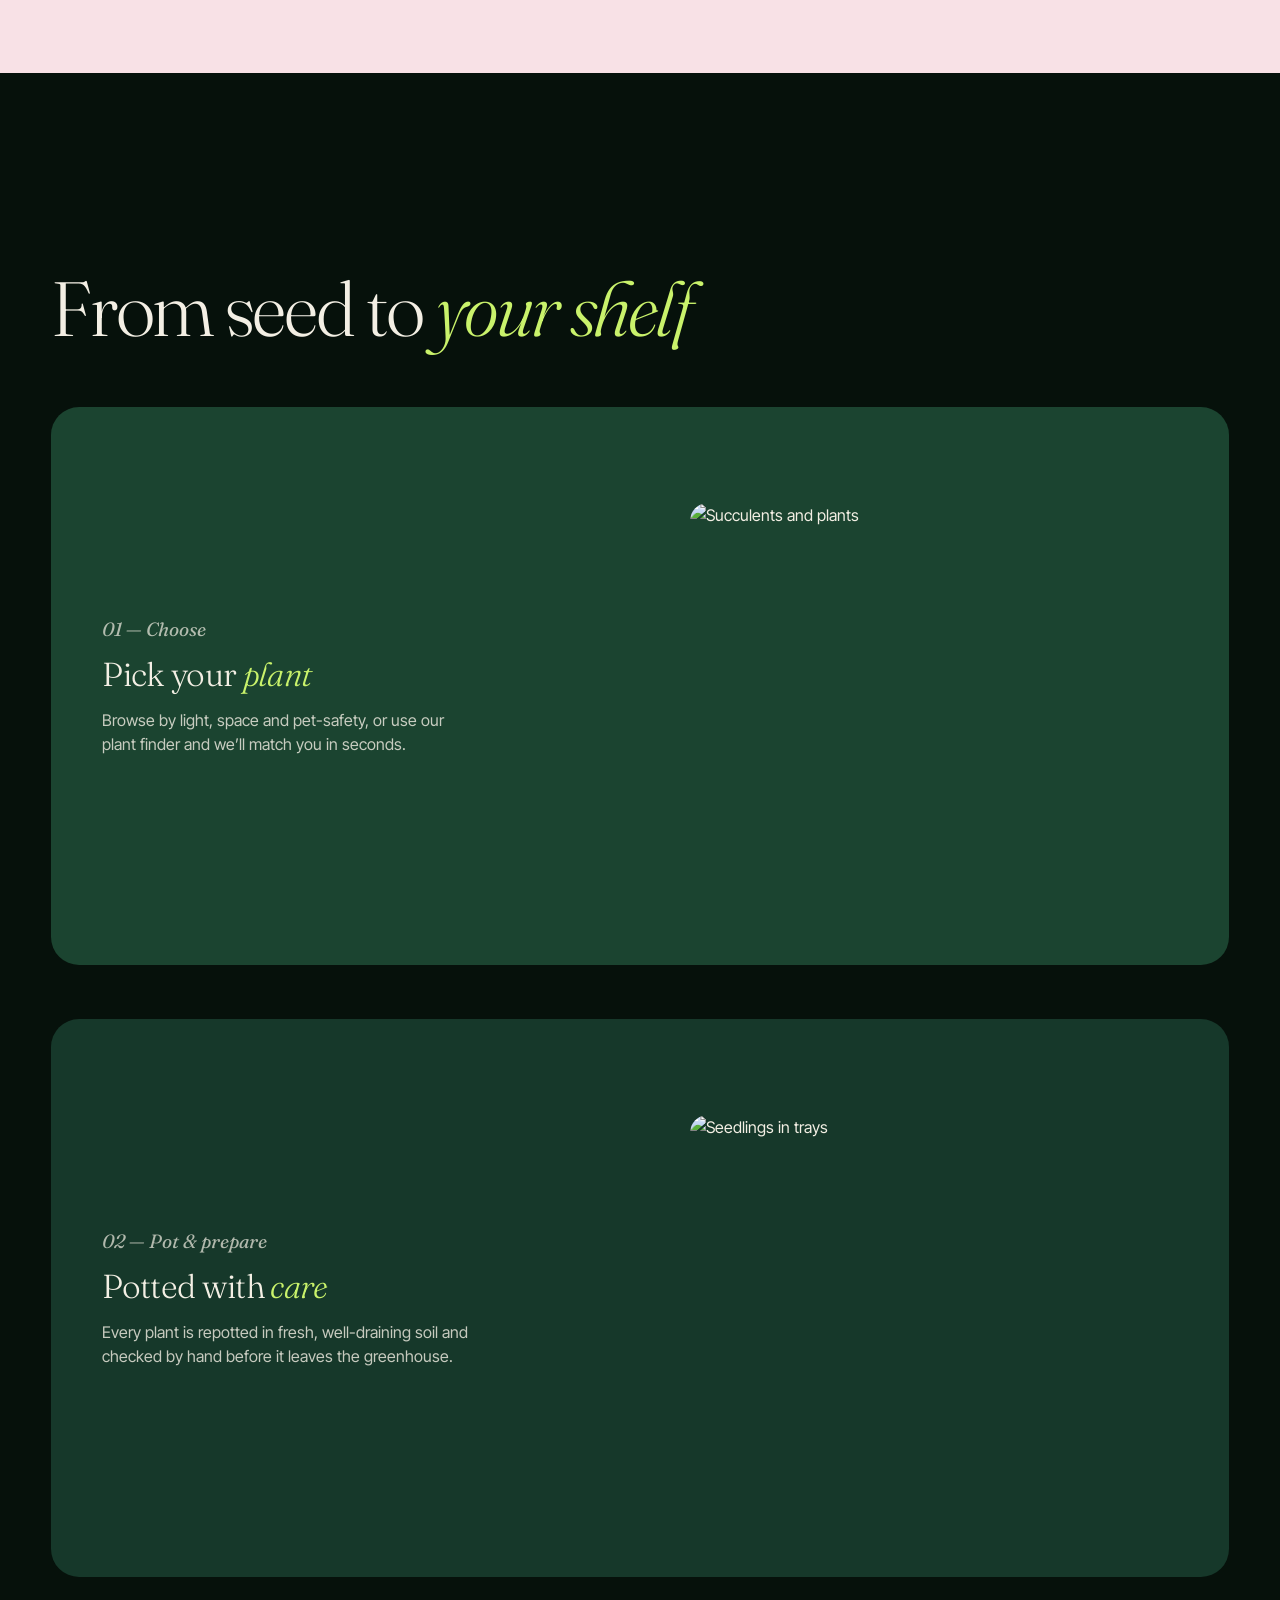
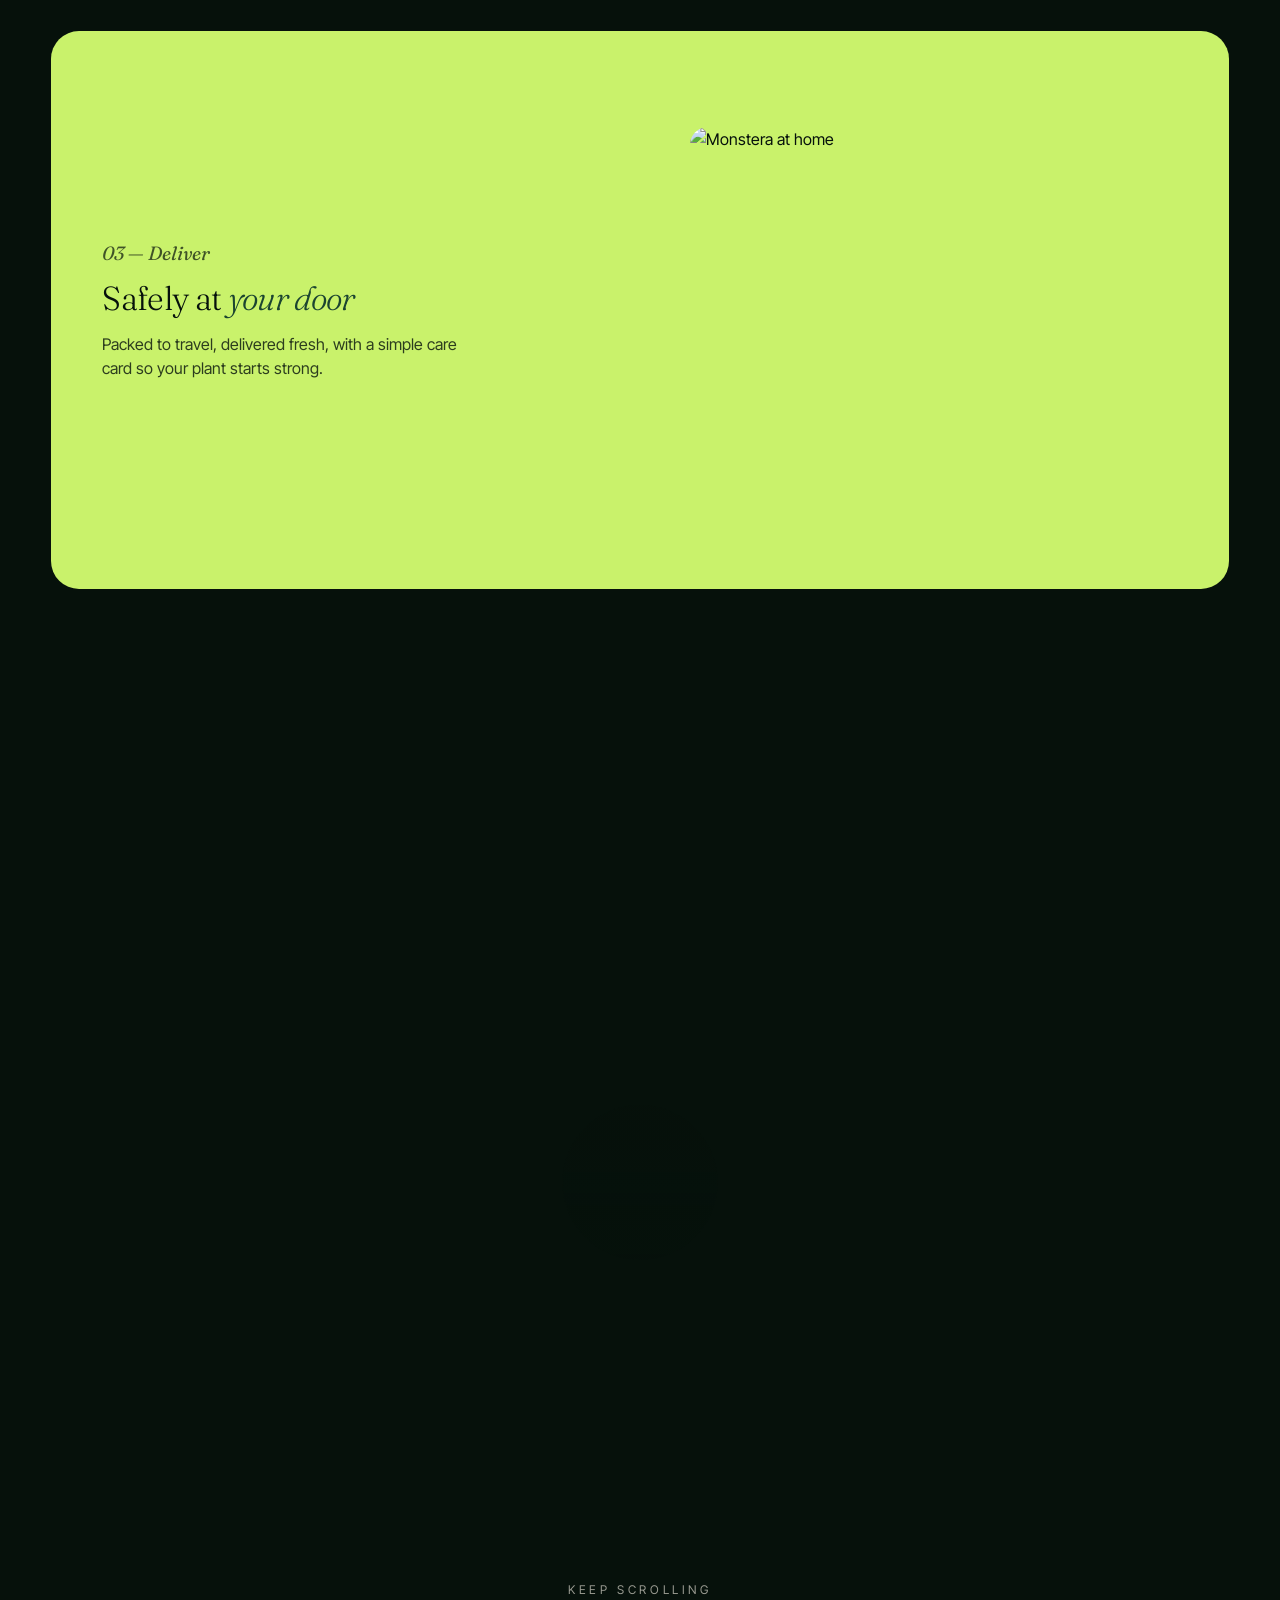
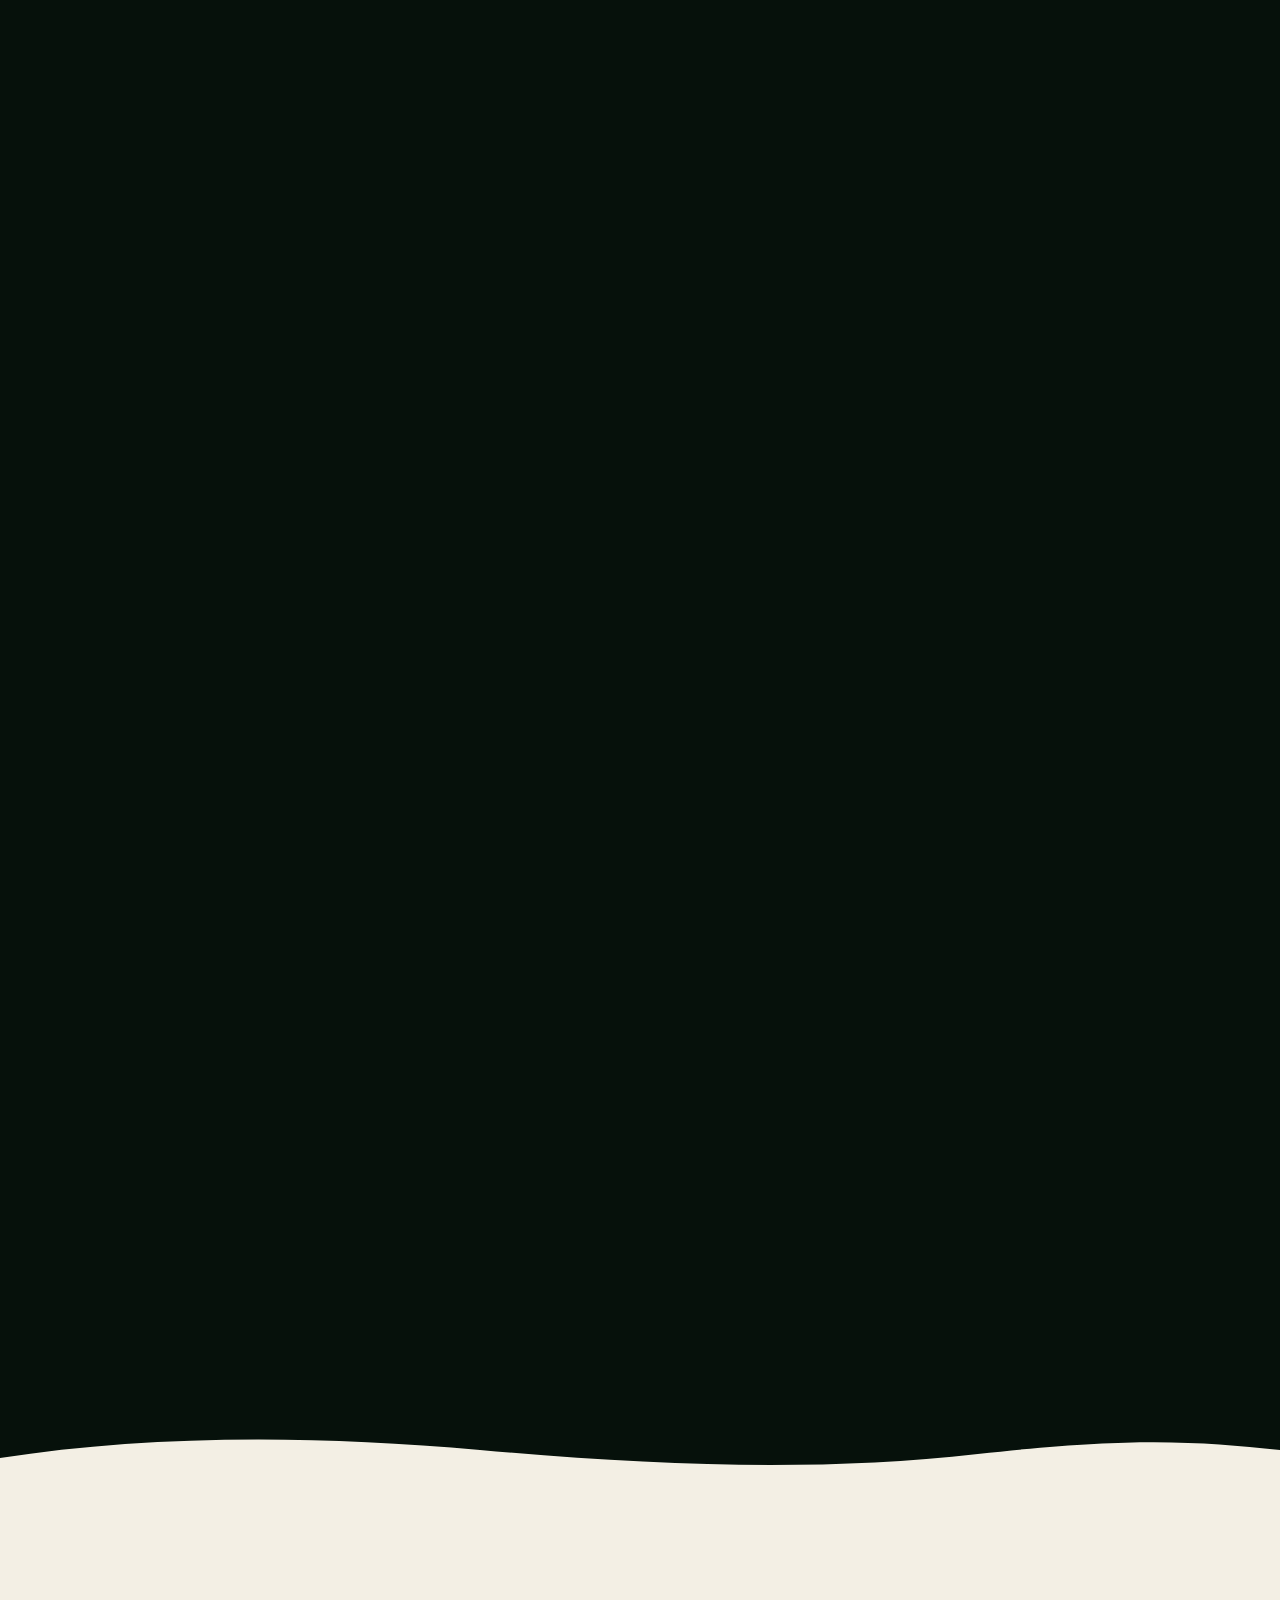
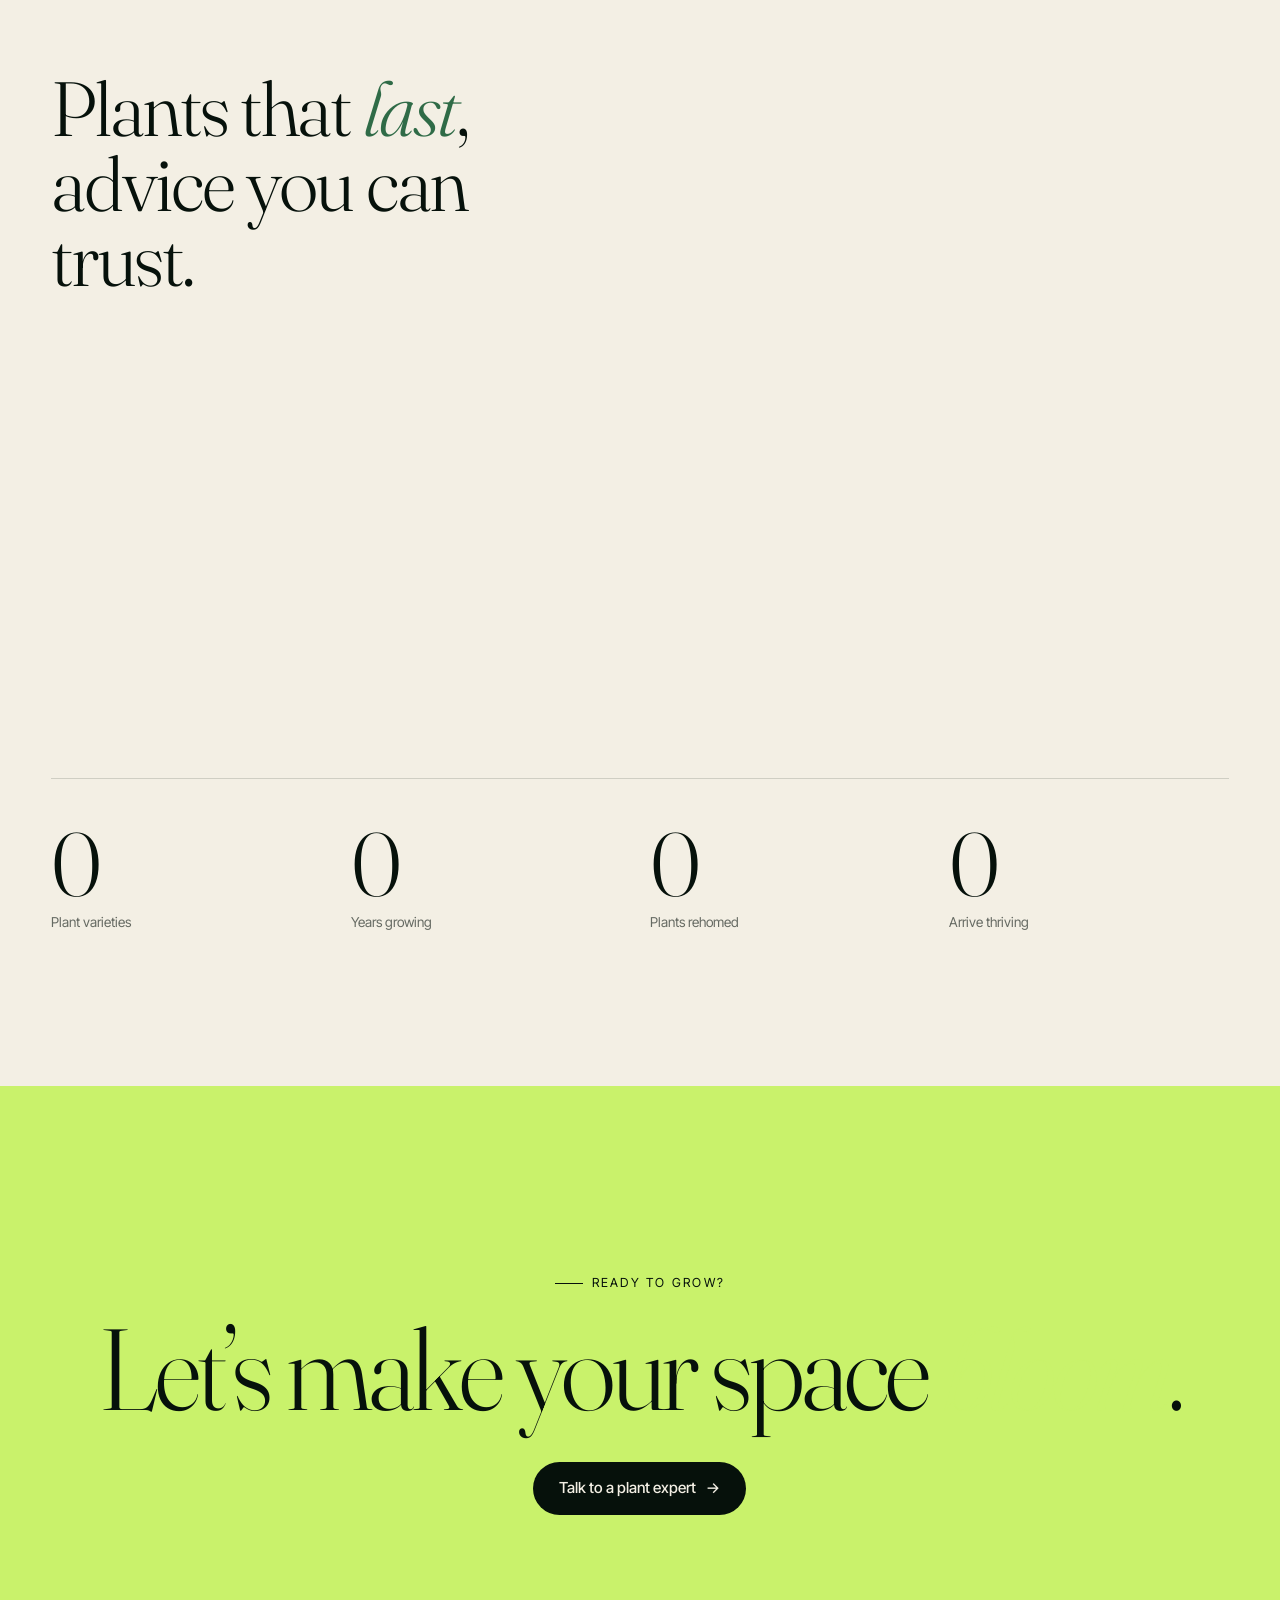
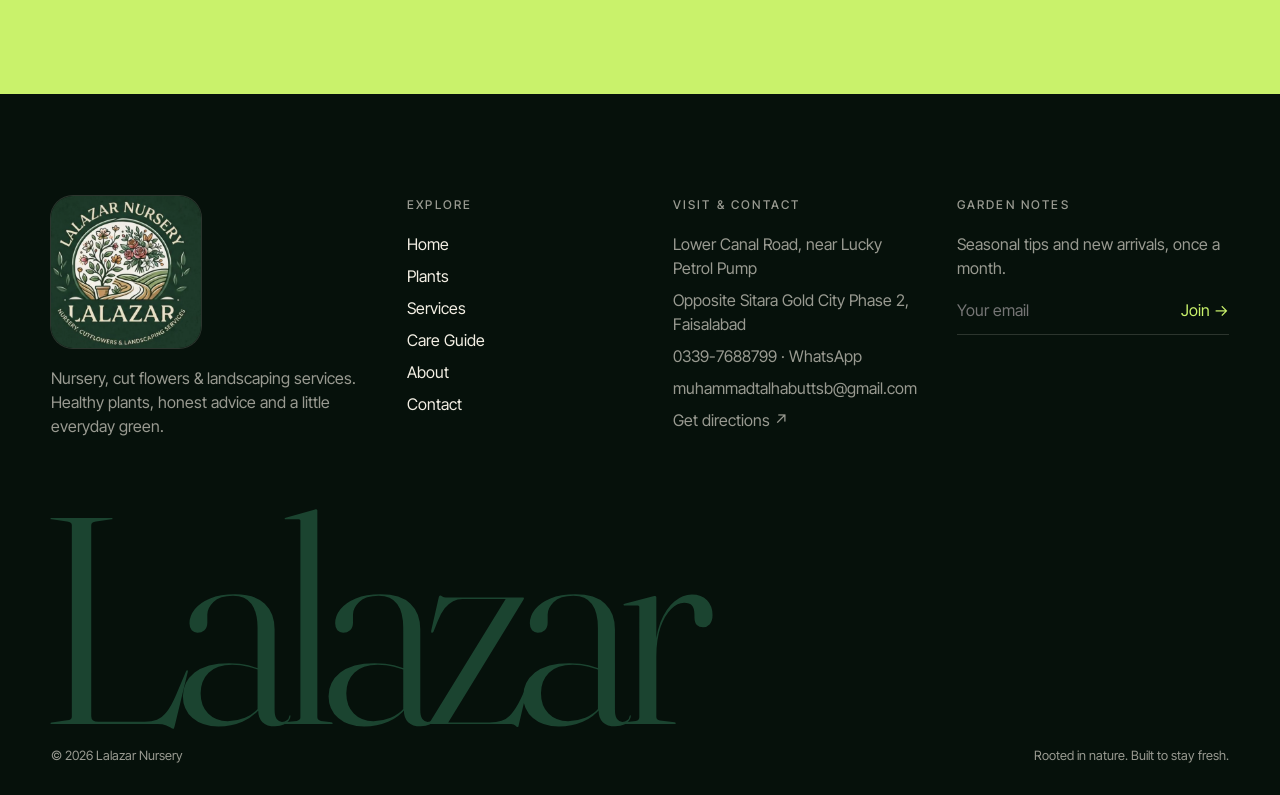
==== commit 83f7e196: "Redesign contact page - Quick-action cards (WhatsApp, call, email) with copy buttons - Floating-labe" ====
--- a/index.html
+++ b/index.html
@@ -10,7 +10,7 @@
 <link rel="preconnect" href="https://fonts.googleapis.com"><link rel="preconnect" href="https://fonts.gstatic.com" crossorigin>
 <link rel="preconnect" href="https://images.unsplash.com" crossorigin>
 <link href="https://fonts.googleapis.com/css2?family=Fraunces:ital,opsz,wght@0,9..144,300;0,9..144,400;1,9..144,300&family=Inter+Tight:wght@300;400;500;600&display=swap" rel="stylesheet">
-<link rel="stylesheet" href="css/style.css?v=23">
+<link rel="stylesheet" href="css/style.css?v=25">
 <script type="application/ld+json">{"@context":"https://schema.org","@type":"GardenStore","name":"Lalazar Nursery","description":"Nursery, cut flowers and landscaping services in Faisalabad.","telephone":"+92-339-7688799","email":"muhammadtalhabuttsb@gmail.com","founder":{"@type":"Person","name":"Muhammad Talha Butt"},"address":{"@type":"PostalAddress","streetAddress":"Lower Canal Road, near Lucky Petrol Pump, opposite Sitara Gold City Phase 2","addressLocality":"Faisalabad","addressCountry":"PK"}}</script>
 </head>
 <body>
@@ -153,9 +153,9 @@
 <script src="https://cdnjs.cloudflare.com/ajax/libs/gsap/3.12.5/gsap.min.js"></script>
 <script src="https://cdnjs.cloudflare.com/ajax/libs/gsap/3.12.5/ScrollTrigger.min.js"></script>
 <script src="https://cdn.jsdelivr.net/npm/lenis@1.1.13/dist/lenis.min.js"></script>
-<script src="js/data.js?v=23"></script>
-<script src="js/main.js?v=23"></script>
-<script src="js/home.js?v=23"></script>
-<script src="js/petals.js?v=23"></script>
+<script src="js/data.js?v=25"></script>
+<script src="js/main.js?v=25"></script>
+<script src="js/home.js?v=25"></script>
+<script src="js/petals.js?v=25"></script>
 </body>
 </html>
--- a/css/style.css
+++ b/css/style.css
@@ -531,3 +531,88 @@
 .card-chips span{font-size:.68rem;letter-spacing:.04em;padding:.4em .8em;border-radius:99px;background:rgba(6,17,11,.68);backdrop-filter:blur(8px);color:var(--cream);text-transform:capitalize}
 .card:hover .card-chips{transform:none}
 @media(hover:none){.card-chips{display:none}}
+
+/* ============ Contact page ============ */
+.chero{position:relative;isolation:isolate;padding-bottom:clamp(120px,14vw,190px)}
+.chero .blob{position:absolute;border-radius:50%;filter:blur(70px);z-index:-1;pointer-events:none;animation:blobf 14s ease-in-out infinite alternate}
+.chero .b1{width:440px;height:440px;background:#2f6b47;opacity:.55;top:-140px;right:-90px}
+.chero .b2{width:320px;height:320px;background:#c9f26b;opacity:.2;bottom:-150px;left:28%;animation-delay:-5s}
+.chero .b3{width:280px;height:280px;background:#e0709a;opacity:.22;top:18%;right:26%;animation-delay:-9s}
+@keyframes blobf{to{transform:translate3d(-60px,50px,0) scale(1.15)}}
+.csec{padding:0 0 clamp(70px,9vw,130px)}
+
+.qcards{display:grid;grid-template-columns:repeat(3,1fr);gap:clamp(14px,2vw,26px);margin-top:calc(-1 * clamp(80px,9vw,120px));position:relative;z-index:3}
+.qcard{position:relative;display:flex;flex-direction:column;gap:6px;background:#fff;border-radius:30px;padding:clamp(24px,3vw,36px);box-shadow:0 30px 60px -34px rgba(6,17,11,.45),0 0 0 1px rgba(6,17,11,.05);overflow:hidden;transition:box-shadow .5s var(--ease)}
+.qcard::after{content:"";position:absolute;inset:0;background:radial-gradient(circle at var(--mx,50%) var(--my,0%),rgba(201,242,107,.28),transparent 55%);opacity:0;transition:opacity .4s;pointer-events:none}
+.qcard:hover::after{opacity:1}
+.qcard:hover{box-shadow:0 40px 70px -32px rgba(6,17,11,.55),0 0 0 1px rgba(6,17,11,.06)}
+.qicon{width:58px;height:58px;border-radius:18px;display:grid;place-items:center;margin-bottom:14px;transition:transform .6s var(--ease)}
+.qcard:hover .qicon{transform:rotate(-8deg) scale(1.08)}
+.qicon svg{width:28px;height:28px;fill:none;stroke:var(--ink);stroke-width:1.7;stroke-linecap:round;stroke-linejoin:round}
+.qicon.wa{background:#c9f5d8}.qicon.call{background:#dfeedc}.qicon.mail{background:#fbe6d6}
+.qcard h3{font-family:var(--serif);font-weight:400;font-size:1.5rem;letter-spacing:-.02em}
+.qval{font-family:var(--serif);font-size:1.35rem;letter-spacing:-.01em}
+.qmail{font-size:1.02rem;word-break:break-all}
+.qnote{font-size:.92rem;opacity:.62;margin-bottom:14px}
+.qact{display:flex;gap:10px;flex-wrap:wrap;align-items:center;margin-top:auto}
+.copy{padding:.7em 1.2em;border-radius:99px;box-shadow:inset 0 0 0 1px rgba(6,17,11,.25);font-size:.9rem;transition:background .3s,color .3s}
+.copy:hover{background:rgba(6,17,11,.07)}
+.copy.done{background:var(--ink);color:var(--cream);box-shadow:none}
+
+.cgrid{display:grid;grid-template-columns:1.25fr .9fr;gap:clamp(16px,2.4vw,30px);margin-top:clamp(28px,3.4vw,44px);align-items:stretch}
+.cform{display:grid;gap:22px;align-content:start;background:#fff;border-radius:34px;padding:clamp(26px,4vw,52px);box-shadow:0 30px 60px -38px rgba(6,17,11,.4),0 0 0 1px rgba(6,17,11,.05)}
+.cform-sub{opacity:.62;margin-top:-10px;max-width:46ch}
+.cform .row2{gap:16px}
+.ff{position:relative}
+.ff input,.ff textarea{width:100%;padding:24px 18px 9px;border:1.5px solid rgba(6,17,11,.16);border-radius:16px;background:#fbfaf6;font:inherit;font-size:1.02rem;color:var(--ink);outline:none;transition:border-color .3s,box-shadow .3s,background .3s}
+.ff textarea{min-height:150px;resize:vertical;padding-top:30px;display:block}
+.ff label{position:absolute;left:19px;top:17px;font-size:1rem;color:rgba(6,17,11,.52);pointer-events:none;transform-origin:left top;transition:transform .35s var(--ease),color .3s}
+.ff input:focus,.ff textarea:focus{border-color:var(--leaf);background:#fff;box-shadow:0 0 0 4px rgba(47,107,71,.14)}
+.ff input:focus+label,.ff input:not(:placeholder-shown)+label,.ff textarea:focus+label,.ff textarea:not(:placeholder-shown)+label{transform:translateY(-10px) scale(.76);color:var(--leaf)}
+.ff.bad input,.ff.bad textarea{border-color:#c4492a;box-shadow:0 0 0 4px rgba(196,73,42,.12)}
+.ff .err{display:block;min-height:0;margin:6px 4px 0;color:#c4492a;font-size:.82rem}
+.cnt{display:block;text-align:right;margin-top:6px;font-size:.74rem;opacity:.5}
+.topics{border:0;padding:0;margin:0;display:flex;flex-wrap:wrap;gap:8px}
+.topics legend{float:none;width:100%;margin:0 0 10px;padding:0;font-size:.75rem;letter-spacing:.16em;text-transform:uppercase;opacity:.6}
+.topics label{position:relative;cursor:pointer}
+.topics input{position:absolute;opacity:0;inset:0;width:100%;height:100%;margin:0;cursor:pointer}
+.topics span{display:block;padding:.62em 1.15em;border-radius:99px;box-shadow:inset 0 0 0 1px rgba(6,17,11,.22);font-size:.9rem;transition:background .3s,color .3s,transform .4s var(--ease),box-shadow .3s}
+.topics label:hover span{transform:translateY(-2px);background:rgba(6,17,11,.05)}
+.topics input:checked+span{background:var(--ink);color:var(--cream);box-shadow:none}
+.topics input:focus-visible+span{outline:2px solid var(--leaf);outline-offset:3px}
+.cform .submit{justify-self:start;padding:1.1em 1.9em}
+.cform .sendbox{margin-top:4px}
+
+.visit{position:relative;overflow:hidden;display:flex;flex-direction:column;background:linear-gradient(165deg,#1b4a33 0%,#0c2418 70%);color:var(--cream);border-radius:34px;padding:clamp(26px,4vw,48px)}
+.vleaf{position:absolute;right:-70px;bottom:-70px;width:300px;height:300px;border-radius:0 100% 0 100%;background:radial-gradient(circle at 30% 30%,rgba(201,242,107,.22),rgba(201,242,107,0) 70%);transform:rotate(-12deg);pointer-events:none;animation:blobf 12s ease-in-out infinite alternate}
+.vlogo{width:84px;height:84px;border-radius:50%;margin-bottom:22px;box-shadow:0 0 0 3px rgba(243,239,228,.9),0 16px 36px rgba(0,0,0,.35)}
+.vlist{list-style:none;display:grid;gap:20px;margin-bottom:30px;position:relative}
+.vlist li{display:flex;gap:14px;align-items:flex-start;line-height:1.6;font-size:.96rem;opacity:.92}
+.vlist b{font-weight:500}
+.vi{flex:none;width:42px;height:42px;border-radius:50%;background:rgba(201,242,107,.14);color:var(--lime);display:grid;place-items:center}
+.vi svg{width:20px;height:20px;fill:none;stroke:currentColor;stroke-width:1.8;stroke-linecap:round;stroke-linejoin:round}
+.visit .btn{align-self:flex-start;margin-top:auto;position:relative}
+
+.mapcard{position:relative;margin-top:clamp(16px,2.4vw,30px);border-radius:34px;overflow:hidden;aspect-ratio:21/8;min-height:340px;background:var(--moss);box-shadow:0 30px 60px -38px rgba(6,17,11,.5),0 0 0 1px rgba(6,17,11,.05)}
+.mapcard iframe{position:absolute;inset:0;width:100%;height:100%;border:0;filter:saturate(.9) contrast(1.03)}
+.maplabel{position:absolute;left:clamp(14px,2vw,26px);bottom:clamp(14px,2vw,26px);display:flex;align-items:center;gap:14px;flex-wrap:wrap;background:rgba(243,239,228,.94);backdrop-filter:blur(10px);color:var(--ink);padding:14px 14px 14px 20px;border-radius:22px;box-shadow:0 20px 40px -18px rgba(0,0,0,.45);max-width:calc(100% - 28px)}
+.maplabel small{opacity:.65}
+.maplabel .btn{padding:.8em 1.3em;font-size:.88rem}
+.pin{position:relative;width:14px;height:14px;border-radius:50%;background:var(--leaf);flex:none}
+.pin::after{content:"";position:absolute;inset:-6px;border-radius:50%;border:2px solid var(--leaf);animation:pinpulse 2s ease-out infinite}
+@keyframes pinpulse{from{transform:scale(.6);opacity:.9}to{transform:scale(1.8);opacity:0}}
+
+@media(max-width:900px){
+  .qcards{grid-template-columns:1fr}
+  .cgrid{grid-template-columns:1fr}
+  .mapcard{aspect-ratio:auto;height:420px}
+}
+@media(max-width:600px){
+  .chero .blob{opacity:.35}
+  .cform .row2{grid-template-columns:1fr}
+  .cform .submit{justify-self:stretch;justify-content:center}
+  .maplabel{right:14px}
+  .maplabel .btn{width:100%;justify-content:center}
+}
+@media(prefers-reduced-motion:reduce){.chero .blob,.vleaf,.pin::after{animation:none}}
+.cform .h3 em{color:var(--leaf)}
